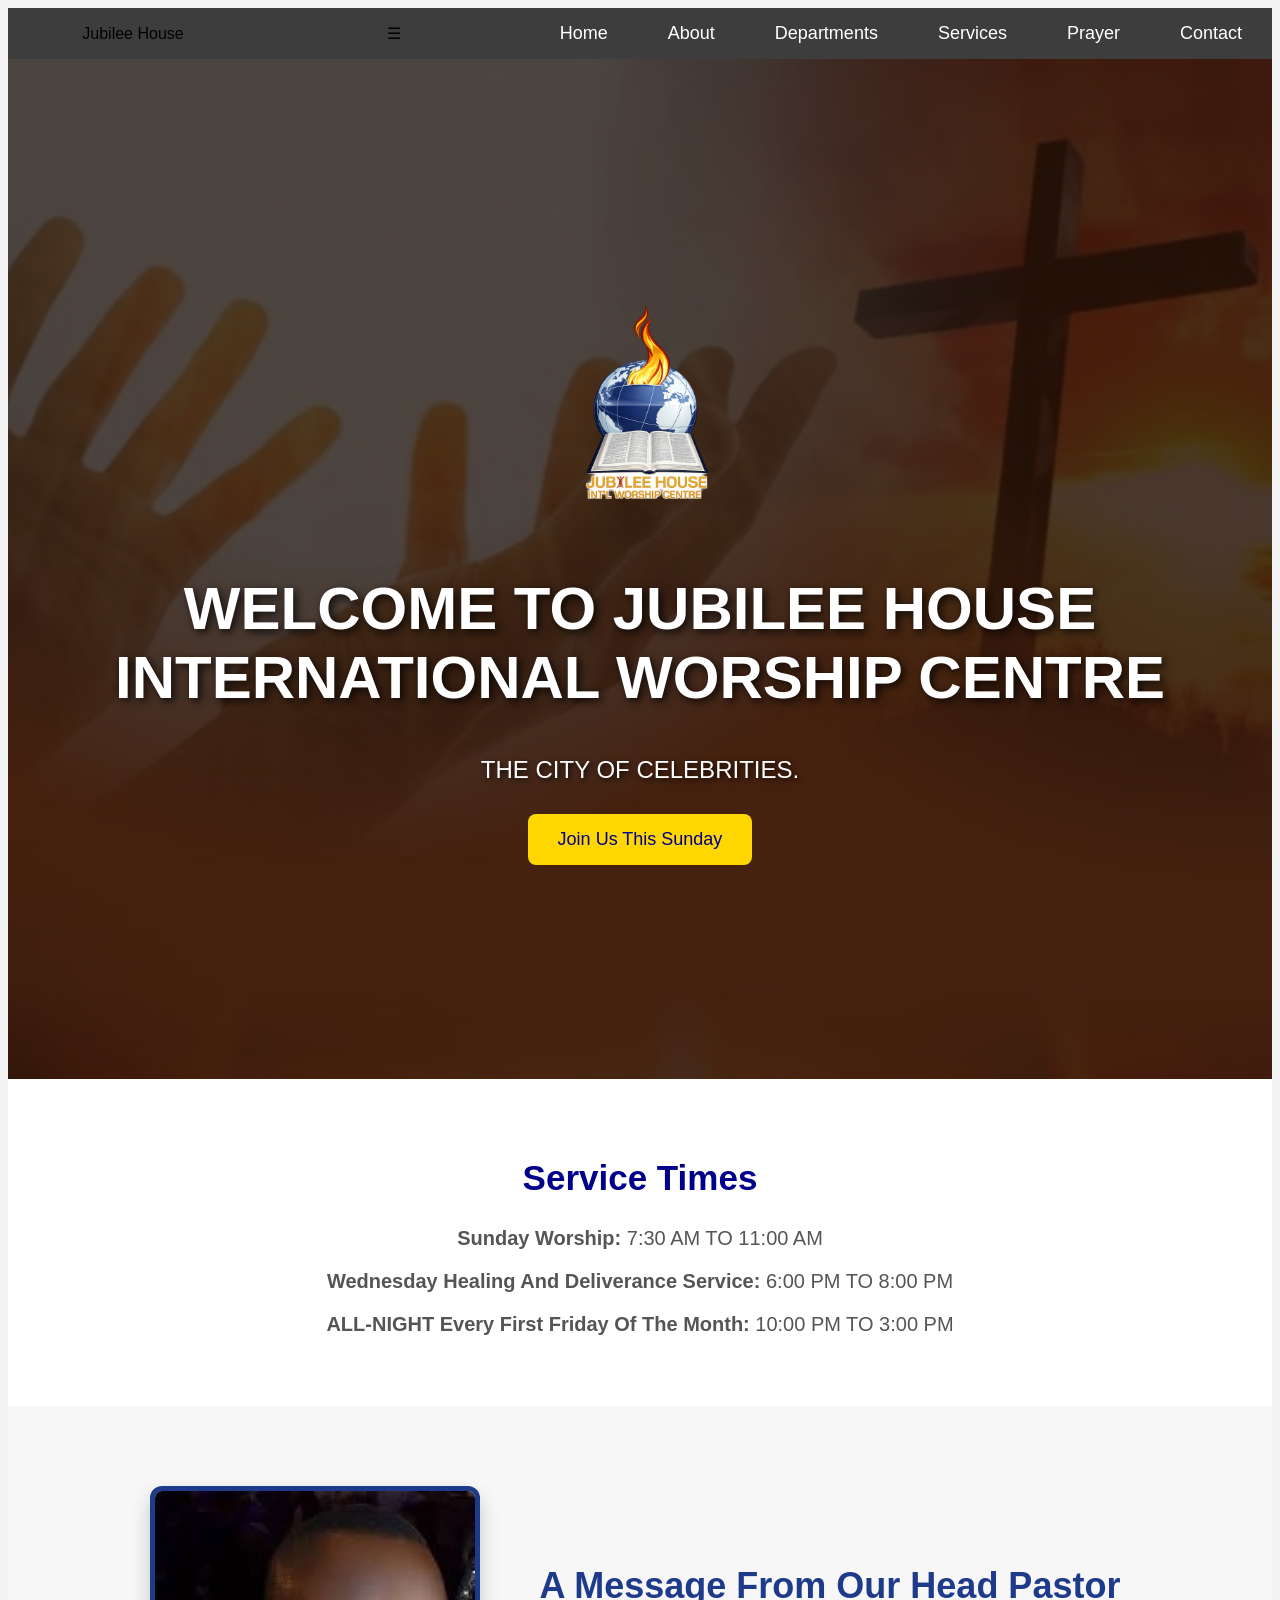
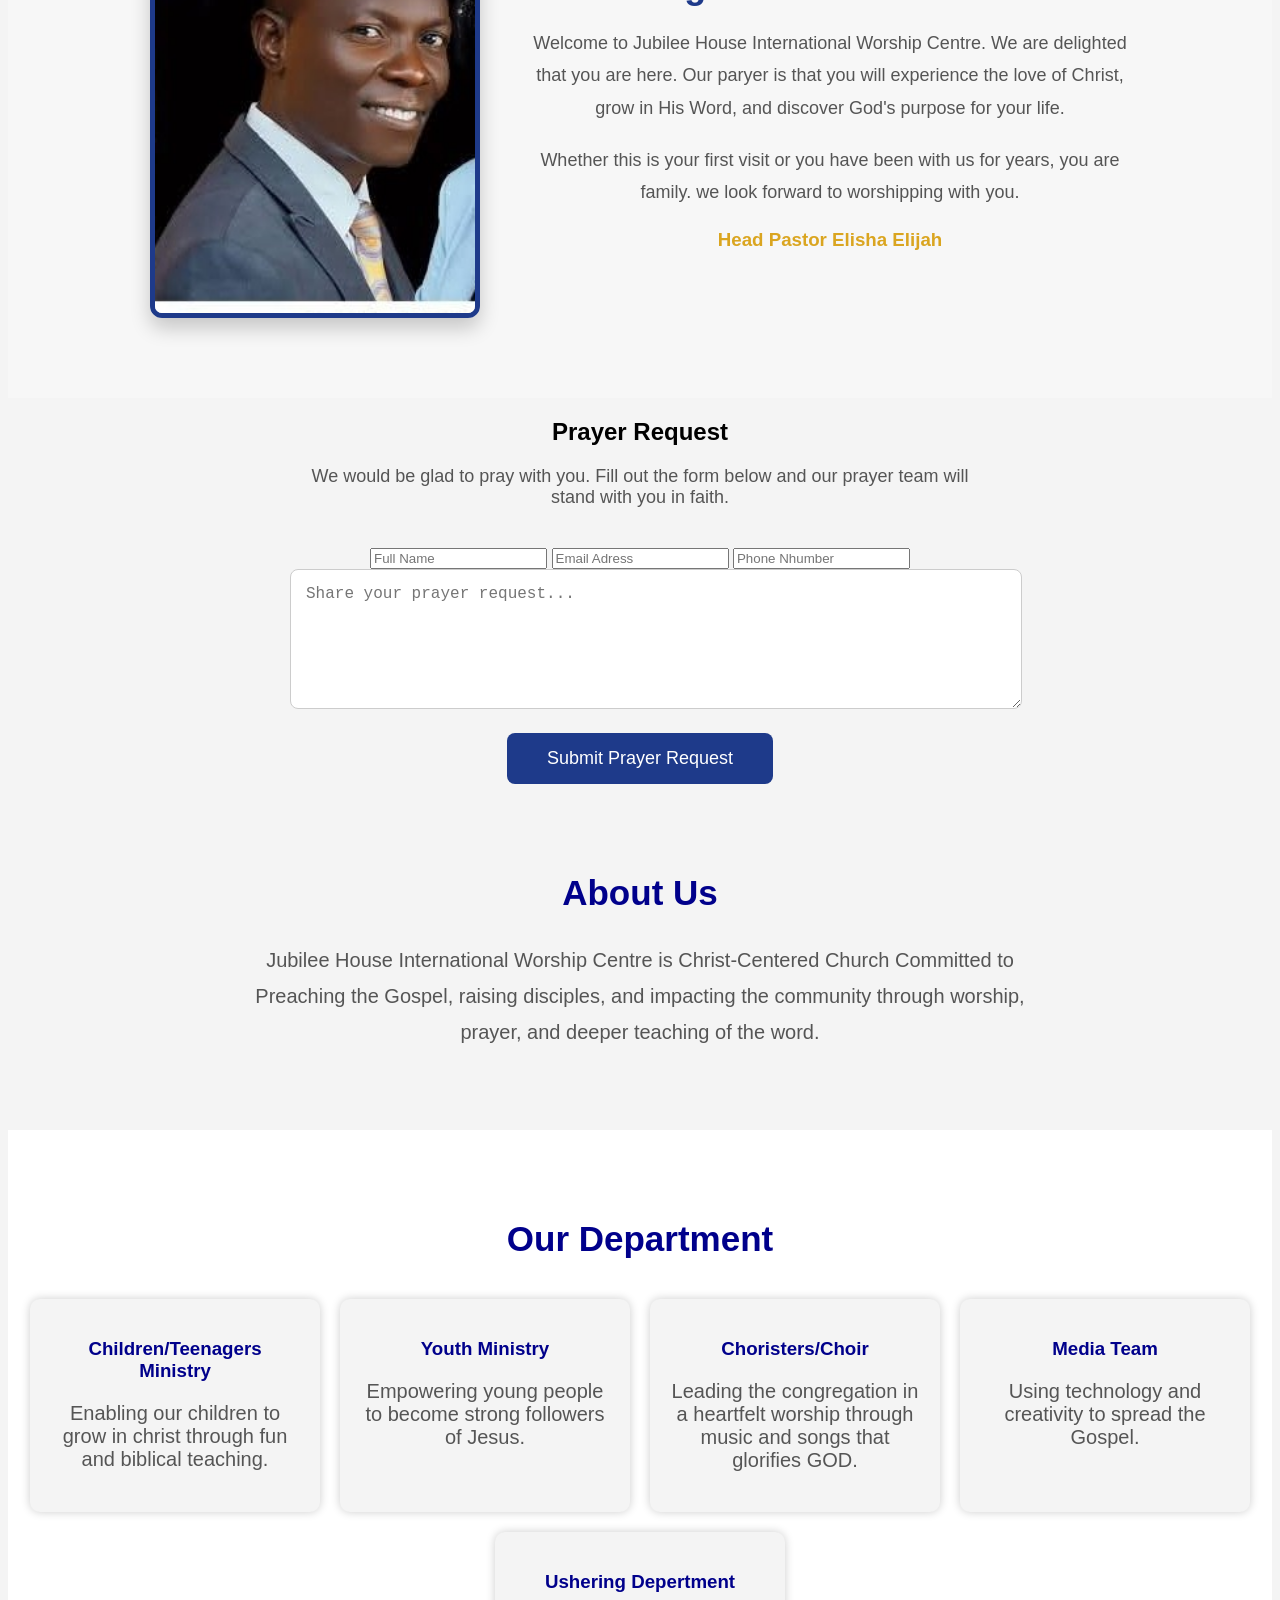
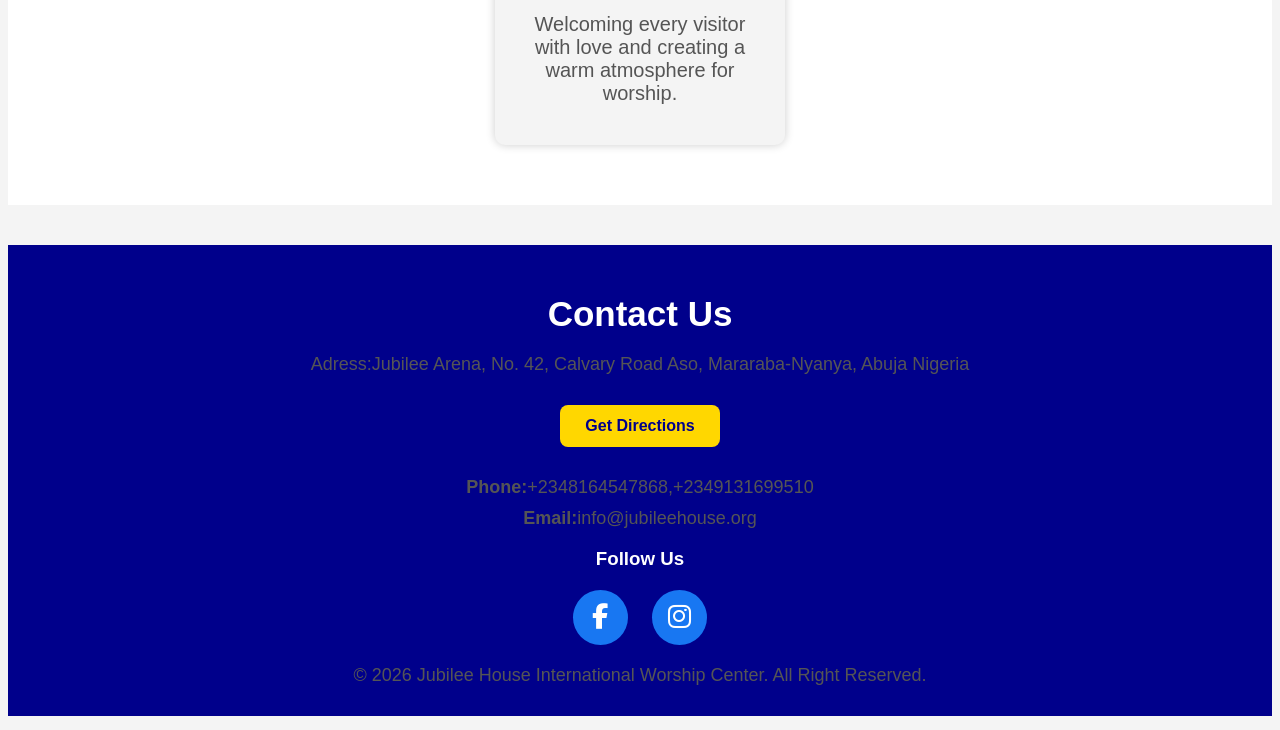
==== index.html @ 19b16226 "rename main file to index.html" ====
<!DOCTYPE html>
<html>
<head>
    <title>JUILEE HOUSE INTERNATIONAL</title>
    <link rel="stylesheet" href="style.css">
    <link rel="stylesheet" href="https://cdnjs.cloudflare.com/ajax/libs/font-awesome/6.7.2/css/all.min.css">
    <meta charset="UTF-8">
    <meta name="viewport" content="width=device-width, initial-scale=1.0">
    
    
</head>
<body> 

    <nav>
        <div class="logo">Jubilee House</div>
        <div class="menu-toggle" id="menu-toggle">
            &#9776;  
        </div>
        <ul id="nav-links">        
            <li><a href="#home">Home</a></li>
            <li><a href="#about">About</a></li>
            <li><a href="#ministries">Departments</a></li>
            <li><a href="#services">Services</a></li>
            <li><a href="#prayer">Prayer</a></li>
            <li><a href="#contact">Contact</a></li>
         </ul>

    </nav>

    <section  id="home" class="hero">
        <img src="logoj.PNG" alt="Jubilee House Logo" class="logo">
        <h1>WELCOME TO JUBILEE HOUSE INTERNATIONAL WORSHIP CENTRE</h1>
        <P>THE CITY OF CELEBRITIES.</P>
        <button>Join Us This Sunday</button>
    </section>

    <section id="services" class="services">
        <h2> Service Times</h2>

        <p><strong> Sunday Worship: </strong>7:30 AM TO 11:00 AM</p>
        <P><strong>Wednesday Healing And Deliverance Service: </strong> 6:00 PM TO 8:00 PM</P>
        <P><strong> ALL-NIGHT Every First Friday Of The Month: </strong>10:00 PM TO 3:00 PM</P>
    </section>

    <section id="pastor" class="pastor">
        <img src="pastor.JPG" alt="Head Pastor"> 

        <div class="pastor-text">
            <h2> A Message From Our Head Pastor</h2>

            <p>Welcome to Jubilee House International Worship Centre.
                We are delighted that you are here. Our paryer is that
                you will experience the love of Christ, grow in His Word,
                and discover God's purpose for your life.
            </p>

            <p>Whether this is your first visit or you have been with us
                for years, you are family. we look forward to worshipping
                with you.
            </p>

            <h3> Head Pastor Elisha Elijah</h3>
        </div>
    </section>

    <section id="prayer"  class="payer">

        <h2>Prayer Request</h2>
        <p class="prayer-intro">
            We would be glad to pray with you. Fill out the form below and our prayer team will stand with you in faith.
        </p>

        <form class="prayer-form">
            <input type="text" placeholder="Full Name" required>
            <input type="email" placeholder="Email Adress" required>
            <input type="tel" placeholder="Phone Nhumber">
            <textarea placeholder="Share your prayer request..." rows="6" required></textarea>
            <button type="submit">Submit Prayer Request</button> 
        </form>
    </section>    
    <section id="about" class="about">
        <h2>About Us</h2>

        <p>
            Jubilee House International Worship Centre is Christ-Centered Church Committed to
            Preaching the Gospel, raising disciples, and impacting the community through 
            worship, prayer, and deeper teaching of the word. 
        </p>
    </section>

    <section id="ministries" class="ministries">
        <h2> Our Department</h2>

        <div class="cards">

            <div class="card">
                <h3>Children/Teenagers Ministry</h3>
                <p>Enabling our children to grow in christ through fun and biblical teaching.</p>
            </div>
            <div class="card">
                <h3>Youth Ministry</h3>
                <p>Empowering young people to become strong followers of Jesus.</p>
            </div>
            <div class="card">
                <h3>Choristers/Choir</h3>
                <P>Leading the congregation in a heartfelt worship through music and songs that glorifies GOD.</P>
            </div>
            <div class="card">
                <h3>Media Team</h3>
                <p>Using technology and creativity to spread the Gospel.</p>
            </div>
            <div class="card">
                <h3>Ushering Depertment</h3>
                <p>Welcoming every visitor with love and creating a warm atmosphere for worship.</p>
            </div>
            
        </div>
    </section>
 <footer id="contact">
    <h2>Contact Us</h2>
    <p><srtong> Adress:</srtong>Jubilee Arena, No. 42, Calvary Road Aso, Mararaba-Nyanya, Abuja Nigeria</p>
    <a href="https://www.google.com/maps/search/?api=1&query=behind+galaxy+school,+calvary+road,+aso,+mararaba,+karu,+nasarawa+state" target="_black" class="map-button">
        Get Directions
    </a>
    <p><strong>Phone:</strong>+2348164547868,+2349131699510</p>
    <p><strong>Email:</strong>info@jubileehouse.org</p>
    <h3>Follow Us</h3>
    <div class="social-icons">
        <a href="https://facebook.com/Jubilee House International Worship Center" target="_blank">
            <i class="fa-brands fa-facebook-f"></i>
        </a>
        <a href="https://instagram.com/your_page" target="_blank">
            <i class="fa-brands fa-instagram"></i>
        </a>
    </div>
    <p>&copy; 2026 Jubilee House International Worship Center. All Right Reserved.</p>
 </footer>
 
 <script>
document.addEventListener("DOMContentLoaded",
function (){
    const menuToggle=
document.getElementById("menu-toggle");
    const navLinks =
document.getElementById("nav-links");

  if (menuToggle && navLinks){
    menuToggle.addEventListener("click",function()
{
    navLinks.classList.toggle("active");
    console.log("Menu toggled.Active class is now:", navLinks.classList.contains("active"));
    });
}else{
 console.error("Menu elements not found!"); 
 }
});

 </script>
</body>
---- style.css ----
html {
    scroll-behavior: smooth;
    
}

body {
    background-color: #f4f4f4;
    font-family: Arial, sans-serif;
    text-align: center;
}

h1 {
    color: darkblue;
    margin-top: 50px;
}

p {
    font-size: 20px;
    color: #555;

} 

nav {
    display:flex;
    justify-content: space-between;
    align-items: center;
    background-color: rgba(0, 0, 0, 0.75);
    backdrop-filter: blur(6px);
    padding: 15px;
    position: sticky;
    top: 0;
    z-index: 1000;
}

nav a {
    color: white;
    text-decoration: none;
    margin: 15px;
    font-size: 18px;
}

nav a:hover {
    color: gold;
}

nav ul {
    display: flex;
    list-style: none;
    gap: 30px;
    margin: 0;
    padding: 0;
}

.hero {
    position: relative;
    overflow: hidden;
    background: linear-gradient(rgba(0, 0, 0, 0.45), rgba(0, 0, 0, 0.45)),
                url("hero1.jpg");
    background-size: cover;
    background-position: center;
    background-repeat: no-repeat;
    min-height: 100vh;

    color:white;
    padding: 60px 20px;
    text-align: center;
    display: flex;
    flex-direction: column;
    align-items: center;
    justify-content: center;
}

.hero::before{
    content: "";
    position: absolute;
    top: 0;
    left: 0;
    width: 100%;
    height: 100%;
    background: rgba(0, 0, 0, 0.45)

}

.hero img,
.hero h1,
.hero p,
.hero button{
    position: relative;
    z-index: 1;
}

.hero h1 {
    font-size: 60px;
    font-weight: bold;
    text-transform: uppercase;
    color: white;
    margin-top: 10px;  /* reduce this value */
    margin-bottom: 20px;
    text-shadow: 3px 3px 8px rgba(0,0,0,0.8);
}

.hero p {
    font-size: 24px;
    color:white;
    margin-bottom: 30px;
    text-shadow: 2px 2px 5px rgba(0,0,0,0.8);
}

.hero img {
    animation: float 3s ease-in-out infinite;
    width: 180px;
    margin-bottom: 20px;
}

@keyframes float {
    0% {transform: translateY(0);}
    50% {transform: translateY(-10px);}
    100% {transform: translateY(0);}
}

.hero button:hover {
    background:gold;
    color:#0b1f66;
    border: none;
    padding: 15px 35px;
    font-size: 20px;
    border-radius: 30px;
    cursor: pointer;
    transition: 0.3s;
    box-shadow: 0 0 20px gold;
}

.hero button:hover {
    background:white;
    color:#0b1f66;
    transform: scale(1.05);
}

.services {
    padding: 50px;
    text-align: center;
    background-color:white;
}

.services h2 {
    color:darkblue;
    font-size: 35px;
}

.services p {
    font-size: 20px;
}

.about {
    padding: 60px 20px;
    background-color:#f4f4f4;
    text-align: center;
}


.about h2 {
    font-size: 35px;
    color: darkblue;
}


.about p {
    max-width: 800px;
    margin: 20px auto;
    font-size: 20px;
    line-height: 1.8;
}

.ministries {
    background-color: #ffffff;
    padding: 60px 20px;
    text-align: center;
}

.ministries h2 {
    color:darkblue;
    font-size: 35px;
}

.cards {
    display: flex;
    justify-content: center;
    gap: 20px;
    flex-wrap: wrap;
    margin-top: 40px;
}

.card {
    background-color:#f4f4f4;
    width: 250px;
    padding: 20px;
    border-radius: 10px;
    box-shadow: 0 0 10px rgba(0,0,0,0.2);
}

.card h3 {
    color: darkblue;
}

footer {
    background-color:darkblue;
    color:white;
    text-align: center;
    padding: 20px;
    margin-top: 40px
}

footer h2 {
    font-size: 35px;
    margin-bottom: 20px;
}

footer p {
    font-size: 18px;
    margin: 10px
}
button {
    background-color:gold;
    color:darkblue;
    border: none;
    padding: 15px 30px;
    font-size: 18px;
    border-radius: 8px;
    cursor: pointer;
    transition: 0.3s;
}

button:hover {
    background-color: orange;
}

.social-icons {
    margin: 20px 0;

}

.social-icons a {
    display: inline-block;
    width: 55px;
    height: 55px;
    line-height: 55px;
    margin: 0 10px;
    border-radius: 50%;
    background-color:#1877f2; /* facebook blue */
    color:white;
    font-size: 26px;
    text-align: center;
    text-decoration: none;
    transition: 0.3s;
}

.social-icons a:hover {
    background-color:#145dbf;
    color:black;
    transform: scale(1.1);
}

.map-button {
    display: inline-block;
    margin: 20px 0;
    padding: 12px 25px;
    background-color: gold;
    color:darkblue;
    text-decoration: none;
    font-weight: bold;
    border-radius: 8px;
    transition: 0.3s;
}

.map-button:hover {
    background-color:orange;
    transform: scale(1.05);
}

.logo {
    max-width: 220px;
    width: 100%;            /* make the logo bigger */
    height: auto;
    display: block;
    margin-bottom: 0 auto 25px;  
}
.pastor {
    display: flex;
    align-items: center;
    justify-content: center;
    gap: 50px;
    padding: 80px 10%;
    background: #f7f7f7;
}

.pastor img {
    width: 320px;
    border-radius: 12px;
    border: 5px solid #1e3a8a;
    box-shadow: 0 10px 20px rgba(0,0,0,0.2);
}

.pastor-text{
    max-width: 600px;
}

.pastor-text h2{
    font-size: 36px;
    color: #1e3a8a;
    margin-bottom: 20px;
}
 
.pastor-text p{
    font-size: 18px;
    line-height: 1.8;
    margin-bottom: 20px;
}

.pastor-text h3{
    color:goldenrod;
}

.prayer {
    padding:80px 10%;
    background:#f5f7fb;
    text-align: center;

}

.prayer h2 {
    color:#1e3a8a;
    font-size: 40px;
    margin-bottom: 15px;

}

.prayer-intro {
    max-width: 700px;
    margin: 0 auto 40px;
    font-size: 18px;
    color:#555;
}

.prayer-form {
    max-width:700px;
    margin: auto;
}

.payer-form input,
.prayer-form textarea{
    width: 100%;
    padding: 15px;
    margin-bottom: 20px;
    border: 1px solid #ccc;
    border-radius: 8px;
    font-size: 16px;
}

.prayer-form input:focus,
.prayer-form textarea:focus{
    border-color:gold;
    outline:none;
}

.prayer-form button{
    background: #1e3a8a;
    color:white;
    border:none;
    padding: 15px 40px;
    font-size: 18px;
    border-radius: 8px;
    cursor:pointer;
    transition:0.3s;
}

.prayer-form button:hover{
    background:gold;
    color:#1e3a8a;
}

/* Mobile Responsive Design */
@media (max-width: 768px) {
    nav {
        flex-direction:column;
        padding: 15px;
    }

    nav ul {
        flex-direction:column;
        gap: 15px;
        text-align: center;
        margin-top: 15px;
    }

    .hero {
        padding: 80px 20px;
    }

    .hero img {
        width: 130px;
    }

    .hero h1 {
        font-size: 34px;
    }

    .hero p {
        font-size: 18px;
    }

    .pastor {
        flex-direction: column;
        text-align: center;
    }

    .pastor img {
        width: 220px;
    }

    .footer-container {
        flex-direction: column;
        text-align: center;
    }

    .prayer-form {
        width: 100%;
    }


    img {
    max-width: 100%;
    height: auto;
    }    
    .menu-toggle {
        display:none;
        display:block;
        font-size: 30px;
        cursor:pointer;
        color:white;
    }

    nav {
        flex-wrap: wrap;
    }

    #nav-links {
        display:none;
        width: 100%;
        flex-direction: column;
        text-align: center;
        margin-top: 15px;
    }

    #nav-links.active {
        display:flex;
    }    
}
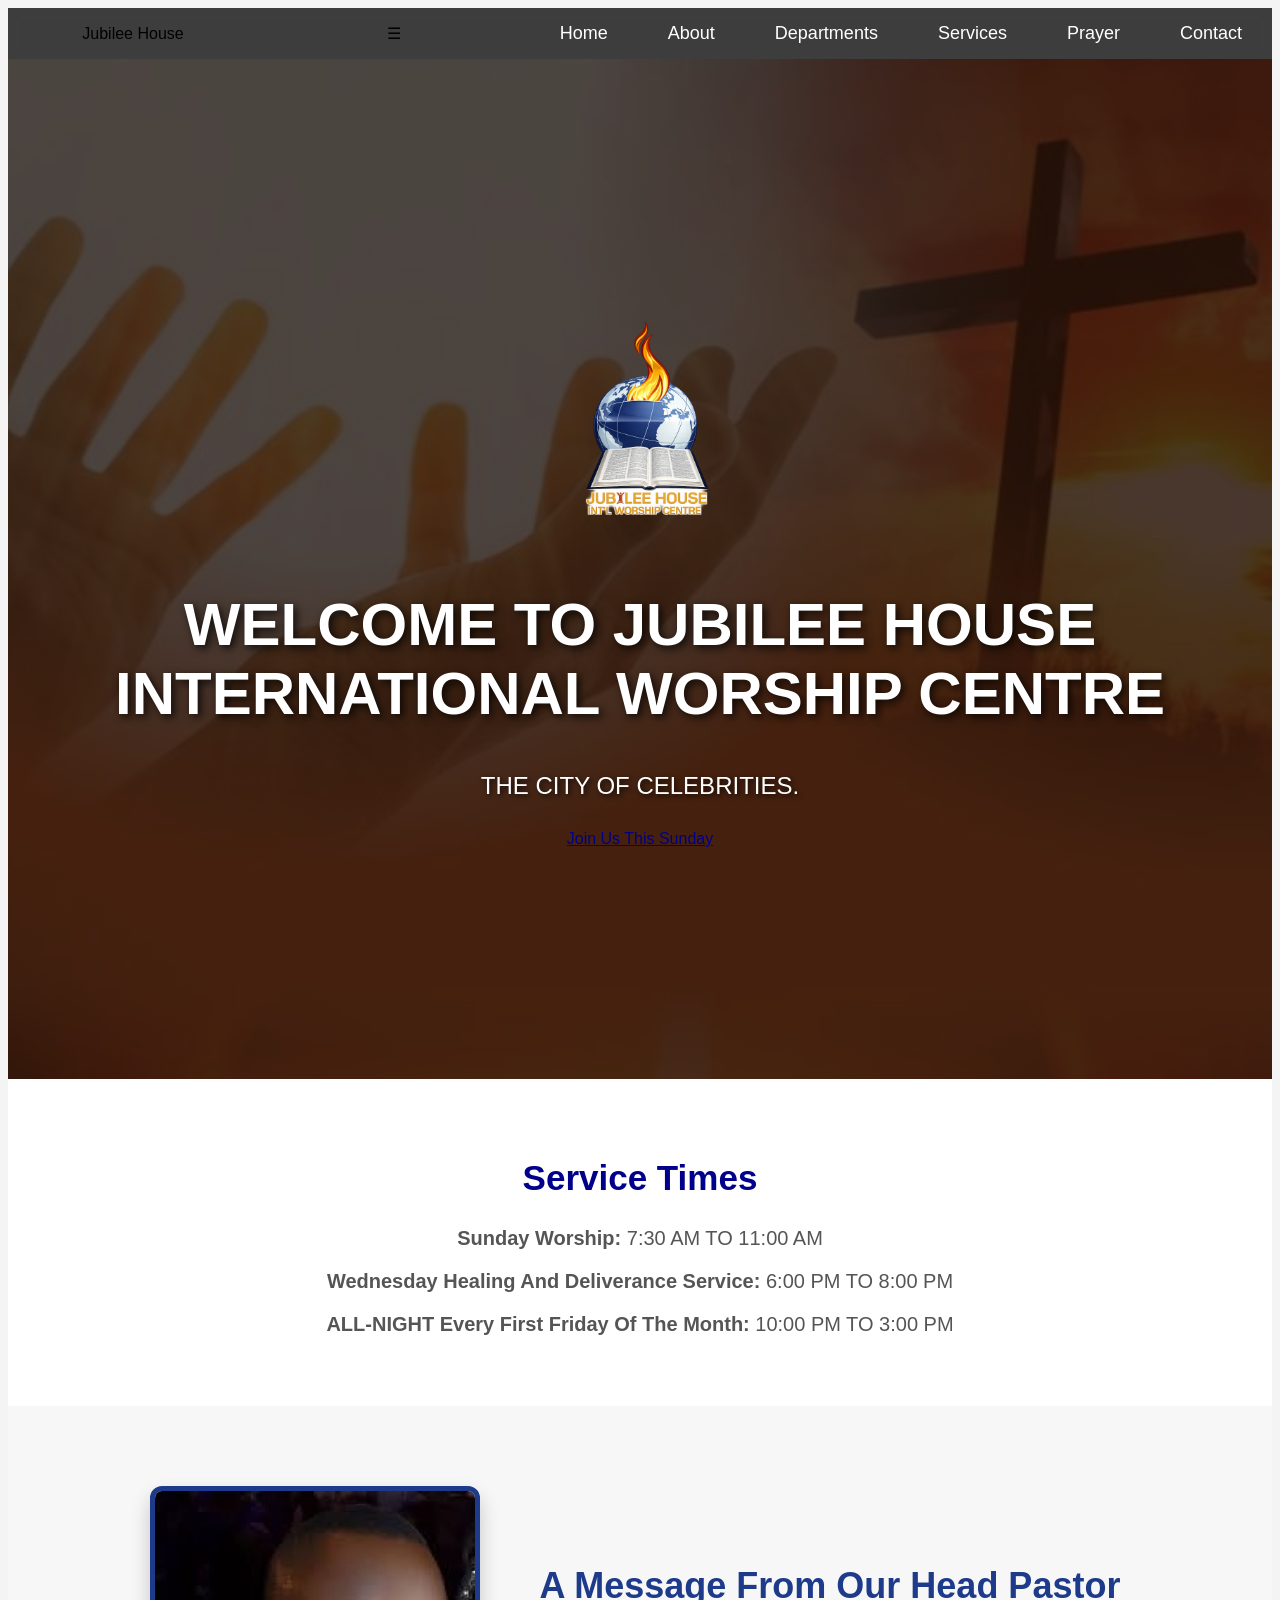
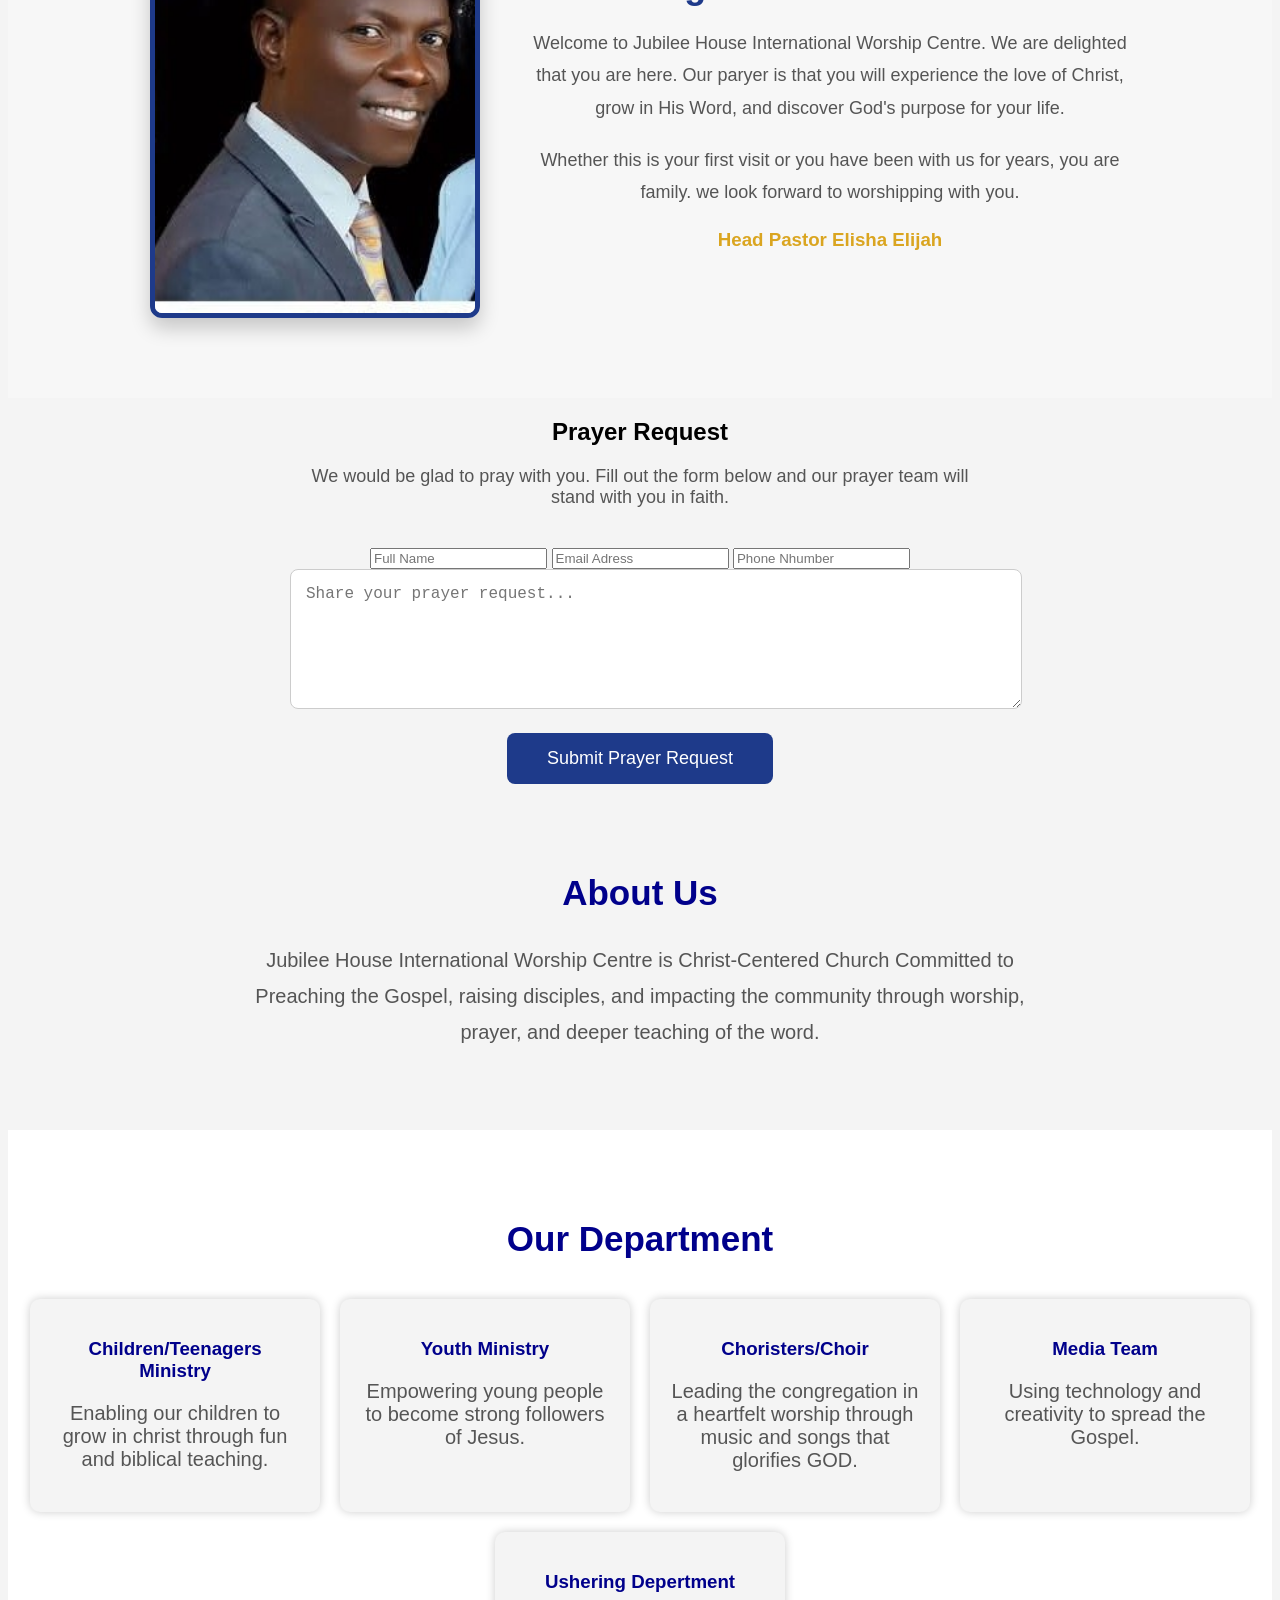
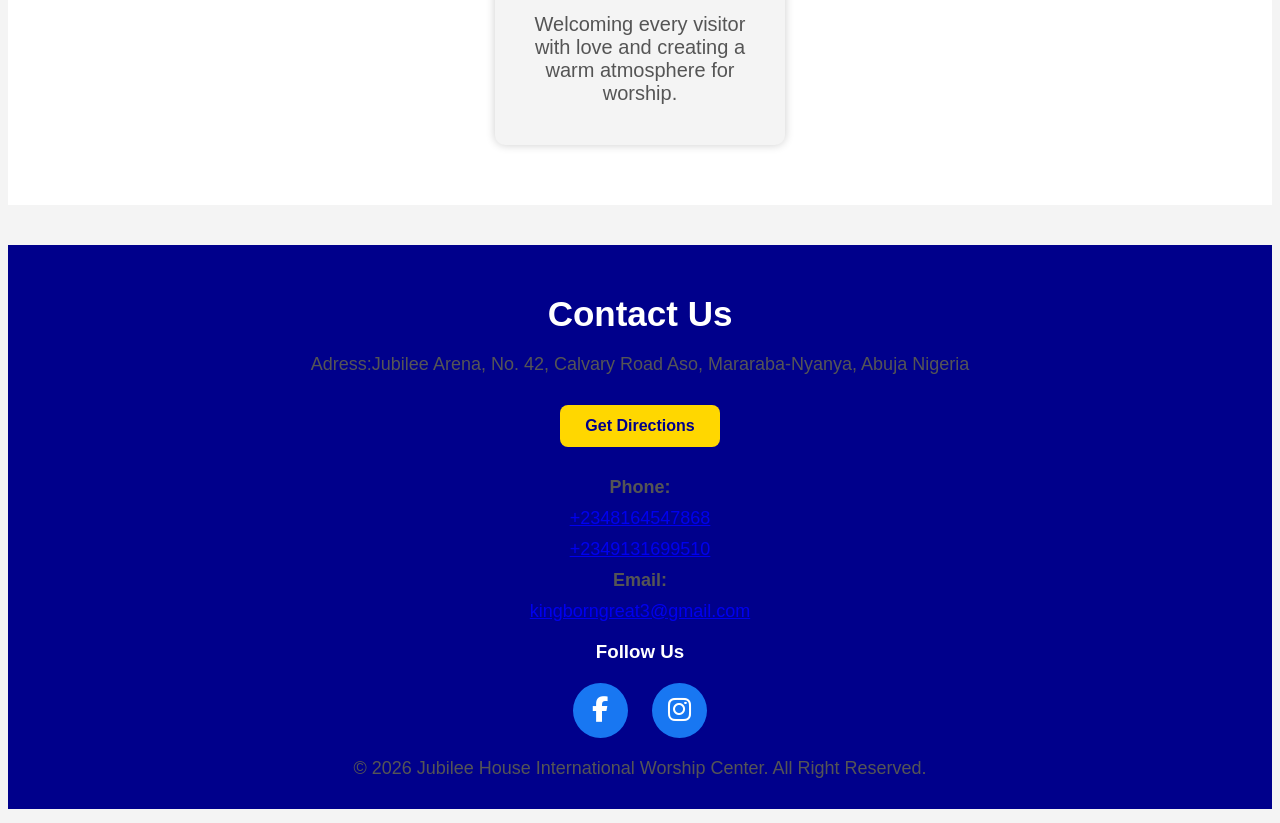
==== commit 2b9a8406: "Update index.html" ====
--- a/index.html
+++ b/index.html
@@ -31,7 +31,12 @@
         <img src="logoj.PNG" alt="Jubilee House Logo" class="logo">
         <h1>WELCOME TO JUBILEE HOUSE INTERNATIONAL WORSHIP CENTRE</h1>
         <P>THE CITY OF CELEBRITIES.</P>
-        <button>Join Us This Sunday</button>
+        <a href="https://www.google.com/maps/search/?api=1&query=behind+galaxy+school,+calvary+road,+aso,+mararaba,+karu,+nasarawa+state"
+           target="_blank" 
+           class="hero-btn"
+           rel="noopener norereferrer">
+           Join Us This Sunday
+        </a>
     </section>
 
     <section id="services" class="services">
@@ -75,7 +80,9 @@
             <input type="email" placeholder="Email Adress" required>
             <input type="tel" placeholder="Phone Nhumber">
             <textarea placeholder="Share your prayer request..." rows="6" required></textarea>
-            <button type="submit">Submit Prayer Request</button> 
+            <button onclick="window.location.href='mailto:kingborngreat3@gmail.com?subject=Prayer%20Request'">
+                Submit Prayer Request
+            </button> 
         </form>
     </section>    
     <section id="about" class="about">
@@ -122,11 +129,20 @@
     <a href="https://www.google.com/maps/search/?api=1&query=behind+galaxy+school,+calvary+road,+aso,+mararaba,+karu,+nasarawa+state" target="_black" class="map-button">
         Get Directions
     </a>
-    <p><strong>Phone:</strong>+2348164547868,+2349131699510</p>
-    <p><strong>Email:</strong>info@jubileehouse.org</p>
+    <p><strong>Phone:</strong></p>
+    <p>
+        <a href="tel:+2348164547868">+2348164547868</a>
+    </p>
+    <p>
+        <a href="tel:+2349131699510">+2349131699510</a>
+    </p>
+    <p><strong>Email:</strong></p>
+    <p>
+        <a href="mailto:kingborngreat3@gmail.com">kingborngreat3@gmail.com</a>
+    </p>
     <h3>Follow Us</h3>
     <div class="social-icons">
-        <a href="https://facebook.com/Jubilee House International Worship Center" target="_blank">
+        <a href="https://facebook.com/elisha.elijah.262653" target="_blank">
             <i class="fa-brands fa-facebook-f"></i>
         </a>
         <a href="https://instagram.com/your_page" target="_blank">
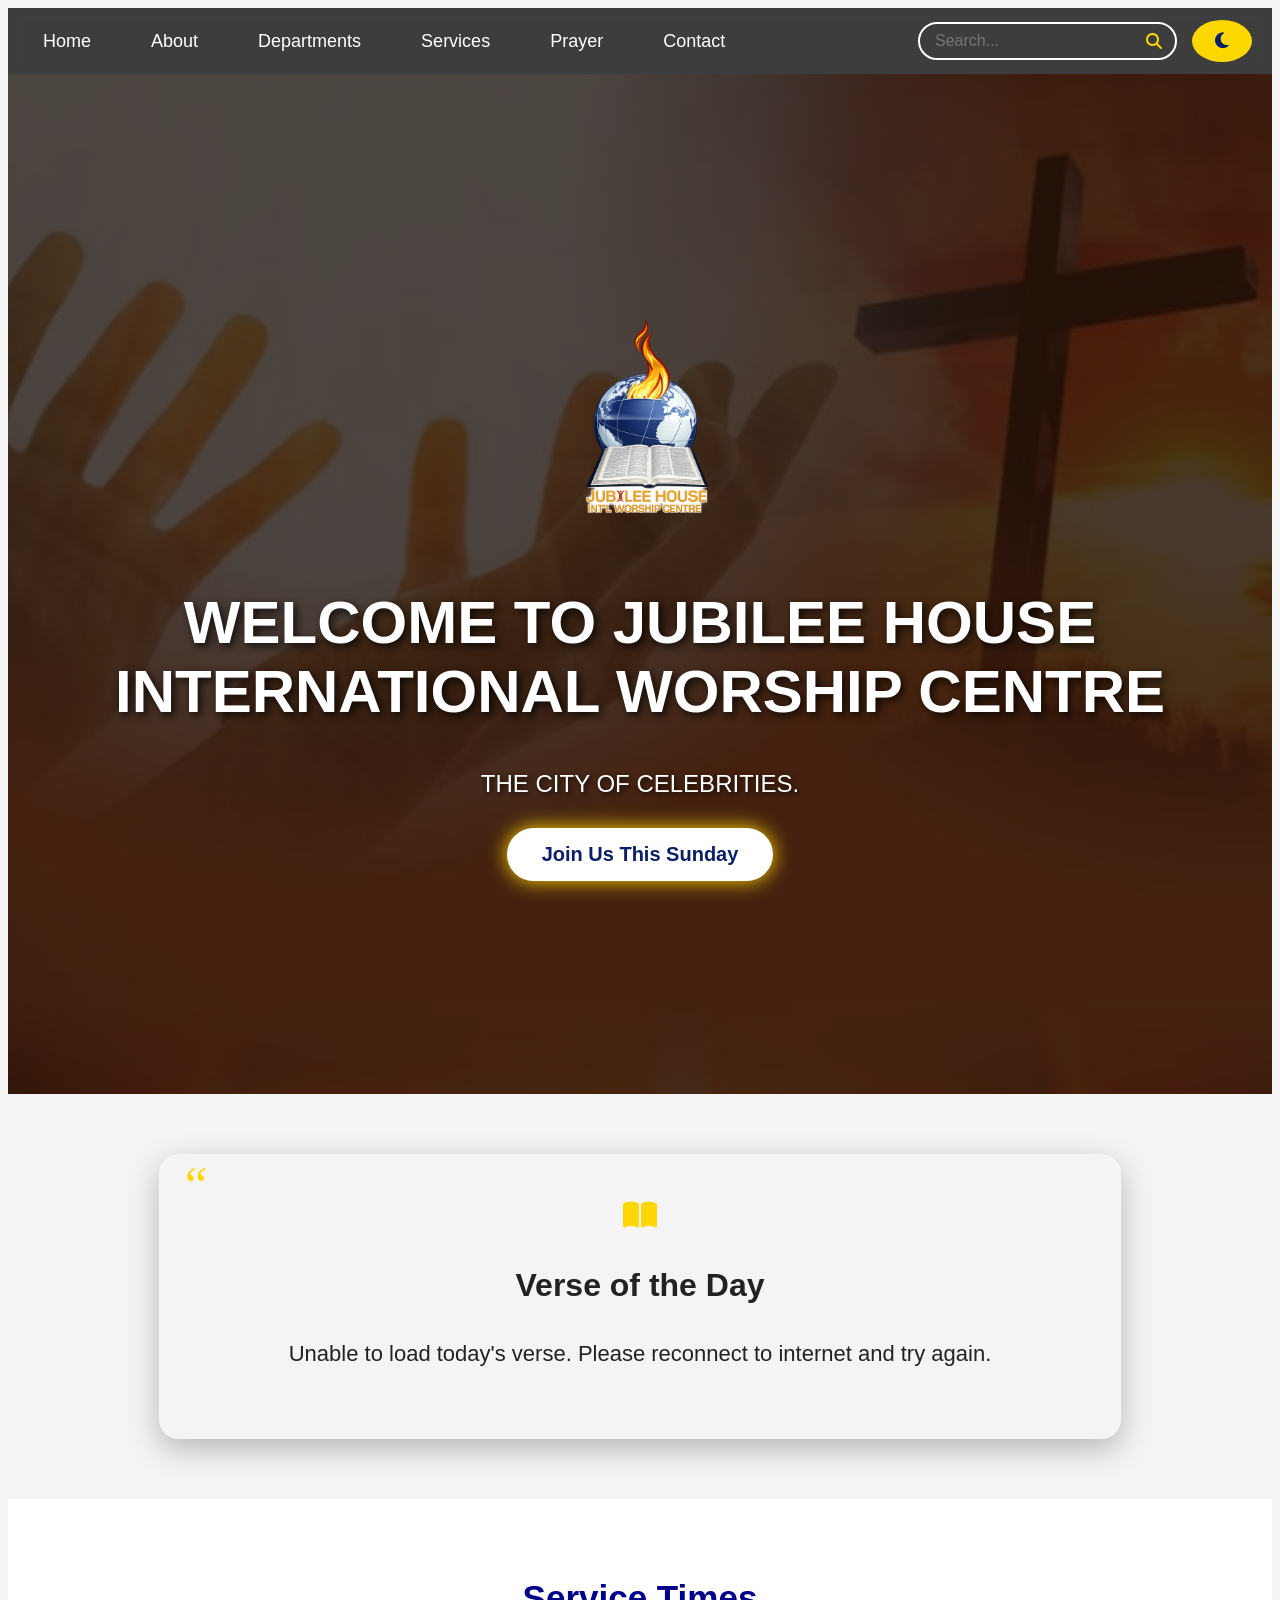
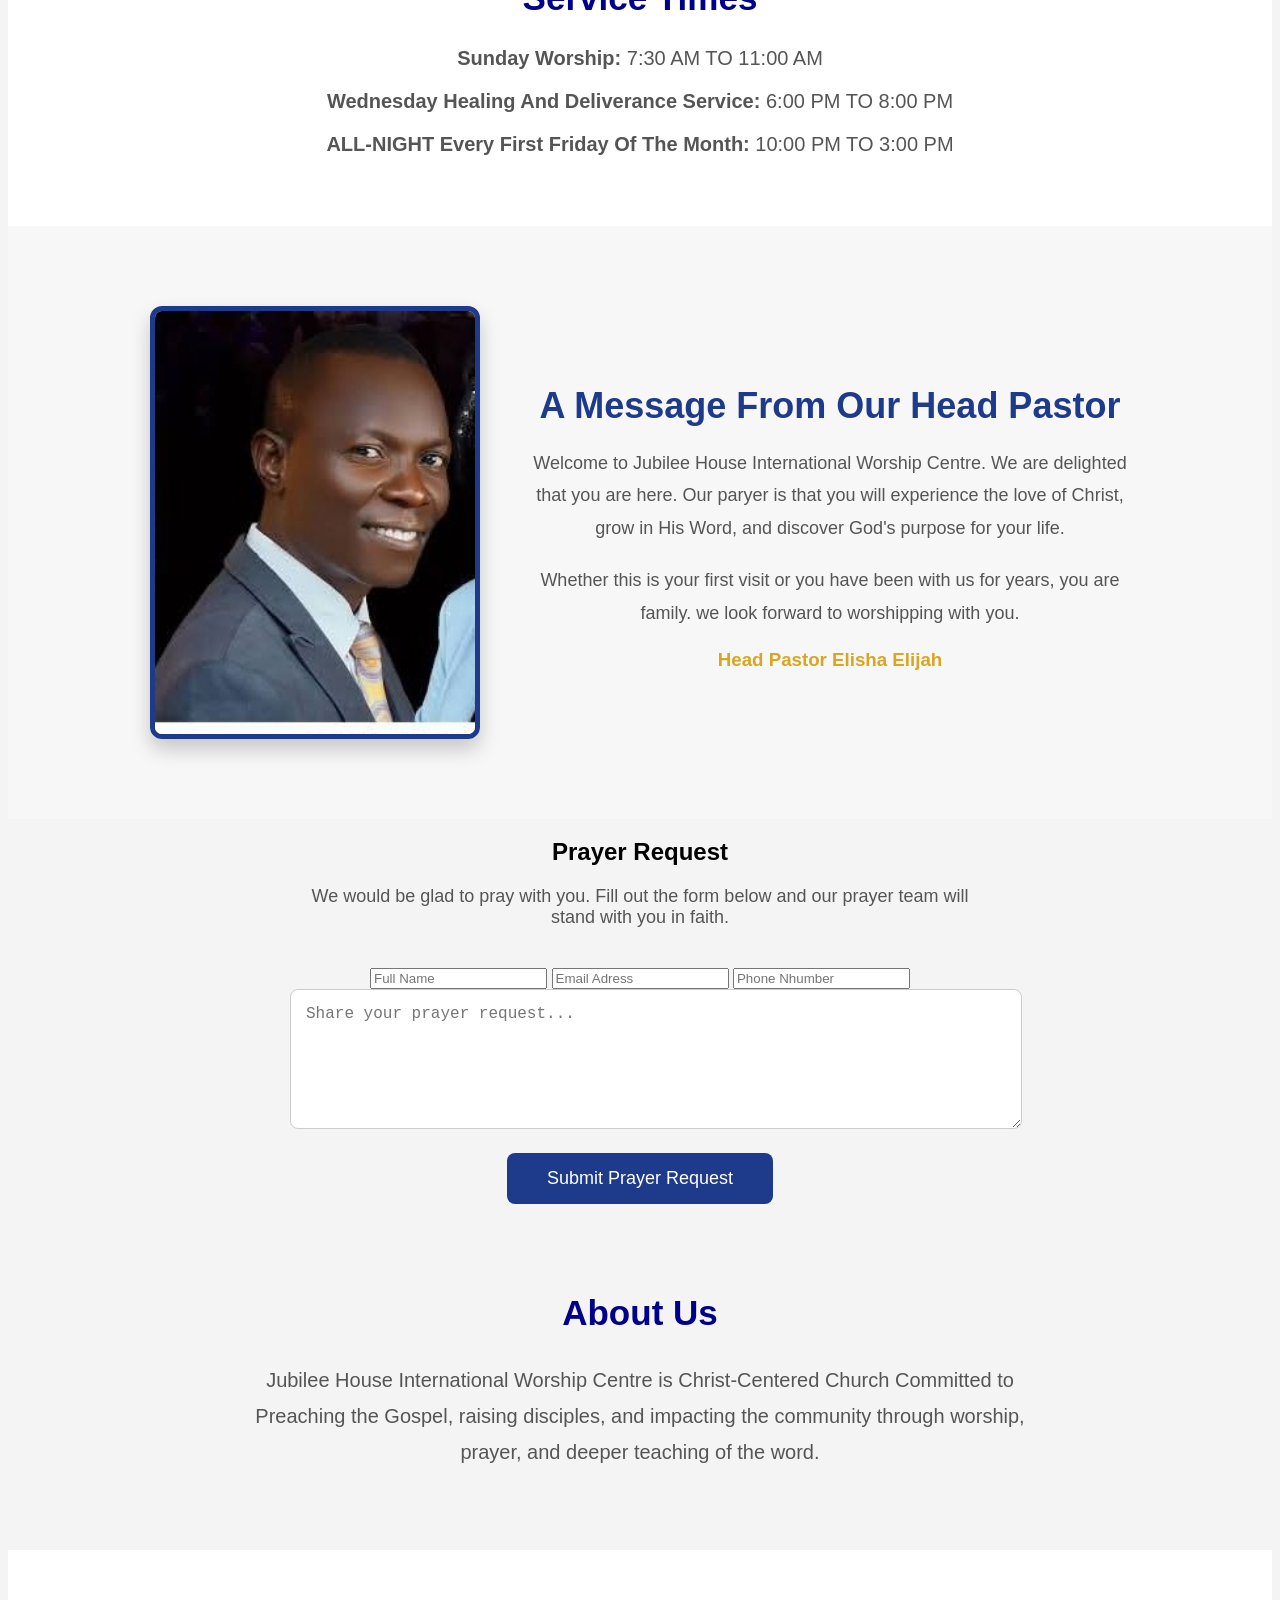
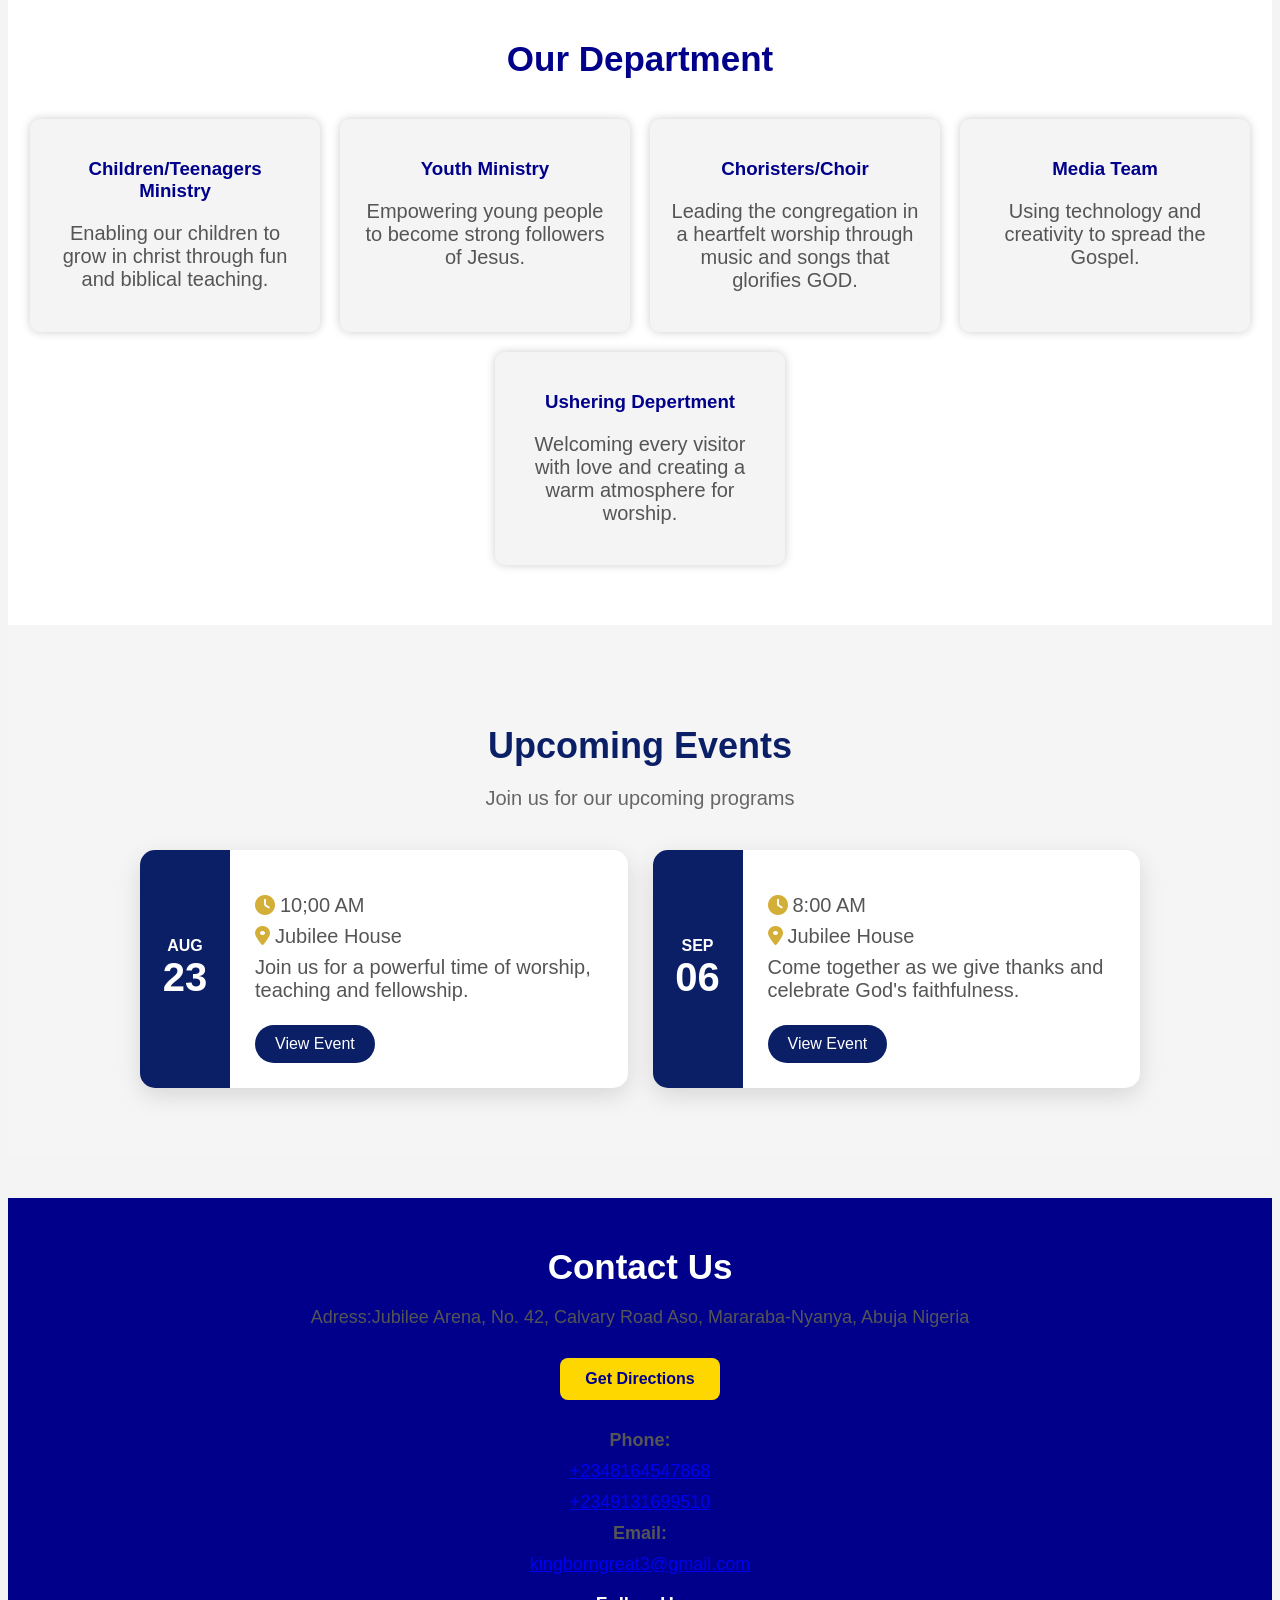
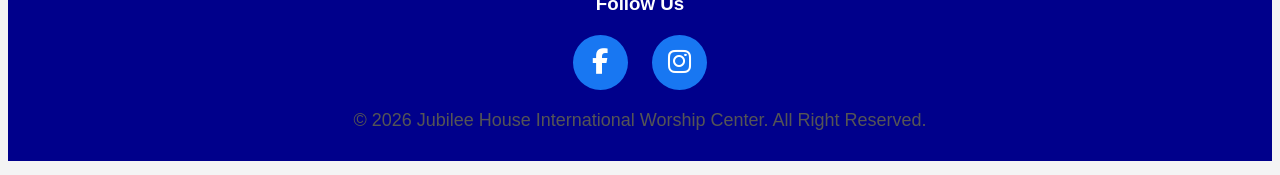
==== commit ff8c95d2: "Update index.html" ====
--- a/index.html
+++ b/index.html
@@ -12,10 +12,9 @@
 <body> 
 
     <nav>
-        <div class="logo">Jubilee House</div>
-        <div class="menu-toggle" id="menu-toggle">
-            &#9776;  
-        </div>
+
+        <div class="menu-toggle" id="menu-toggle">&#9776;</div>
+
         <ul id="nav-links">        
             <li><a href="#home">Home</a></li>
             <li><a href="#about">About</a></li>
@@ -23,8 +22,17 @@
             <li><a href="#services">Services</a></li>
             <li><a href="#prayer">Prayer</a></li>
             <li><a href="#contact">Contact</a></li>
-         </ul>
-
+        </ul>
+
+        <div class="header-right">
+            <div class="search-box">
+                <input type="text" id="searchInput" placeholder="Search...">
+                <i class="fas fa-search"></i>
+            </div>
+            <button id="darkModeToggle">
+                <i class="fas fa-moon"></i>
+            </button>
+        </div>
     </nav>
 
     <section  id="home" class="hero">
@@ -37,6 +45,16 @@
            rel="noopener norereferrer">
            Join Us This Sunday
         </a>
+    </section>
+
+    <section class="daily-verse">
+        <div class="verse-container">
+            <i class="fas fa-book-open"></i>
+            <h2>Verse of the Day</h2>
+
+            <p id="dailyVerse">Loading todays verse...</p>
+            <h3 id="verseReference"></h3>
+        </div>
     </section>
 
     <section id="services" class="services">
@@ -119,6 +137,48 @@
             <div class="card">
                 <h3>Ushering Depertment</h3>
                 <p>Welcoming every visitor with love and creating a warm atmosphere for worship.</p>
+            </div>
+            
+        </div>
+    </section>
+
+    <section id="events" class="event-section">
+        <h2>Upcoming Events</h2>
+        <p class="section-subtitle">Join us for our upcoming programs</p>
+
+        <div class="event-container">
+
+            <div class="event-card">
+                <div class="event-date">
+                    <span class="month">AUG</span>
+                    <span class="day">23</span>
+                </div>
+
+                <div class="event-info">
+                    <h3 Church Convention></h3>
+                    <p><i class="fas fa-clock"></i>10;00 AM</p>
+                    <P><i class="fas fa-location-dot"></i>Jubilee House</P>
+                    <p>Join us for a powerful time of worship, teaching and fellowship.</p>
+
+                    <a href="#" class="event-button">View Event</a>
+                </div>
+            </div>
+        
+
+            <div class="event-card">
+                <div clasS="event-date">
+                    <span class="month">SEP</span>
+                    <span class="day">06</span>
+                </div>
+
+                <div class="event-info">
+                    <h3 Thanksgiving Service></h3>
+                    <p><i class="fas fa-clock"></i>8:00 AM</p>
+                    <p><i class="fas fa-location-dot"></i>Jubilee House</p>
+                    <p>Come together as we give thanks and celebrate God's faithfulness.</p>
+
+                    <a href="#" class="event-button">View Event</a>
+                </div>
             </div>
             
         </div>
@@ -153,23 +213,87 @@
  </footer>
  
  <script>
-document.addEventListener("DOMContentLoaded",
-function (){
-    const menuToggle=
-document.getElementById("menu-toggle");
-    const navLinks =
-document.getElementById("nav-links");
-
-  if (menuToggle && navLinks){
-    menuToggle.addEventListener("click",function()
-{
+
+const menuToggle = document.getElementById("menu-toggle");
+const navLinks = document.getElementById("nav-links");
+
+if (menuToggle && navLinks) {
+  menuToggle.addEventListener("click", () => {
     navLinks.classList.toggle("active");
-    console.log("Menu toggled.Active class is now:", navLinks.classList.contains("active"));
+  });
+}    
+
+const darkModeToggle = document.getElementById("darkModeToggle");
+const icon = darkModeToggle.querySelector("i");
+
+// Load saved theme
+if (localStorage.getItem("theme") === "dark") {
+    document.body.classList.add("dark-mode");
+    icon.classList.replace("fa-moon", "fa-sun");
+}
+
+// Toggle theme
+darkModeToggle.addEventListener("click", () => {
+    icon.style.transform = "rotate(360deg)";
+    setTimeout(() => {
+        icon.style.transform = "rotate(0deg)";
+    }, 400);
+
+    document.body.classList.toggle("dark-mode");
+
+    if (document.body.classList.contains("dark-mode")) {
+        localStorage.setItem("theme", "dark");
+        icon.classList.replace("fa-moon", "fa-sun");
+    } else{
+        localStorage.setItem("theme", "light");
+        icon.classList.replace("fa-sun", "fa-moon");
+        }
+});
+
+const searchInput = document.getElementById("searchInput");
+
+searchInput.addEventListener("keyup", function () {
+    const search = this.value.toLowerCase();
+
+    document.querySelectorAll("section").forEach(section => {
+        const text = section.innerText.toLowerCase();
+
+        if (text.includes(search)) {
+            section.style.display = "";
+        } else {
+            section.style.display = "none";
+        }
     });
-}else{
- console.error("Menu elements not found!"); 
- }
 });
+
+async function loadDailyVerse() {
+    try {
+        const response = await fetch(
+            "https://labs.bible.org/api/?passage=votd&type=json&formatting=plain"
+        );
+    
+        if (!response.ok) {
+            throw new Error("failed to load Bible verse");
+        }
+        const data = await response.json();
+        
+        document.getElementById("dailyVerse").textContent =
+            `"${data[0].text}"`;
+
+        document.getElementById("verseReference").textContent =
+            data[0].bookname + " " + data[0].chapter + ":" + data[0].verse;
+
+    } catch (error) {
+        console.error("Verse error:);", error);
+
+        document.getElementById("dailyVerse").textContent =
+            "Unable to load today's verse. Please reconnect to internet and try again.";
+
+        document.getElementById("verseReference").textContent = "";
+    }
+}
+
+loadDailyVerse();
 
  </script>
 </body> 
--- a/style.css
+++ b/style.css
@@ -7,6 +7,14 @@
     background-color: #f4f4f4;
     font-family: Arial, sans-serif;
     text-align: center;
+}
+
+* {
+    transition: 
+        background-color 0.4s ease,
+        color 0.4s ease,
+        border-color 0.4s ease,
+        box-shadow 0.4s ease;
 }
 
 h1 {
@@ -68,6 +76,8 @@
     flex-direction: column;
     align-items: center;
     justify-content: center;
+    transition: background-image 0.6s ease,
+                background-color 0.6s ease;
 }
 
 .hero::before{
@@ -84,7 +94,7 @@
 .hero img,
 .hero h1,
 .hero p,
-.hero button{
+.hero .hero-btn {
     position: relative;
     z-index: 1;
 }
@@ -118,21 +128,25 @@
     100% {transform: translateY(0);}
 }
 
-.hero button:hover {
-    background:gold;
+.hero-btn {
+    display: inline-block;
+    background:white;
     color:#0b1f66;
-    border: none;
     padding: 15px 35px;
     font-size: 20px;
+    font-weight: bold;
     border-radius: 30px;
     cursor: pointer;
     transition: 0.3s;
+    text-decoration: none;
     box-shadow: 0 0 20px gold;
-}
-
-.hero button:hover {
-    background:white;
+    
+}
+
+.hero-btn:hover {
+    background:gold;
     color:#0b1f66;
+    box-shadow: 0 0 20px gold;
     transform: scale(1.05);
 }
 
@@ -378,11 +392,260 @@
     color:#1e3a8a;
 }
 
-/* Mobile Responsive Design */
-@media (max-width: 768px) {
+body.dark-mode {
+    background:#121221;
+    color:#ffffff;
+    transition: 0.3s;
+}
+
+body.dark-mode section {
+    background:#1e1e1e;
+    color:white;
+}
+
+body.dark-mode nav {
+    background:#0b0b0b;
+}
+
+body.dark-mode footer {
+    background: #000;
+}
+
+body.dark-mode .card,
+body.dark-mode .ministry-card {
+    background:#2b2b2b;
+    color:white;
+}
+
+body.dark-mode .hero {
+    background:
+        linear-gradient(rgba(0,0,0,.75), rgba(0,0,0,.75)),
+        url("download\ \(12\).jpg");
+    
+    background-size:cover;
+    background-position: center;
+}
+
+#darkModeToggle {
+    width: 45px;
+    height: 45px;
+    background:gold;
+    color:#0b1f66;
+    border:none;
+    display: flex;
+    justify-content: center;
+    align-items: center;
+    transition: all .3s ease;   
+    font-size: 20px;
+    border-radius: 50%;
+    cursor: pointer;
+}
+
+#darkModeToggle:hover {
+    transform: rotate(180deg) scale(1.1);
+    box-shadow: 0 0 15px gold;
+}
+
+#darkModeToggle i {
+    transition: transform o.4s ease;
+}
+
+/* Prayer Request Form - Dark Mode */
+body.dark-mode input,
+body.dark-mode textarea {
+    background:#2b2b2b;
+    color:#ffffff;
+    border:1px solid #555;
+}
+body.dark-mode input::placeholder,
+bode.dark-mode textarea {
+    color:#bbbbbb;
+
+}
+
+body.dark-mode .search-box input {
+    background: #2b2b2b;
+    color: white;
+    border-color: gold;
+}
+
+body.dark-mode .search-box i {
+    color:gold
+}
+
+body.dark-mode .event-section {
+    background:#121212;
+}
+
+body.dark-mode .event-card {
+    background:#2b2b2b;
+    color:white;
+}
+
+body.dark-mode .event-info h3 {
+    color:gold;
+}
+
+body.dark-mode .section-subtitle {
+    color: #ccc;
+}
+
+.search-box {
+    position: relative;
+    display:flex;
+    align-items: center;
+}
+
+.search-box input{
+    padding: 10px 40px 10px 15px;
+    border: 2px solid gold;
+    border-radius: 30px;
+    outline: none;
+    font-size: 16px;
+}
+
+.serach-box i {
+    position: absolute;
+    right: 15px;
+    color:#0b1f66;
+}
+
+nav {
+    display:flex;
+    align-items:center;
+    justify-content: space-between;
+    padding: 12px 20px;
+    position:relative;
+    z-index:1000;
+}
+
+.menu-toggle {
+    display: none;
+    font-size: 28px;
+    cursor:pointer;
+    color:white;
+}
+
+
+#nav-links {
+    display:flex;
+    gap:30px;
+    list-style: none;
+    margin:0;
+    padding: 0;
+}
+
+#nav-links a {
+    color:white;
+    text-decoration:none;
+    font-weight: 500;
+    transition: 0.3s;
+}
+
+#nav-links a:hover {
+    color:gold
+}
+
+.header-right {
+    display:flex;
+    align-items: center;
+    gap: 15px;
+}
+
+.search-box {
+    position: relative;
+}
+
+#searchInput {
+    width:200px;
+    padding:8px 40px 8px 15px;
+    border-radius: 30px;
+    border:2px solid;
+    background: transparent;
+    color: white;
+    outline:none;
+}
+
+.search-box i {
+    position:absolute;
+    right:15px;
+    top:50%;
+    transform: translateY(-50%);
+    color:gold;
+}
+
+#darkModeToggle {
+    background:gold;
+    border:none;
+    width:42px;
+    height:42px;
+    border-radius: 50%;
+    cursor:pointer;
+    font-size: 18px;
+    display: flex;
+    align-items: center;
+    justify-content: center;
+}
+@media (max-width:900px) {
+
     nav {
-        flex-direction:column;
-        padding: 15px;
+        display:flex;
+        flex-wrap: nowrap;
+        align-items: center;
+        justify-content: space-between;
+        padding:10px 15px;
+        gap:12px
+        
+    }
+
+    .menu-toggle {
+        display:block !important;
+        font-size: 26px;
+        color:white;
+        cursor:pointer;
+        z-index:1002;
+        order: 1;
+        margin-right: auto;
+        flex-shrink: 0;
+    }
+
+    .header-right {
+        display: flex;
+        align-items: center;
+        gap:10px;
+        order: 2;
+        margin-left:auto;
+        flex-shrink: 0;
+    }
+
+    #searchInput {
+        width: 130px;
+    }
+
+    #nav-links {
+        position: fixed;
+        top:0;
+        left:-100%;
+        width:70%;
+        height:100hv;
+        background: #111;
+        flex-direction: column;
+        align-items: center;
+        justify-content: center;
+        gap: 28px;
+        transition: 0.4s ease;
+        z-index:1000;
+        margin:0;
+        padding:0;
+        list-style: none;
+    }
+
+    #nav-links.active {
+        left:0;
+    }
+
+    #nav-links a {
+        font-size: 1.3rem;
     }
 
     nav ul {
@@ -453,5 +716,243 @@
 
     #nav-links.active {
         display:flex;
-    }    
+    }
+    
+}
+
+.daily-verse {
+    padding: 60px 20px;
+    text-align: center;
+    background: linear-gradient(135deg, #0b1f66, #162f8f,);
+    color:white;
+}
+
+.verse-container {
+    max-width: 900px;
+    margin: auto;
+    padding: 45px 30px;
+    background: rgba(255, 255, 255, 0.08);
+    border:1px solid rgba(255, 255, 255, 0.2);
+    border-radius: 20px;
+    box-shadow: 0 10px 30px rgba(0, 0, 0, 0.25);
+    position: relative;
+}
+
+.verse-container::before {
+    content: "\201C";
+    position: absolute;
+    top: 5px;
+    left: 25px;
+    font-size: 50px;
+    color:gold;
+    font-family: Georgia, serif;
+    line-height: 1;
+}
+
+.verse-container i {
+    font-size: 30px;
+    color:gold;
+    margin-bottom: 10px;
+}
+
+.verse-container h2 {
+    font-size: 32px;
+    margin-bottom: 30px;
+}
+
+#dailyVerse {
+    font-size: 22px;
+    line-height: 1.8;
+    font-size: italic;
+    margin:20px auto;
+    max-width: 800px;
+}
+
+#verseReference {
+    font-size:20px;
+    color:gold;
+    margin-top: 20px;
+    font-weight: bold;
+}
+
+.event-section {
+    padding: 70px 20px;
+    text-align: center;
+    background:#f5f5f5;
+}
+
+.event-section h2 {
+    font-size: 36px;
+    color: #0b1f66;
+    margin-bottom: 10px;
+}
+
+.section-subtitle {
+    margin-bottom: 40px;
+    color:#666;
+}
+
+.event-container {
+    max-width: 1000px;
+    margin:auto;
+    display:grid;
+    grid-template-columns: repeat(auto-fit, minmax(300px, 1fr));
+    gap:25px;
+}
+
+.event-card {
+    display:flex;
+    width: 100%;
+    box-sizing: border-box;
+    text-align: left;
+    background: white;
+    border-radius: 15px;
+    overflow: hidden;
+    box-shadow: 0 8px 25px rgba(0,0,0,0.12);
+    transition:transform 0.3s ease;
+}
+
+.event:hover {
+    transform: translateY(-5px);
+}
+ 
+.event-date {
+    min-width: 90px;
+    background: #0b1f66;
+    color: white;
+    display: flex;
+    flex-direction: column;
+    justify-content: center;
+    align-items: center;
+}
+
+.event-date .month{
+    font-size: 16px;
+    font-weight: bold;
+}
+
+.event-date .day{
+    font-size: 40px;
+    font-weight: bold;
+}
+
+.event-info {
+    padding: 25px;
+}
+
+.event-info h3 {
+    color:#0b1f66;
+    margin-bottom: 15px;
+}
+
+.event-info p {
+    margin: 8px 0;
+}
+
+.event-info i {
+    color:#d4af37;
+    margin-right: 5px;
+}
+
+.event-button {
+    display:inline-block;
+    margin-top: 15px;
+    padding: 10px 20px;
+    background:#0b1f66;
+    color:white;
+    text-decoration: none;
+    border-radius: 25px;
+}
+
+.event-button:hover {
+    background:gold;
+    color:#0b1f66;
+}
+
+.daily-verse h2 {
+    color: #222;
+}
+
+
+.daily-verse #dailyVerse {
+    color:#222;
+}
+
+.daily-verse #verseReference {
+    color:#1a1a1a;
+}
+
+body.dark-mode .daily-verse h2 {
+    color:white;
+}
+body.dark-mode .daily-verse,
+body.dark-mode .daily-verse h2,
+body.dark-mode .daily-verse #dailyVerse,
+body.dark-mode .daily-verse #verseReference 
+body.dark-mode .daily-verse #dialyVerse {
+    color:#ffffff !important;
+}
+
+body.dark-mode .daily-verse #dialyVerse p {
+    color:#ffffffss !important;
+}
+
+body.dark-mode .daily-verse #verseReference {
+    color:#ffd700;
+}
+
+@media (max-width: 600px) {
+
+    /* General */
+    body {
+        overflow-x: hidden;
+    }
+
+    .event-section {
+        padding: 50px 15px;
+    }
+
+    .event-container {
+        width:100%;
+        max-width: 100%;
+        display: grid;
+        grid-template-columns: 1fr;
+        gap:25px;
+    }
+
+    .event-card {
+        width:100%;
+        box-sizing: border-box;
+        display:flex;
+    }
+
+    .event-date {
+        min-width: 75px;
+        flex-shrink: 0;
+    }
+
+    .event-info {
+        padding:20px;
+        min-width: 0;
+    }
+
+    .event-info h3 {
+        font-size: 20px;
+    }
+    
+    .event-info p {
+        font-size: 14px;
+    }
+
+    .event-button {
+        display:inline-block;
+        margin-top: 15px;
+        padding: 10px 18px;
+    }
+
+    /* Contact secion */
+    footer {
+        width: 100%;
+        box-sizing: border-box;
+    }
 }
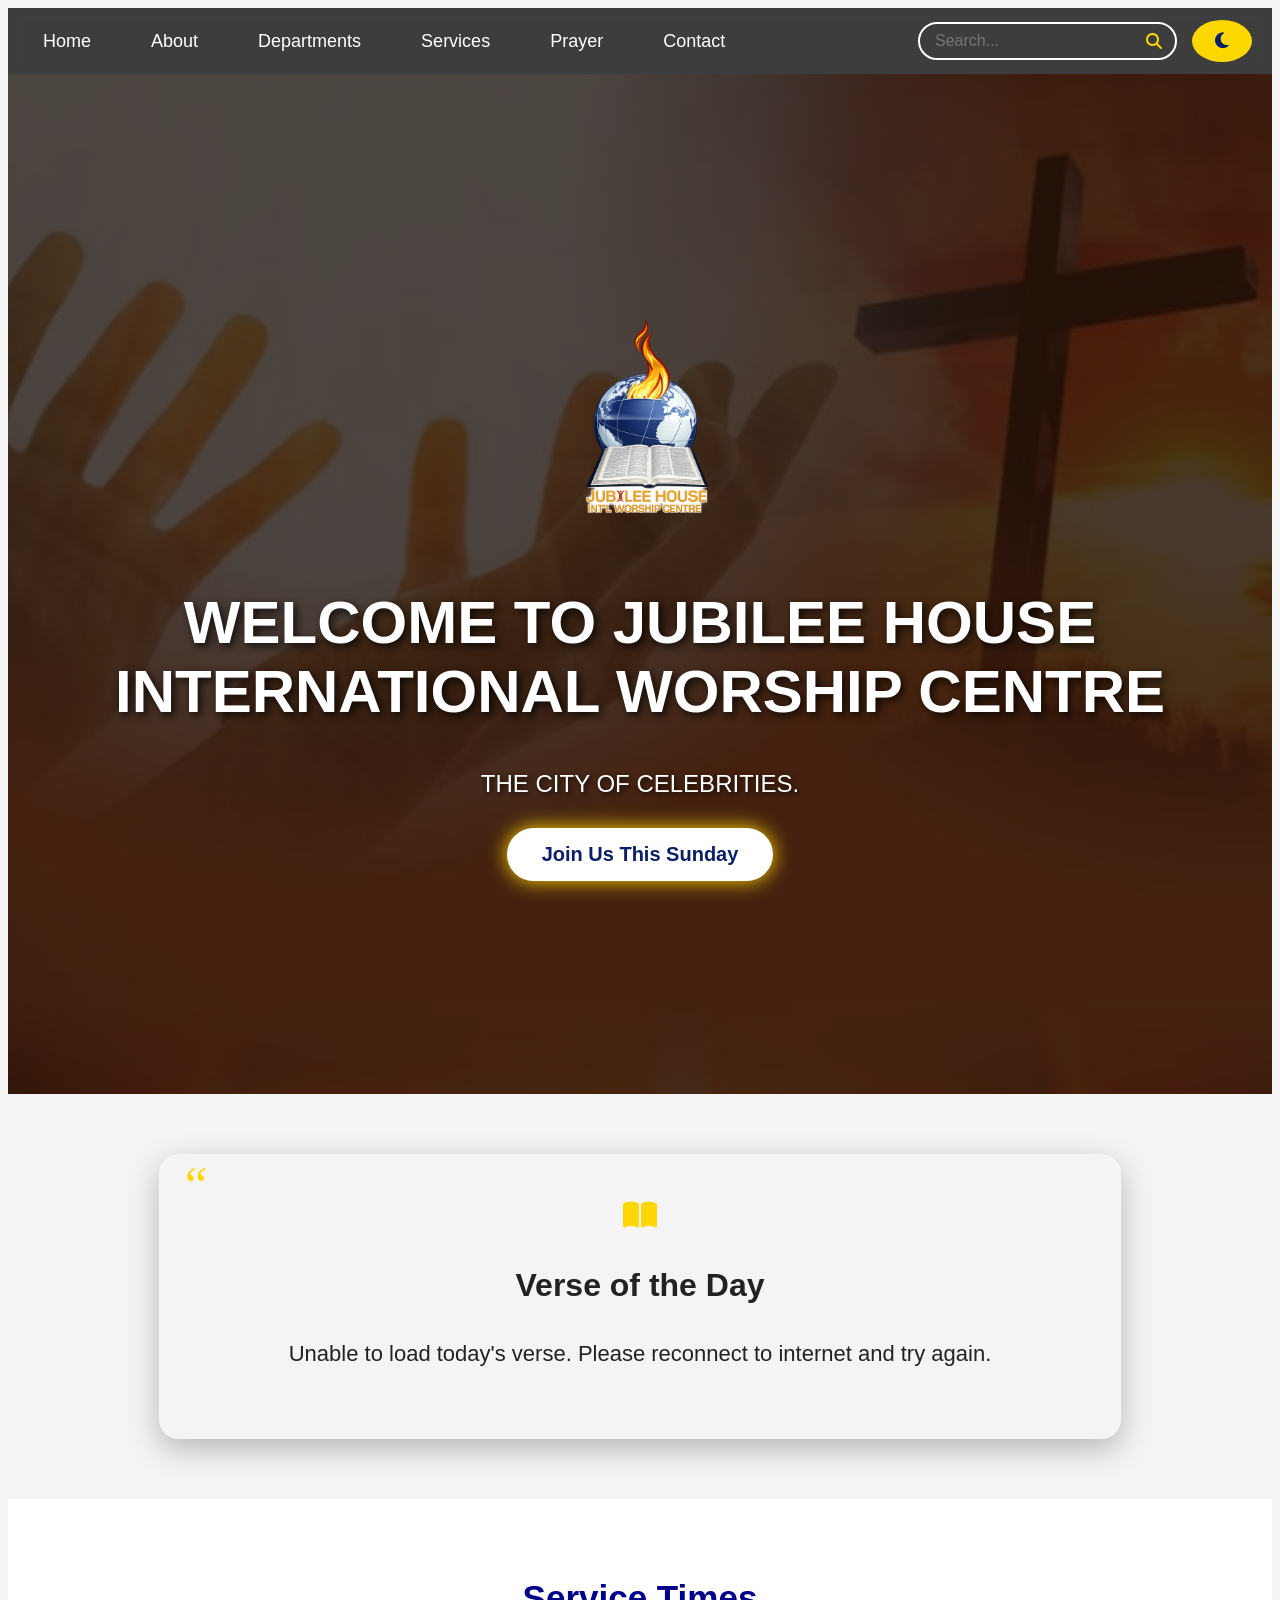
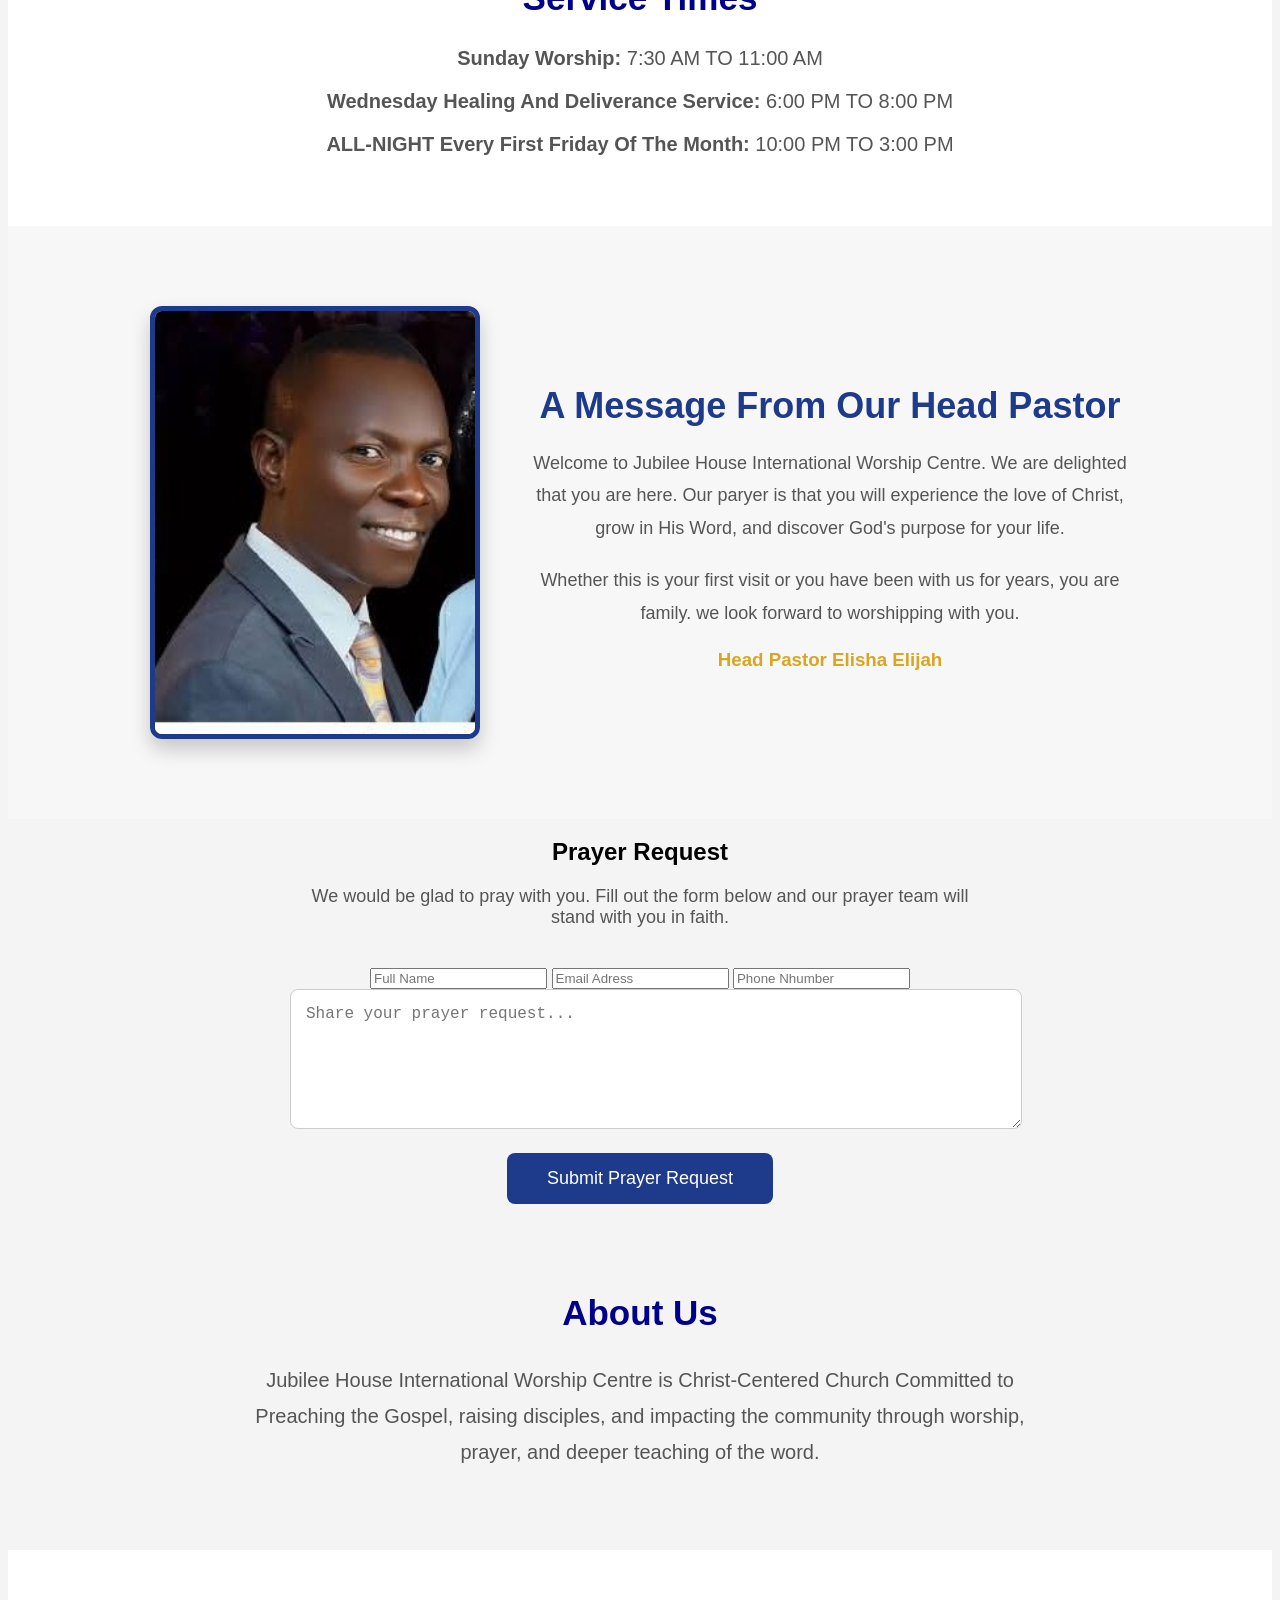
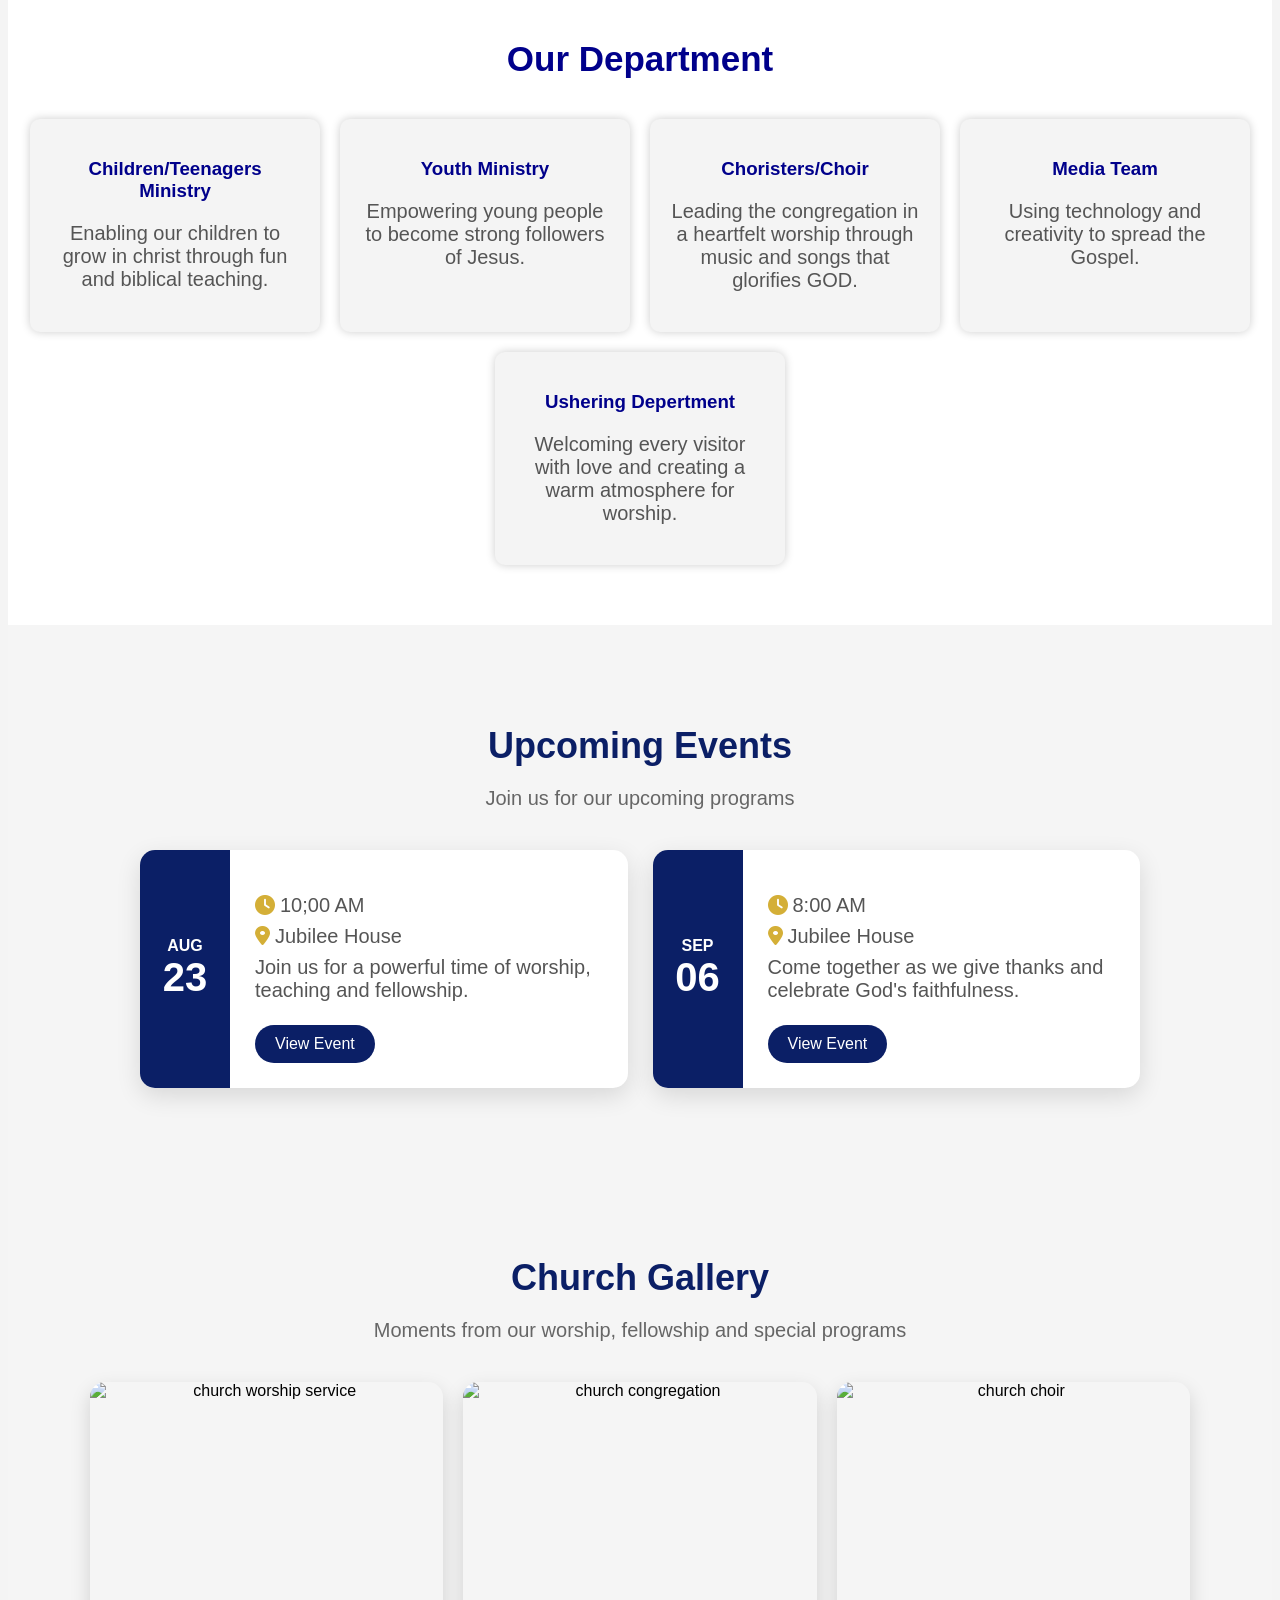
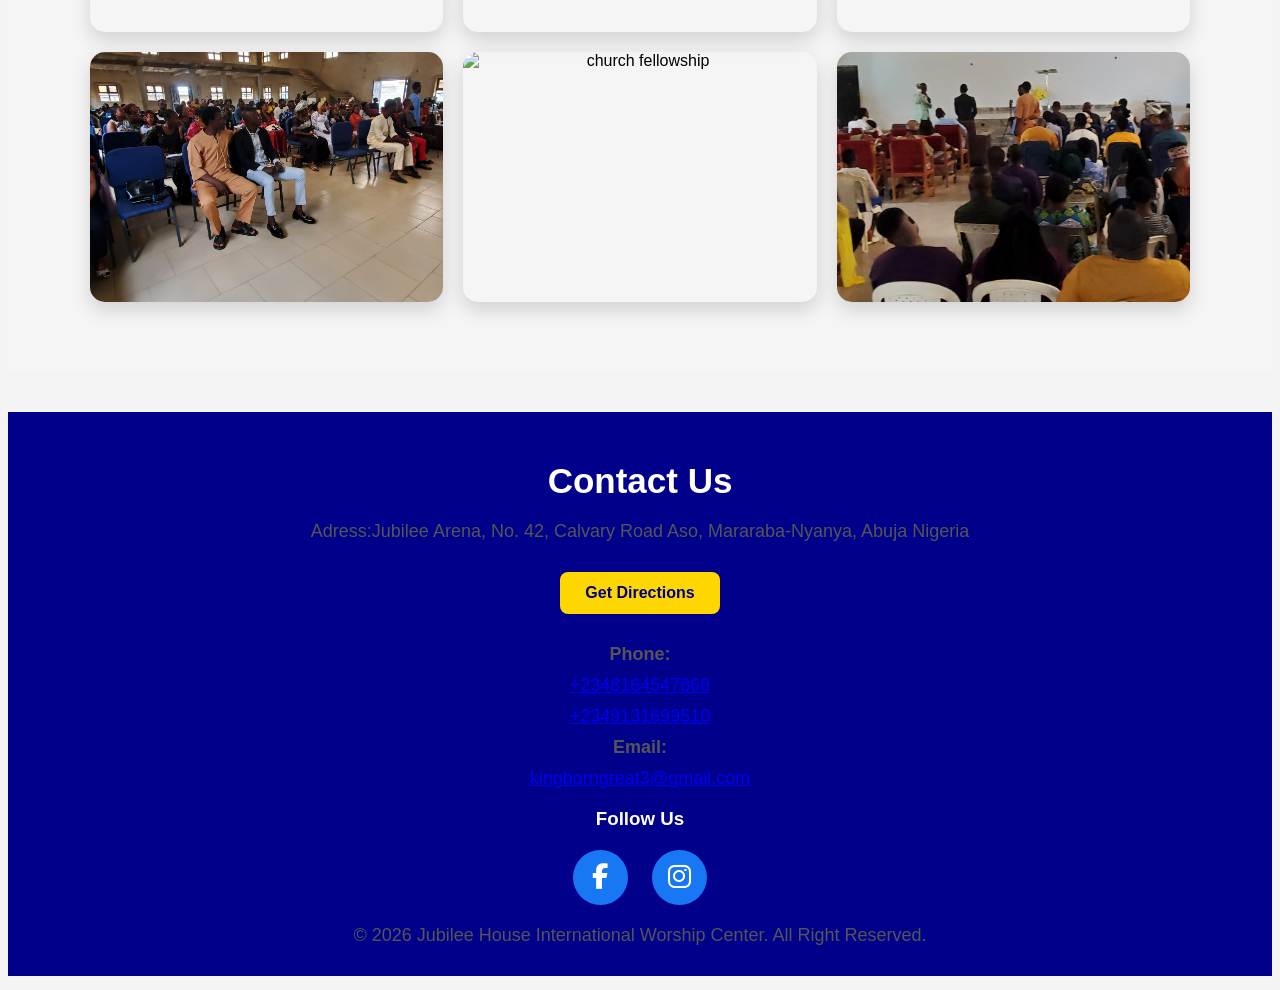
==== commit 404e7a0f: "new photo" ====
--- a/index.html
+++ b/index.html
@@ -181,6 +181,37 @@
                 </div>
             </div>
             
+        </div>
+    </section>
+
+    <section id="gallery" class="gallery-section">
+        
+        <h2>Church Gallery</h2>
+        <p class="section-subtitle">
+            Moments from our worship, fellowship and special programs 
+        </p>
+
+        <div class="gallery-container">
+
+            <div class="gallery-item">
+                <img src="gallery1.JPG" alt="church worship service">
+            </div>
+            <div class="gallery-item">
+                <img src="gallery2.JPG" alt="church congregation">
+            </div>
+            <div class="gallery-item">
+                <img src="gallery3.JPG" alt="church choir">
+            </div>
+            <div class="gallery-item">
+                <img src="gallery4.JPG" alt="church program">
+            </div>
+            <div class="gallery-item">
+                <img src="gallery5.JPG" alt="church fellowship">
+            </div>
+            <div class="gallery-item">
+                <img src="gallery6.JPG" alt="church worship">
+            </div>
+
         </div>
     </section>
  <footer id="contact">
@@ -211,6 +242,12 @@
     </div>
     <p>&copy; 2026 Jubilee House International Worship Center. All Right Reserved.</p>
  </footer>
+
+ 
+<div id="galleryLightbox" class="gallery-lightbox">
+    <span class="gallery-close">&times;</span>
+    <img id="lightboxImage" src="" alt="Gallery image">
+</div>
  
  <script>
 
@@ -295,5 +332,27 @@
 
 loadDailyVerse();
 
+const galleryImages = document.querySelectorAll('.gallery-item img');
+const galleryLightbox = document.getElementById('galleryLightbox');
+const lightboxImage = document.getElementById('lightboxImage');
+const galleryClose = document.querySelector('.gallery-close');
+
+galleryImages.forEach(image => {
+    image.addEventListener('click', function () {
+        galleryLightbox.style.display = 'flex';
+        lightboxImage.src = image.src;
+        lightboxImage.alt = image.alt;
+    });
+});
+
+galleryClose.addEventListener('click', function ()  {
+    galleryLightbox.style.display = 'none';
+});
+
+galleryLightbox.addEventListener('click', function(event)  {
+    if (event.target === galleryLightbox){
+        galleryLightbox.style.display = 'none';
+    }
+});
  </script>
 </body> 
--- a/style.css
+++ b/style.css
@@ -894,7 +894,7 @@
 }
 
 body.dark-mode .daily-verse #dialyVerse p {
-    color:#ffffffss !important;
+    color:#ffffff !important;
 }
 
 body.dark-mode .daily-verse #verseReference {
@@ -955,4 +955,105 @@
         width: 100%;
         box-sizing: border-box;
     }
+
+    .gallery-container {
+        grid-template-columns: 1fr;
+        gap:20px;
+    }
+
+    .gallery-item {
+        height: 250px;
+    }
+}
+
+.gallery-section {
+    padding:70px 20px;
+    text-align: center;
+    background: #f5f5f5;
+}
+
+.gallery-section h2 {
+    font-size: 36px;
+    color:#0b1f66;
+    margin-bottom: 10px;
+}
+
+.gallery-section .section-subtitle {
+    color: #666;
+    margin-bottom: 40px;
+}
+
+.gallery-container {
+    max-width:1100px;
+    margin:auto;
+    display:grid;
+    grid-template-columns: repeat(3, 1fr);
+    gap:20px;
+}
+
+.gallery-item {
+    height: 250px;
+    overflow:hidden;
+    border-radius: 15px;
+    box-shadow: 0 8px 20px rgba(0,0,0,0.15);
+}
+
+.gallery-item img {
+    width: 100%;
+    height:100%;
+    object-fit: cover;
+    display:block;
+    transition: transform 0.4s ease;
+}
+
+.gallery-item:hover img {
+    transform: scale(1.08);
+}
+
+body.dark-mode .gallery-section{
+    background: #121212;
+}
+
+body.dark-mode .gallery-section h2 {
+    color:white;
+}
+body.dark-mode .gallery-section .section-subtitle {
+    color: #ccc;
+}
+
+.gallery-lightbox {
+    display:none;
+    position:fixed;
+    z-index:9999;
+    inset:0;
+    background: rgba(0,0,0,0.9);
+    align-items:center;
+    justify-content: center;
+    padding: 20px;
+}
+
+.gallery-lightbox img {
+    max-width: 90%;
+    max-height: 85vh;
+    object-fit: contain;
+    border-radius: 10px;
+}
+
+.gallery-close {
+    position: absolute;
+    top:20px;
+    right:30px;
+    color:white;
+    font-size: 45px;
+    font-weight: bold;
+    cursor:pointer;
+    z-index:10000px
+}
+
+.gallery-close:hover {
+    color:gold;
+}
+
+.gallery-item img {
+    cursor:pointer;
 }
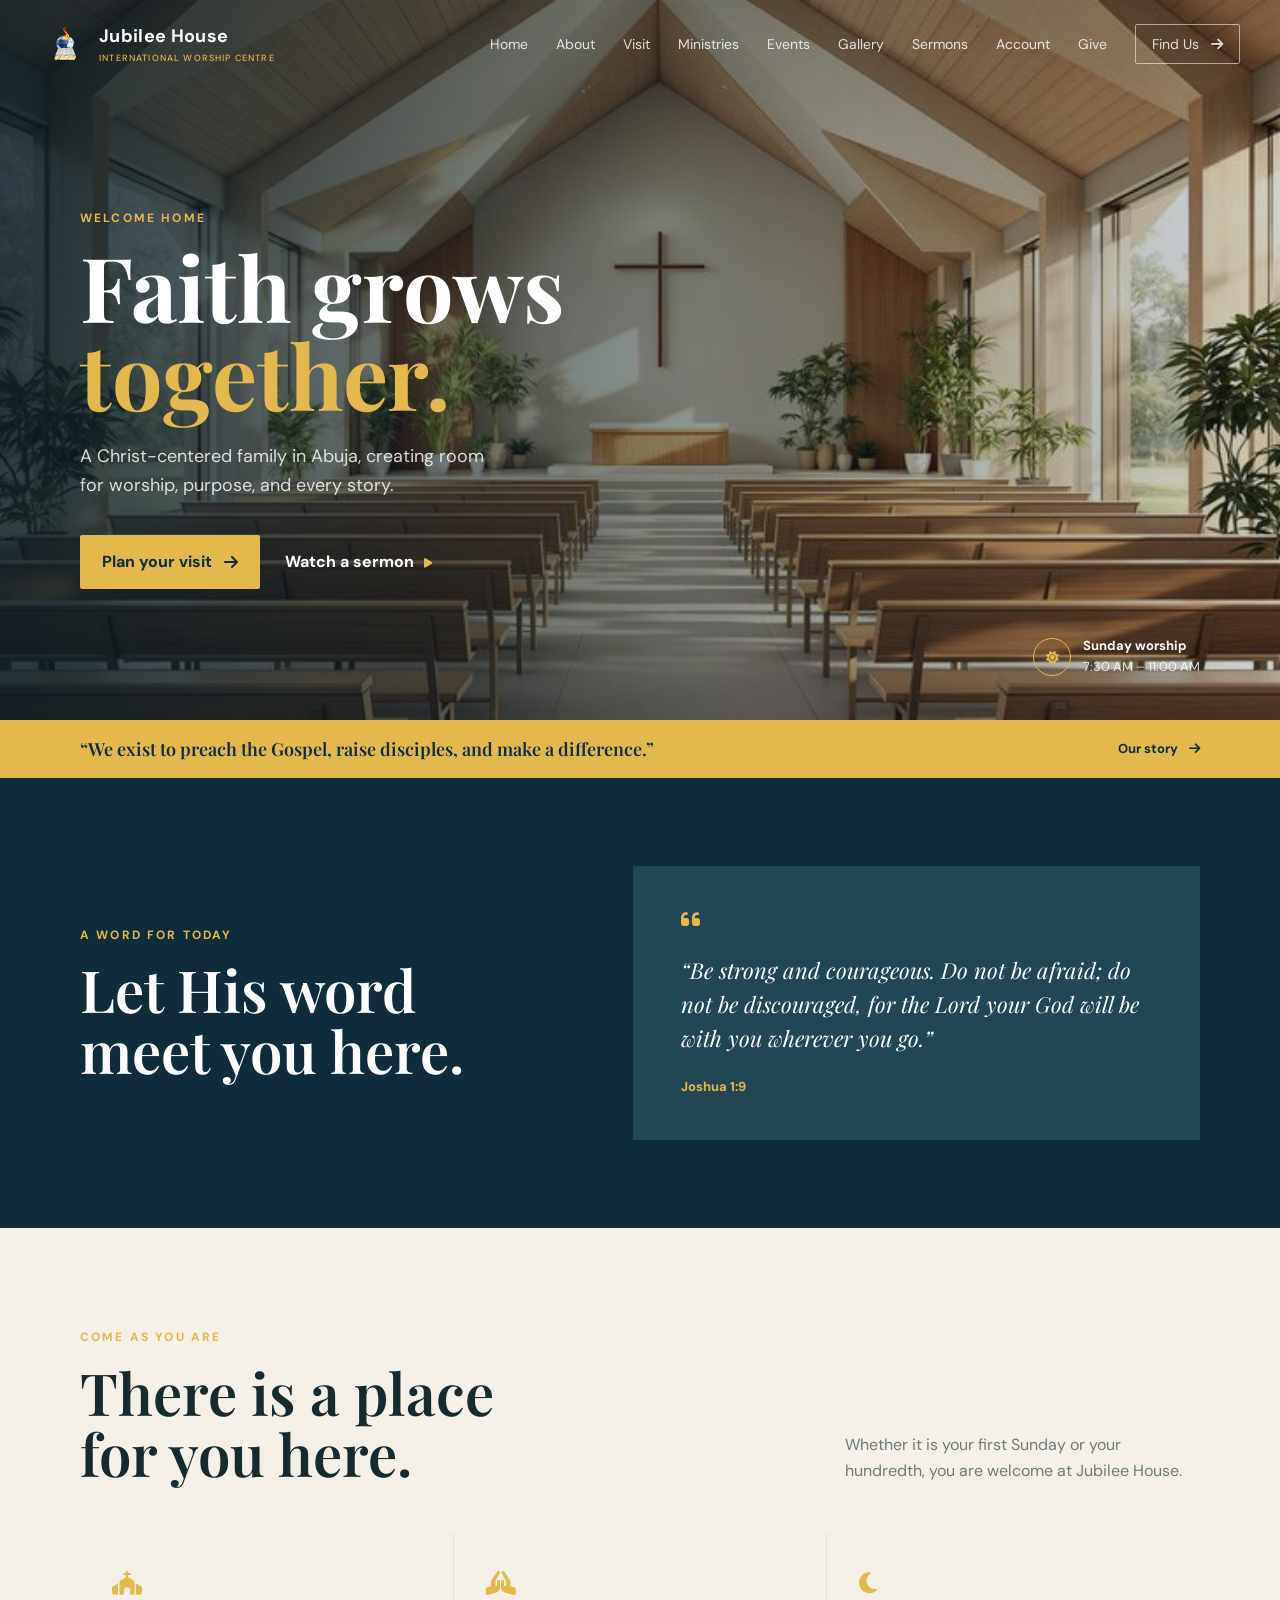
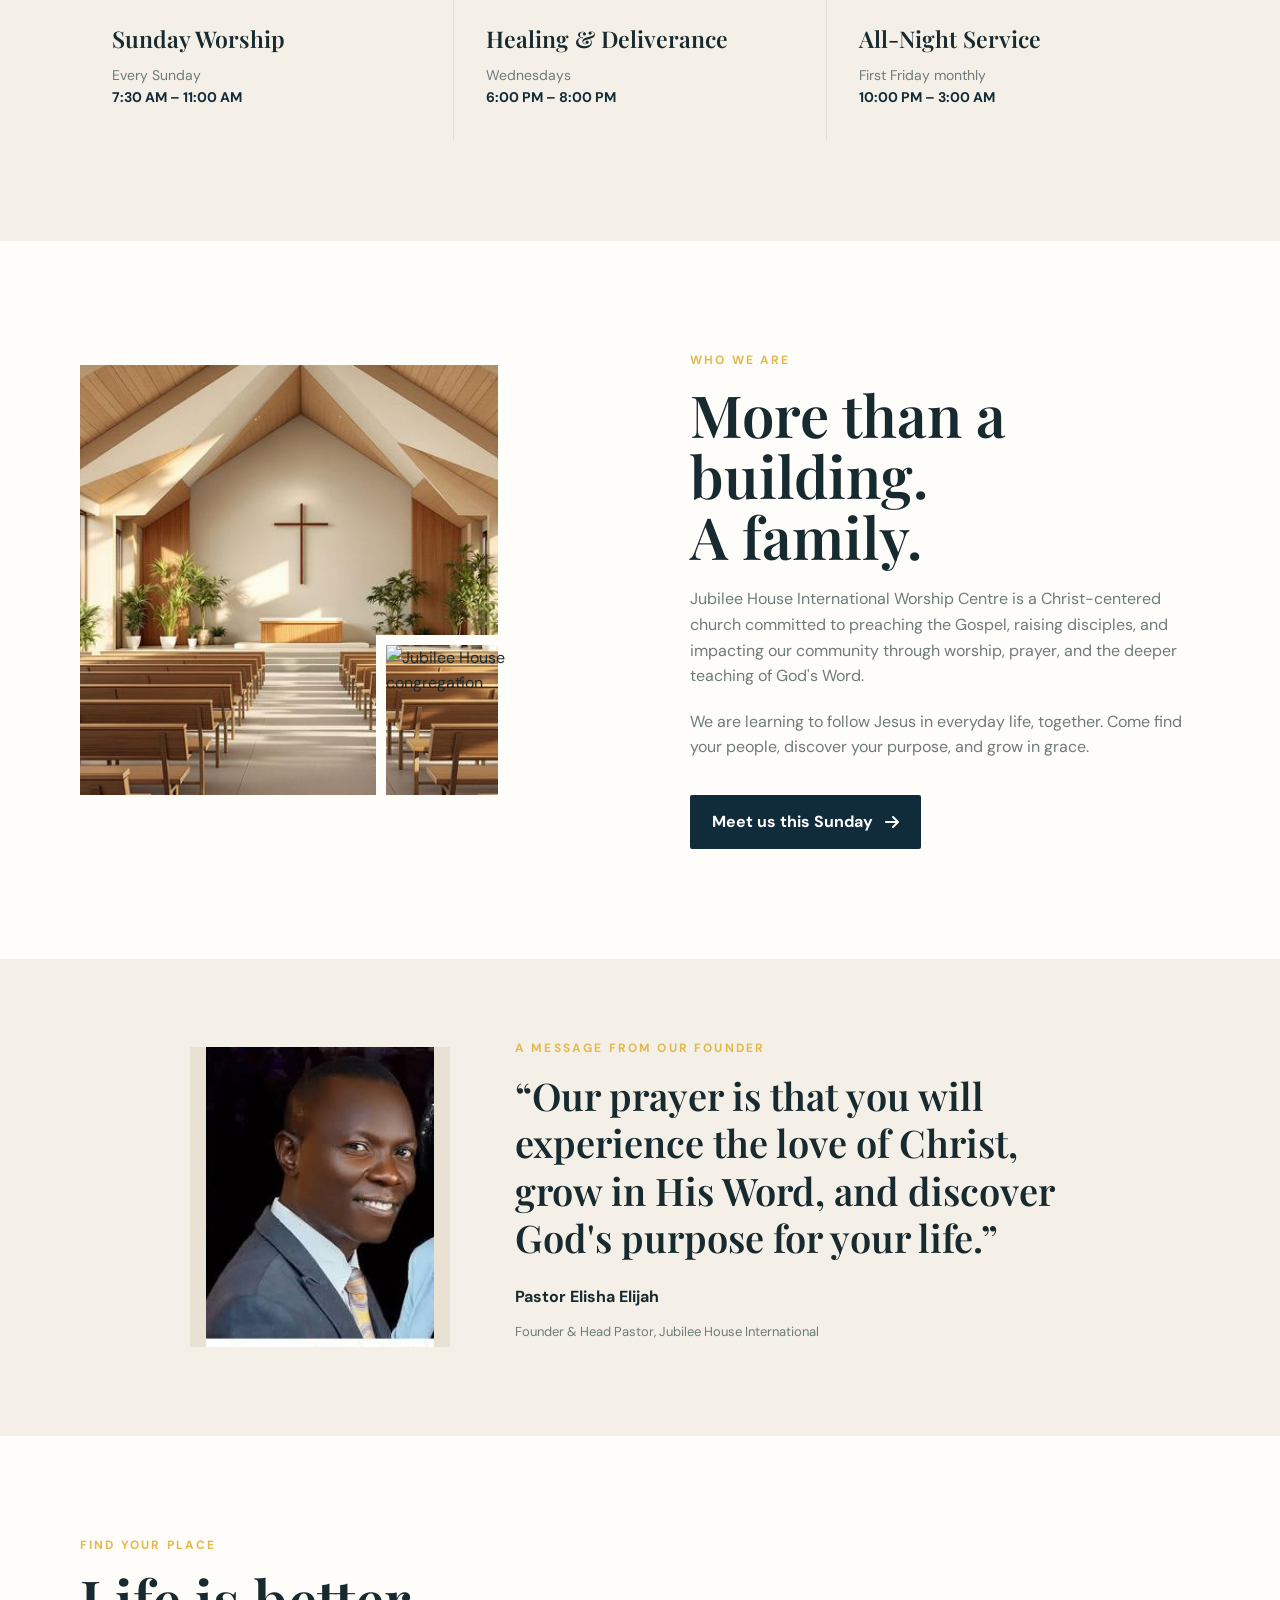
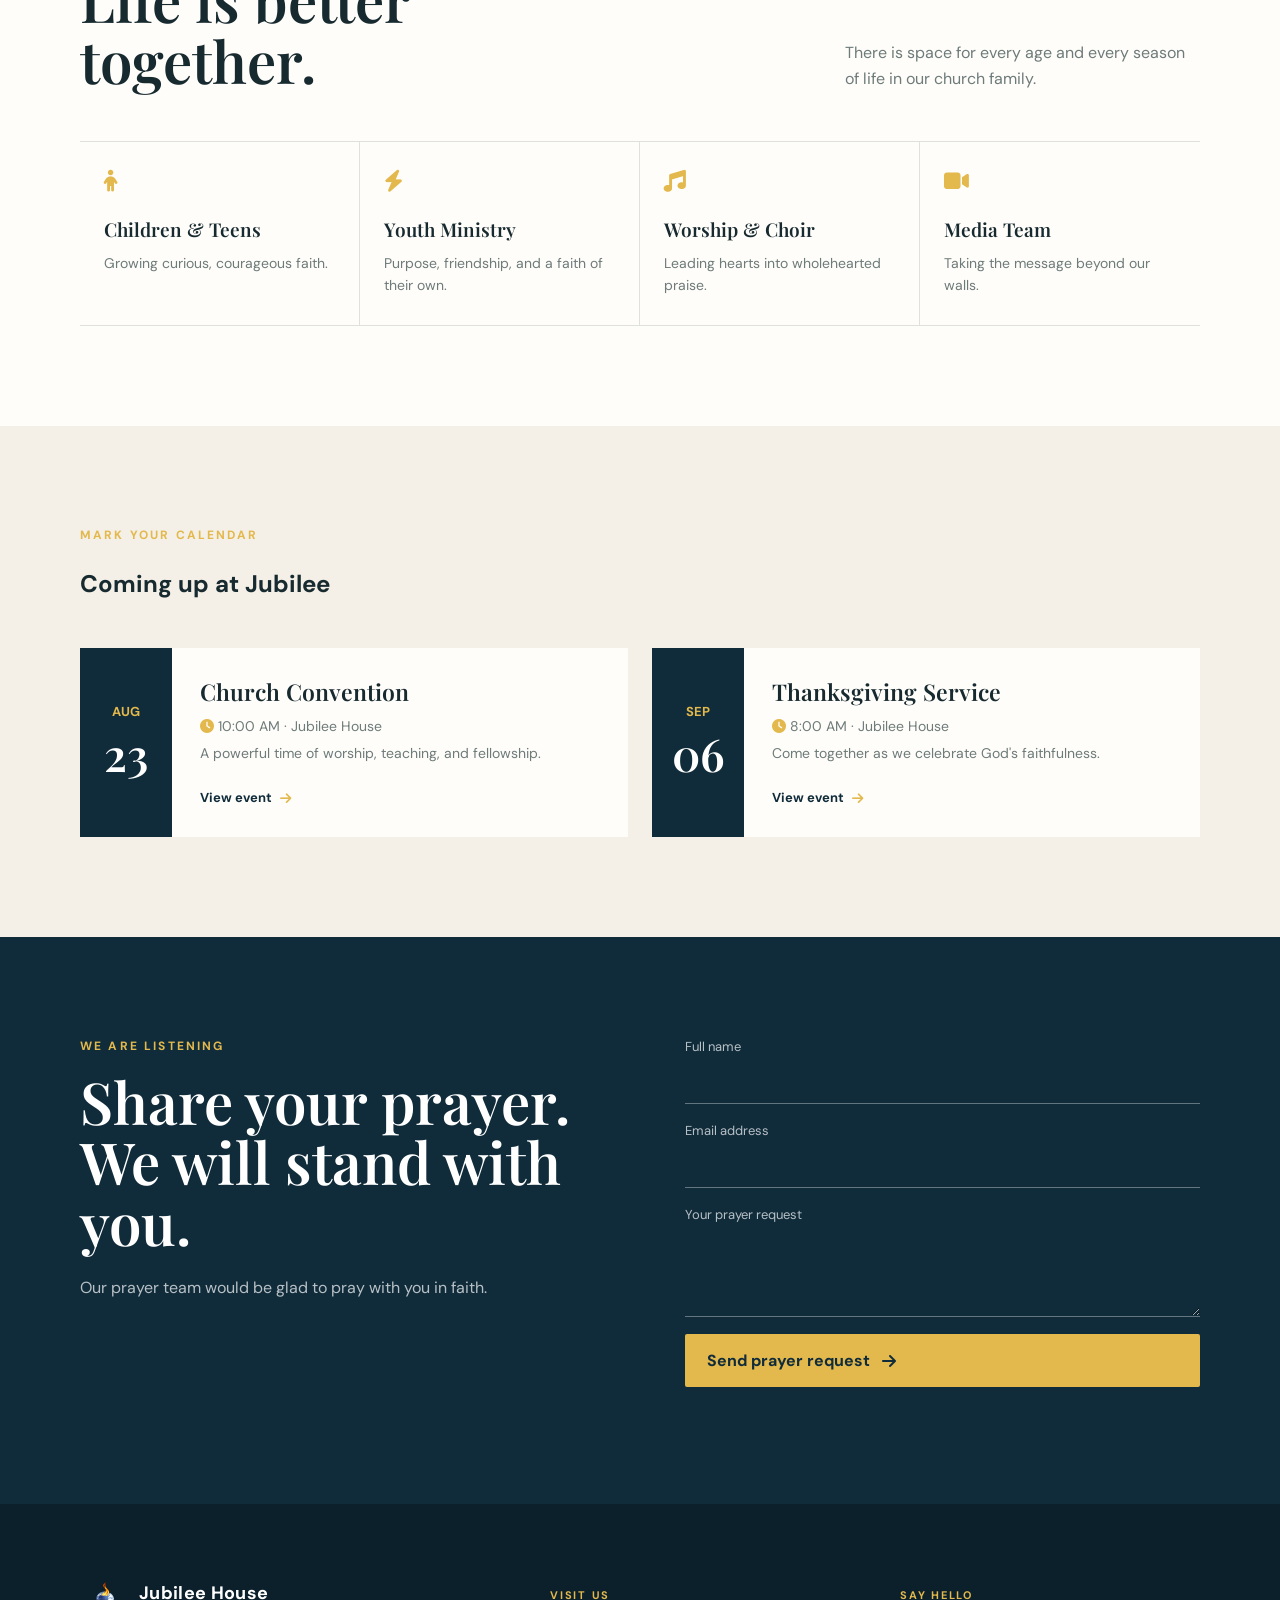
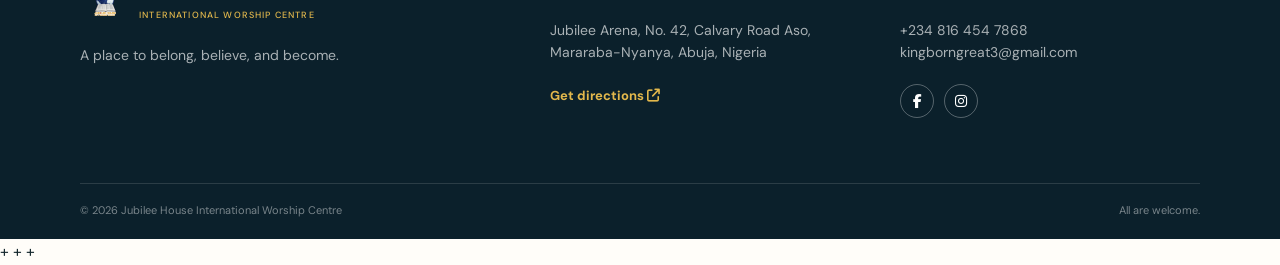
==== commit 87e48e06: "making changings to site" ====
--- a/index.html
+++ b/index.html
@@ -1,358 +1,41 @@
 <!DOCTYPE html>
-<html>
+<html lang="en">
 <head>
-    <title>JUILEE HOUSE INTERNATIONAL</title>
-    <link rel="stylesheet" href="style.css">
-    <link rel="stylesheet" href="https://cdnjs.cloudflare.com/ajax/libs/font-awesome/6.7.2/css/all.min.css">
     <meta charset="UTF-8">
     <meta name="viewport" content="width=device-width, initial-scale=1.0">
-    
-    
+    <meta name="description" content="Jubilee House International Worship Centre in Abuja, Nigeria.">
+    <title>Jubilee House International | A Place to Belong</title>
+    <link rel="preconnect" href="https://fonts.googleapis.com">
+    <link rel="preconnect" href="https://fonts.gstatic.com" crossorigin>
+    <link href="https://fonts.googleapis.com/css2?family=DM+Sans:wght@400;500;700&family=Playfair+Display:wght@600;700&display=swap" rel="stylesheet">
+    <link rel="stylesheet" href="https://cdnjs.cloudflare.com/ajax/libs/font-awesome/6.7.2/css/all.min.css">
+    <link rel="stylesheet" href="style.css">
 </head>
-<body> 
-
-    <nav>
-
-        <div class="menu-toggle" id="menu-toggle">&#9776;</div>
-
-        <ul id="nav-links">        
-            <li><a href="#home">Home</a></li>
-            <li><a href="#about">About</a></li>
-            <li><a href="#ministries">Departments</a></li>
-            <li><a href="#services">Services</a></li>
-            <li><a href="#prayer">Prayer</a></li>
-            <li><a href="#contact">Contact</a></li>
-        </ul>
-
-        <div class="header-right">
-            <div class="search-box">
-                <input type="text" id="searchInput" placeholder="Search...">
-                <i class="fas fa-search"></i>
+<body>
+    <header class="site-header">
+        <nav class="navbar" aria-label="Main navigation">
+            <a class="brand" href="#home"><img src="logoj.PNG" alt="Jubilee House logo"><span>Jubilee House<small>International Worship Centre</small></span></a>
+            <button class="menu-toggle" id="menu-toggle" type="button" aria-label="Open menu" aria-expanded="false"><i class="fas fa-bars"></i></button>
+            <div class="nav-panel" id="mobileMenu">
+                <button class="close-menu" id="closeMenu" type="button" aria-label="Close menu"><i class="fas fa-xmark"></i></button>
+                <ul id="nav-links">
+                    <li><a href="#home">Home</a></li><li><a href="#about">About</a></li><li><a href="#services">Visit</a></li><li><a href="#ministries">Ministries</a></li><li><a href="#events">Events</a></li><li><a href="gallery.html">Gallery</a></li><li><a href="sermons.html">Sermons</a></li><li><a href="account.html">Account</a></li><li><a href="give.html">Give</a></li><li><a class="nav-cta" href="#contact">Find Us <i class="fas fa-arrow-right"></i></a></li>
+                </ul>
             </div>
-            <button id="darkModeToggle">
-                <i class="fas fa-moon"></i>
-            </button>
-        </div>
-    </nav>
-
-    <section  id="home" class="hero">
-        <img src="logoj.PNG" alt="Jubilee House Logo" class="logo">
-        <h1>WELCOME TO JUBILEE HOUSE INTERNATIONAL WORSHIP CENTRE</h1>
-        <P>THE CITY OF CELEBRITIES.</P>
-        <a href="https://www.google.com/maps/search/?api=1&query=behind+galaxy+school,+calvary+road,+aso,+mararaba,+karu,+nasarawa+state"
-           target="_blank" 
-           class="hero-btn"
-           rel="noopener norereferrer">
-           Join Us This Sunday
-        </a>
-    </section>
-
-    <section class="daily-verse">
-        <div class="verse-container">
-            <i class="fas fa-book-open"></i>
-            <h2>Verse of the Day</h2>
-
-            <p id="dailyVerse">Loading todays verse...</p>
-            <h3 id="verseReference"></h3>
-        </div>
-    </section>
-
-    <section id="services" class="services">
-        <h2> Service Times</h2>
-
-        <p><strong> Sunday Worship: </strong>7:30 AM TO 11:00 AM</p>
-        <P><strong>Wednesday Healing And Deliverance Service: </strong> 6:00 PM TO 8:00 PM</P>
-        <P><strong> ALL-NIGHT Every First Friday Of The Month: </strong>10:00 PM TO 3:00 PM</P>
-    </section>
-
-    <section id="pastor" class="pastor">
-        <img src="pastor.JPG" alt="Head Pastor"> 
-
-        <div class="pastor-text">
-            <h2> A Message From Our Head Pastor</h2>
-
-            <p>Welcome to Jubilee House International Worship Centre.
-                We are delighted that you are here. Our paryer is that
-                you will experience the love of Christ, grow in His Word,
-                and discover God's purpose for your life.
-            </p>
-
-            <p>Whether this is your first visit or you have been with us
-                for years, you are family. we look forward to worshipping
-                with you.
-            </p>
-
-            <h3> Head Pastor Elisha Elijah</h3>
-        </div>
-    </section>
-
-    <section id="prayer"  class="payer">
-
-        <h2>Prayer Request</h2>
-        <p class="prayer-intro">
-            We would be glad to pray with you. Fill out the form below and our prayer team will stand with you in faith.
-        </p>
-
-        <form class="prayer-form">
-            <input type="text" placeholder="Full Name" required>
-            <input type="email" placeholder="Email Adress" required>
-            <input type="tel" placeholder="Phone Nhumber">
-            <textarea placeholder="Share your prayer request..." rows="6" required></textarea>
-            <button onclick="window.location.href='mailto:kingborngreat3@gmail.com?subject=Prayer%20Request'">
-                Submit Prayer Request
-            </button> 
-        </form>
-    </section>    
-    <section id="about" class="about">
-        <h2>About Us</h2>
-
-        <p>
-            Jubilee House International Worship Centre is Christ-Centered Church Committed to
-            Preaching the Gospel, raising disciples, and impacting the community through 
-            worship, prayer, and deeper teaching of the word. 
-        </p>
-    </section>
-
-    <section id="ministries" class="ministries">
-        <h2> Our Department</h2>
-
-        <div class="cards">
-
-            <div class="card">
-                <h3>Children/Teenagers Ministry</h3>
-                <p>Enabling our children to grow in christ through fun and biblical teaching.</p>
-            </div>
-            <div class="card">
-                <h3>Youth Ministry</h3>
-                <p>Empowering young people to become strong followers of Jesus.</p>
-            </div>
-            <div class="card">
-                <h3>Choristers/Choir</h3>
-                <P>Leading the congregation in a heartfelt worship through music and songs that glorifies GOD.</P>
-            </div>
-            <div class="card">
-                <h3>Media Team</h3>
-                <p>Using technology and creativity to spread the Gospel.</p>
-            </div>
-            <div class="card">
-                <h3>Ushering Depertment</h3>
-                <p>Welcoming every visitor with love and creating a warm atmosphere for worship.</p>
-            </div>
-            
-        </div>
-    </section>
-
-    <section id="events" class="event-section">
-        <h2>Upcoming Events</h2>
-        <p class="section-subtitle">Join us for our upcoming programs</p>
-
-        <div class="event-container">
-
-            <div class="event-card">
-                <div class="event-date">
-                    <span class="month">AUG</span>
-                    <span class="day">23</span>
-                </div>
-
-                <div class="event-info">
-                    <h3 Church Convention></h3>
-                    <p><i class="fas fa-clock"></i>10;00 AM</p>
-                    <P><i class="fas fa-location-dot"></i>Jubilee House</P>
-                    <p>Join us for a powerful time of worship, teaching and fellowship.</p>
-
-                    <a href="#" class="event-button">View Event</a>
-                </div>
-            </div>
-        
-
-            <div class="event-card">
-                <div clasS="event-date">
-                    <span class="month">SEP</span>
-                    <span class="day">06</span>
-                </div>
-
-                <div class="event-info">
-                    <h3 Thanksgiving Service></h3>
-                    <p><i class="fas fa-clock"></i>8:00 AM</p>
-                    <p><i class="fas fa-location-dot"></i>Jubilee House</p>
-                    <p>Come together as we give thanks and celebrate God's faithfulness.</p>
-
-                    <a href="#" class="event-button">View Event</a>
-                </div>
-            </div>
-            
-        </div>
-    </section>
-
-    <section id="gallery" class="gallery-section">
-        
-        <h2>Church Gallery</h2>
-        <p class="section-subtitle">
-            Moments from our worship, fellowship and special programs 
-        </p>
-
-        <div class="gallery-container">
-
-            <div class="gallery-item">
-                <img src="gallery1.JPG" alt="church worship service">
-            </div>
-            <div class="gallery-item">
-                <img src="gallery2.JPG" alt="church congregation">
-            </div>
-            <div class="gallery-item">
-                <img src="gallery3.JPG" alt="church choir">
-            </div>
-            <div class="gallery-item">
-                <img src="gallery4.JPG" alt="church program">
-            </div>
-            <div class="gallery-item">
-                <img src="gallery5.JPG" alt="church fellowship">
-            </div>
-            <div class="gallery-item">
-                <img src="gallery6.JPG" alt="church worship">
-            </div>
-
-        </div>
-    </section>
- <footer id="contact">
-    <h2>Contact Us</h2>
-    <p><srtong> Adress:</srtong>Jubilee Arena, No. 42, Calvary Road Aso, Mararaba-Nyanya, Abuja Nigeria</p>
-    <a href="https://www.google.com/maps/search/?api=1&query=behind+galaxy+school,+calvary+road,+aso,+mararaba,+karu,+nasarawa+state" target="_black" class="map-button">
-        Get Directions
-    </a>
-    <p><strong>Phone:</strong></p>
-    <p>
-        <a href="tel:+2348164547868">+2348164547868</a>
-    </p>
-    <p>
-        <a href="tel:+2349131699510">+2349131699510</a>
-    </p>
-    <p><strong>Email:</strong></p>
-    <p>
-        <a href="mailto:kingborngreat3@gmail.com">kingborngreat3@gmail.com</a>
-    </p>
-    <h3>Follow Us</h3>
-    <div class="social-icons">
-        <a href="https://facebook.com/elisha.elijah.262653" target="_blank">
-            <i class="fa-brands fa-facebook-f"></i>
-        </a>
-        <a href="https://instagram.com/your_page" target="_blank">
-            <i class="fa-brands fa-instagram"></i>
-        </a>
-    </div>
-    <p>&copy; 2026 Jubilee House International Worship Center. All Right Reserved.</p>
- </footer>
-
- 
-<div id="galleryLightbox" class="gallery-lightbox">
-    <span class="gallery-close">&times;</span>
-    <img id="lightboxImage" src="" alt="Gallery image">
-</div>
- 
- <script>
-
-const menuToggle = document.getElementById("menu-toggle");
-const navLinks = document.getElementById("nav-links");
-
-if (menuToggle && navLinks) {
-  menuToggle.addEventListener("click", () => {
-    navLinks.classList.toggle("active");
-  });
-}    
-
-const darkModeToggle = document.getElementById("darkModeToggle");
-const icon = darkModeToggle.querySelector("i");
-
-// Load saved theme
-if (localStorage.getItem("theme") === "dark") {
-    document.body.classList.add("dark-mode");
-    icon.classList.replace("fa-moon", "fa-sun");
-}
-
-// Toggle theme
-darkModeToggle.addEventListener("click", () => {
-    icon.style.transform = "rotate(360deg)";
-    setTimeout(() => {
-        icon.style.transform = "rotate(0deg)";
-    }, 400);
-
-    document.body.classList.toggle("dark-mode");
-
-    if (document.body.classList.contains("dark-mode")) {
-        localStorage.setItem("theme", "dark");
-        icon.classList.replace("fa-moon", "fa-sun");
-    } else{
-        localStorage.setItem("theme", "light");
-        icon.classList.replace("fa-sun", "fa-moon");
-        }
-});
-
-const searchInput = document.getElementById("searchInput");
-
-searchInput.addEventListener("keyup", function () {
-    const search = this.value.toLowerCase();
-
-    document.querySelectorAll("section").forEach(section => {
-        const text = section.innerText.toLowerCase();
-
-        if (text.includes(search)) {
-            section.style.display = "";
-        } else {
-            section.style.display = "none";
-        }
-    });
-});
-
-async function loadDailyVerse() {
-    try {
-        const response = await fetch(
-            "https://labs.bible.org/api/?passage=votd&type=json&formatting=plain"
-        );
-    
-        if (!response.ok) {
-            throw new Error("failed to load Bible verse");
-        }
-        const data = await response.json();
-        
-        document.getElementById("dailyVerse").textContent =
-            `"${data[0].text}"`;
-
-        document.getElementById("verseReference").textContent =
-            data[0].bookname + " " + data[0].chapter + ":" + data[0].verse;
-
-    } catch (error) {
-        console.error("Verse error:);", error);
-
-        document.getElementById("dailyVerse").textContent =
-            "Unable to load today's verse. Please reconnect to internet and try again.";
-
-        document.getElementById("verseReference").textContent = "";
-    }
-}
-
-loadDailyVerse();
-
-const galleryImages = document.querySelectorAll('.gallery-item img');
-const galleryLightbox = document.getElementById('galleryLightbox');
-const lightboxImage = document.getElementById('lightboxImage');
-const galleryClose = document.querySelector('.gallery-close');
-
-galleryImages.forEach(image => {
-    image.addEventListener('click', function () {
-        galleryLightbox.style.display = 'flex';
-        lightboxImage.src = image.src;
-        lightboxImage.alt = image.alt;
-    });
-});
-
-galleryClose.addEventListener('click', function ()  {
-    galleryLightbox.style.display = 'none';
-});
-
-galleryLightbox.addEventListener('click', function(event)  {
-    if (event.target === galleryLightbox){
-        galleryLightbox.style.display = 'none';
-    }
-});
- </script>
-</body> +        </nav>
+    </header>
+    <main>
+        <section class="hero" id="home"><div class="hero-content"><p class="eyebrow">WELCOME HOME</p><h1>Faith grows<br><em>together.</em></h1><p class="hero-copy">A Christ-centered family in Abuja, creating room for worship, purpose, and every story.</p><div class="hero-actions"><a class="button button-gold" href="#services">Plan your visit <i class="fas fa-arrow-right"></i></a><a class="text-link" href="sermons.html">Watch a sermon <i class="fas fa-play"></i></a></div></div><div class="hero-note"><span class="hero-note-icon"><i class="fas fa-sun"></i></span><span><strong>Sunday worship</strong><br>7:30 AM – 11:00 AM</span></div></section>
+        <section class="welcome-strip"><p>“We exist to preach the Gospel, raise disciples, and make a difference.”</p><a href="#about">Our story <i class="fas fa-arrow-right"></i></a></section>
+        <section class="verse-section"><div class="section-wrap verse-grid"><div><p class="eyebrow">A WORD FOR TODAY</p><h2>Let His word<br>meet you here.</h2></div><div class="verse-card"><i class="fas fa-quote-left"></i><p id="dailyVerse">Loading today's verse...</p><strong id="verseReference"></strong></div></div></section>
+        <section class="visit-section" id="services"><div class="section-wrap"><div class="section-heading"><div><p class="eyebrow">COME AS YOU ARE</p><h2>There is a place<br>for you here.</h2></div><p>Whether it is your first Sunday or your hundredth, you are welcome at Jubilee House.</p></div><div class="service-grid"><article><span class="service-icon"><i class="fas fa-church"></i></span><h3>Sunday Worship</h3><p>Every Sunday<br><strong>7:30 AM – 11:00 AM</strong></p></article><article><span class="service-icon"><i class="fas fa-hands-praying"></i></span><h3>Healing &amp; Deliverance</h3><p>Wednesdays<br><strong>6:00 PM – 8:00 PM</strong></p></article><article><span class="service-icon"><i class="fas fa-moon"></i></span><h3>All-Night Service</h3><p>First Friday monthly<br><strong>10:00 PM – 3:00 AM</strong></p></article></div></div></section>
+        <section class="about-section" id="about"><div class="section-wrap about-grid"><div class="image-stack"><img class="about-main-image" src="Church interior.jpg" alt="Inside Jubilee House during worship"><img class="about-small-image" src="gallery2.JPG" alt="Jubilee House congregation"></div><div class="about-copy"><p class="eyebrow">WHO WE ARE</p><h2>More than a building.<br>A family.</h2><p>Jubilee House International Worship Centre is a Christ-centered church committed to preaching the Gospel, raising disciples, and impacting our community through worship, prayer, and the deeper teaching of God's Word.</p><p>We are learning to follow Jesus in everyday life, together. Come find your people, discover your purpose, and grow in grace.</p><a class="button button-navy" href="#contact">Meet us this Sunday <i class="fas fa-arrow-right"></i></a></div></div></section>
+        <section class="pastor-section"><div class="section-wrap pastor-grid"><img src="pastor.JPG" alt="Founder Pastor Elisha Elijah"><div><p class="eyebrow">A MESSAGE FROM OUR FOUNDER</p><blockquote>“Our prayer is that you will experience the love of Christ, grow in His Word, and discover God's purpose for your life.”</blockquote><p class="signature">Pastor Elisha Elijah</p><p>Founder &amp; Head Pastor, Jubilee House International</p></div></div></section>
+        <section class="ministries-section" id="ministries"><div class="section-wrap"><div class="section-heading"><div><p class="eyebrow">FIND YOUR PLACE</p><h2>Life is better<br>together.</h2></div><p>There is space for every age and every season of life in our church family.</p></div><div class="ministry-grid"><article><i class="fas fa-child"></i><h3>Children &amp; Teens</h3><p>Growing curious, courageous faith.</p></article><article><i class="fas fa-bolt"></i><h3>Youth Ministry</h3><p>Purpose, friendship, and a faith of their own.</p></article><article><i class="fas fa-music"></i><h3>Worship &amp; Choir</h3><p>Leading hearts into wholehearted praise.</p></article><article><i class="fas fa-video"></i><h3>Media Team</h3><p>Taking the message beyond our walls.</p></article></div></div></section>
+        <section class="events-section" id="events"><div class="section-wrap"><p class="eyebrow">MARK YOUR CALENDAR</p><h2>Coming up at Jubilee</h2><div class="event-grid"><article><div class="event-date"><b>AUG</b><strong>23</strong></div><div><h3>Church Convention</h3><p><i class="fas fa-clock"></i> 10:00 AM · Jubilee House</p><p>A powerful time of worship, teaching, and fellowship.</p><a class="event-button" href="event-details.html?event=convention">View event <i class="fas fa-arrow-right"></i></a></div></article><article><div class="event-date"><b>SEP</b><strong>06</strong></div><div><h3>Thanksgiving Service</h3><p><i class="fas fa-clock"></i> 8:00 AM · Jubilee House</p><p>Come together as we celebrate God's faithfulness.</p><a class="event-button" href="event-details.html?event=thanksgiving">View event <i class="fas fa-arrow-right"></i></a></div></article></div></div></section>
+        <section class="prayer-section" id="prayer"><div class="section-wrap prayer-grid"><div><p class="eyebrow">WE ARE LISTENING</p><h2>Share your prayer.<br>We will stand with you.</h2><p>Our prayer team would be glad to pray with you in faith.</p></div><form class="prayer-form" id="prayerForm"><label>Full name<input type="text" name="name" required></label><label>Email address<input type="email" name="email" required></label><label>Your prayer request<textarea name="request" rows="4" required></textarea></label><button class="button button-gold" type="submit">Send prayer request <i class="fas fa-arrow-right"></i></button><p class="form-status" id="formStatus" role="status"></p></form></div></section>
+    </main>
+    <footer id="contact"><div class="section-wrap footer-grid"><div><a class="brand footer-brand" href="#home"><img src="logoj.PNG" alt="Jubilee House logo"><span>Jubilee House<small>International Worship Centre</small></span></a><p>A place to belong, believe, and become.</p></div><div><p class="footer-label">VISIT US</p><p>Jubilee Arena, No. 42, Calvary Road Aso,<br>Mararaba-Nyanya, Abuja, Nigeria</p><a class="footer-link" href="https://www.google.com/maps/search/?api=1&query=behind+galaxy+school,+calvary+road,+aso,+mararaba,+karu,+nasarawa+state" target="_blank" rel="noopener noreferrer">Get directions <i class="fas fa-arrow-up-right-from-square"></i></a></div><div><p class="footer-label">SAY HELLO</p><p><a href="tel:+2348164547868">+234 816 454 7868</a><br><a href="mailto:kingborngreat3@gmail.com">kingborngreat3@gmail.com</a></p><div class="social-icons"><a href="https://facebook.com/elisha.elijah.262653" aria-label="Facebook" target="_blank" rel="noopener noreferrer"><i class="fab fa-facebook-f"></i></a><a href="https://instagram.com/your_page" aria-label="Instagram" target="_blank" rel="noopener noreferrer"><i class="fab fa-instagram"></i></a></div></div></div><div class="footer-bottom section-wrap"><span>&copy; 2026 Jubilee House International Worship Centre</span><span>All are welcome.</span></div></footer>
++    <script src="script.js"></script>
++</body>
++</html>
--- a/style.css
+++ b/style.css
@@ -1,1059 +1,22 @@
-html {
-    scroll-behavior: smooth;
-    
-}
-
-body {
-    background-color: #f4f4f4;
-    font-family: Arial, sans-serif;
-    text-align: center;
-}
-
-* {
-    transition: 
-        background-color 0.4s ease,
-        color 0.4s ease,
-        border-color 0.4s ease,
-        box-shadow 0.4s ease;
-}
-
-h1 {
-    color: darkblue;
-    margin-top: 50px;
-}
-
-p {
-    font-size: 20px;
-    color: #555;
-
-} 
-
-nav {
-    display:flex;
-    justify-content: space-between;
-    align-items: center;
-    background-color: rgba(0, 0, 0, 0.75);
-    backdrop-filter: blur(6px);
-    padding: 15px;
-    position: sticky;
-    top: 0;
-    z-index: 1000;
-}
-
-nav a {
-    color: white;
-    text-decoration: none;
-    margin: 15px;
-    font-size: 18px;
-}
-
-nav a:hover {
-    color: gold;
-}
-
-nav ul {
-    display: flex;
-    list-style: none;
-    gap: 30px;
-    margin: 0;
-    padding: 0;
-}
-
-.hero {
-    position: relative;
-    overflow: hidden;
-    background: linear-gradient(rgba(0, 0, 0, 0.45), rgba(0, 0, 0, 0.45)),
-                url("hero1.jpg");
-    background-size: cover;
-    background-position: center;
-    background-repeat: no-repeat;
-    min-height: 100vh;
-
-    color:white;
-    padding: 60px 20px;
-    text-align: center;
-    display: flex;
-    flex-direction: column;
-    align-items: center;
-    justify-content: center;
-    transition: background-image 0.6s ease,
-                background-color 0.6s ease;
-}
-
-.hero::before{
-    content: "";
-    position: absolute;
-    top: 0;
-    left: 0;
-    width: 100%;
-    height: 100%;
-    background: rgba(0, 0, 0, 0.45)
-
-}
-
-.hero img,
-.hero h1,
-.hero p,
-.hero .hero-btn {
-    position: relative;
-    z-index: 1;
-}
-
-.hero h1 {
-    font-size: 60px;
-    font-weight: bold;
-    text-transform: uppercase;
-    color: white;
-    margin-top: 10px;  /* reduce this value */
-    margin-bottom: 20px;
-    text-shadow: 3px 3px 8px rgba(0,0,0,0.8);
-}
-
-.hero p {
-    font-size: 24px;
-    color:white;
-    margin-bottom: 30px;
-    text-shadow: 2px 2px 5px rgba(0,0,0,0.8);
-}
-
-.hero img {
-    animation: float 3s ease-in-out infinite;
-    width: 180px;
-    margin-bottom: 20px;
-}
-
-@keyframes float {
-    0% {transform: translateY(0);}
-    50% {transform: translateY(-10px);}
-    100% {transform: translateY(0);}
-}
-
-.hero-btn {
-    display: inline-block;
-    background:white;
-    color:#0b1f66;
-    padding: 15px 35px;
-    font-size: 20px;
-    font-weight: bold;
-    border-radius: 30px;
-    cursor: pointer;
-    transition: 0.3s;
-    text-decoration: none;
-    box-shadow: 0 0 20px gold;
-    
-}
-
-.hero-btn:hover {
-    background:gold;
-    color:#0b1f66;
-    box-shadow: 0 0 20px gold;
-    transform: scale(1.05);
-}
-
-.services {
-    padding: 50px;
-    text-align: center;
-    background-color:white;
-}
-
-.services h2 {
-    color:darkblue;
-    font-size: 35px;
-}
-
-.services p {
-    font-size: 20px;
-}
-
-.about {
-    padding: 60px 20px;
-    background-color:#f4f4f4;
-    text-align: center;
-}
-
-
-.about h2 {
-    font-size: 35px;
-    color: darkblue;
-}
-
-
-.about p {
-    max-width: 800px;
-    margin: 20px auto;
-    font-size: 20px;
-    line-height: 1.8;
-}
-
-.ministries {
-    background-color: #ffffff;
-    padding: 60px 20px;
-    text-align: center;
-}
-
-.ministries h2 {
-    color:darkblue;
-    font-size: 35px;
-}
-
-.cards {
-    display: flex;
-    justify-content: center;
-    gap: 20px;
-    flex-wrap: wrap;
-    margin-top: 40px;
-}
-
-.card {
-    background-color:#f4f4f4;
-    width: 250px;
-    padding: 20px;
-    border-radius: 10px;
-    box-shadow: 0 0 10px rgba(0,0,0,0.2);
-}
-
-.card h3 {
-    color: darkblue;
-}
-
-footer {
-    background-color:darkblue;
-    color:white;
-    text-align: center;
-    padding: 20px;
-    margin-top: 40px
-}
-
-footer h2 {
-    font-size: 35px;
-    margin-bottom: 20px;
-}
-
-footer p {
-    font-size: 18px;
-    margin: 10px
-}
-button {
-    background-color:gold;
-    color:darkblue;
-    border: none;
-    padding: 15px 30px;
-    font-size: 18px;
-    border-radius: 8px;
-    cursor: pointer;
-    transition: 0.3s;
-}
-
-button:hover {
-    background-color: orange;
-}
-
-.social-icons {
-    margin: 20px 0;
-
-}
-
-.social-icons a {
-    display: inline-block;
-    width: 55px;
-    height: 55px;
-    line-height: 55px;
-    margin: 0 10px;
-    border-radius: 50%;
-    background-color:#1877f2; /* facebook blue */
-    color:white;
-    font-size: 26px;
-    text-align: center;
-    text-decoration: none;
-    transition: 0.3s;
-}
-
-.social-icons a:hover {
-    background-color:#145dbf;
-    color:black;
-    transform: scale(1.1);
-}
-
-.map-button {
-    display: inline-block;
-    margin: 20px 0;
-    padding: 12px 25px;
-    background-color: gold;
-    color:darkblue;
-    text-decoration: none;
-    font-weight: bold;
-    border-radius: 8px;
-    transition: 0.3s;
-}
-
-.map-button:hover {
-    background-color:orange;
-    transform: scale(1.05);
-}
-
-.logo {
-    max-width: 220px;
-    width: 100%;            /* make the logo bigger */
-    height: auto;
-    display: block;
-    margin-bottom: 0 auto 25px;  
-}
-.pastor {
-    display: flex;
-    align-items: center;
-    justify-content: center;
-    gap: 50px;
-    padding: 80px 10%;
-    background: #f7f7f7;
-}
-
-.pastor img {
-    width: 320px;
-    border-radius: 12px;
-    border: 5px solid #1e3a8a;
-    box-shadow: 0 10px 20px rgba(0,0,0,0.2);
-}
-
-.pastor-text{
-    max-width: 600px;
-}
-
-.pastor-text h2{
-    font-size: 36px;
-    color: #1e3a8a;
-    margin-bottom: 20px;
-}
- 
-.pastor-text p{
-    font-size: 18px;
-    line-height: 1.8;
-    margin-bottom: 20px;
-}
-
-.pastor-text h3{
-    color:goldenrod;
-}
-
-.prayer {
-    padding:80px 10%;
-    background:#f5f7fb;
-    text-align: center;
-
-}
-
-.prayer h2 {
-    color:#1e3a8a;
-    font-size: 40px;
-    margin-bottom: 15px;
-
-}
-
-.prayer-intro {
-    max-width: 700px;
-    margin: 0 auto 40px;
-    font-size: 18px;
-    color:#555;
-}
-
-.prayer-form {
-    max-width:700px;
-    margin: auto;
-}
-
-.payer-form input,
-.prayer-form textarea{
-    width: 100%;
-    padding: 15px;
-    margin-bottom: 20px;
-    border: 1px solid #ccc;
-    border-radius: 8px;
-    font-size: 16px;
-}
-
-.prayer-form input:focus,
-.prayer-form textarea:focus{
-    border-color:gold;
-    outline:none;
-}
-
-.prayer-form button{
-    background: #1e3a8a;
-    color:white;
-    border:none;
-    padding: 15px 40px;
-    font-size: 18px;
-    border-radius: 8px;
-    cursor:pointer;
-    transition:0.3s;
-}
-
-.prayer-form button:hover{
-    background:gold;
-    color:#1e3a8a;
-}
-
-body.dark-mode {
-    background:#121221;
-    color:#ffffff;
-    transition: 0.3s;
-}
-
-body.dark-mode section {
-    background:#1e1e1e;
-    color:white;
-}
-
-body.dark-mode nav {
-    background:#0b0b0b;
-}
-
-body.dark-mode footer {
-    background: #000;
-}
-
-body.dark-mode .card,
-body.dark-mode .ministry-card {
-    background:#2b2b2b;
-    color:white;
-}
-
-body.dark-mode .hero {
-    background:
-        linear-gradient(rgba(0,0,0,.75), rgba(0,0,0,.75)),
-        url("download\ \(12\).jpg");
-    
-    background-size:cover;
-    background-position: center;
-}
-
-#darkModeToggle {
-    width: 45px;
-    height: 45px;
-    background:gold;
-    color:#0b1f66;
-    border:none;
-    display: flex;
-    justify-content: center;
-    align-items: center;
-    transition: all .3s ease;   
-    font-size: 20px;
-    border-radius: 50%;
-    cursor: pointer;
-}
-
-#darkModeToggle:hover {
-    transform: rotate(180deg) scale(1.1);
-    box-shadow: 0 0 15px gold;
-}
-
-#darkModeToggle i {
-    transition: transform o.4s ease;
-}
-
-/* Prayer Request Form - Dark Mode */
-body.dark-mode input,
-body.dark-mode textarea {
-    background:#2b2b2b;
-    color:#ffffff;
-    border:1px solid #555;
-}
-body.dark-mode input::placeholder,
-bode.dark-mode textarea {
-    color:#bbbbbb;
-
-}
-
-body.dark-mode .search-box input {
-    background: #2b2b2b;
-    color: white;
-    border-color: gold;
-}
-
-body.dark-mode .search-box i {
-    color:gold
-}
-
-body.dark-mode .event-section {
-    background:#121212;
-}
-
-body.dark-mode .event-card {
-    background:#2b2b2b;
-    color:white;
-}
-
-body.dark-mode .event-info h3 {
-    color:gold;
-}
-
-body.dark-mode .section-subtitle {
-    color: #ccc;
-}
-
-.search-box {
-    position: relative;
-    display:flex;
-    align-items: center;
-}
-
-.search-box input{
-    padding: 10px 40px 10px 15px;
-    border: 2px solid gold;
-    border-radius: 30px;
-    outline: none;
-    font-size: 16px;
-}
-
-.serach-box i {
-    position: absolute;
-    right: 15px;
-    color:#0b1f66;
-}
-
-nav {
-    display:flex;
-    align-items:center;
-    justify-content: space-between;
-    padding: 12px 20px;
-    position:relative;
-    z-index:1000;
-}
-
-.menu-toggle {
-    display: none;
-    font-size: 28px;
-    cursor:pointer;
-    color:white;
-}
-
-
-#nav-links {
-    display:flex;
-    gap:30px;
-    list-style: none;
-    margin:0;
-    padding: 0;
-}
-
-#nav-links a {
-    color:white;
-    text-decoration:none;
-    font-weight: 500;
-    transition: 0.3s;
-}
-
-#nav-links a:hover {
-    color:gold
-}
-
-.header-right {
-    display:flex;
-    align-items: center;
-    gap: 15px;
-}
-
-.search-box {
-    position: relative;
-}
-
-#searchInput {
-    width:200px;
-    padding:8px 40px 8px 15px;
-    border-radius: 30px;
-    border:2px solid;
-    background: transparent;
-    color: white;
-    outline:none;
-}
-
-.search-box i {
-    position:absolute;
-    right:15px;
-    top:50%;
-    transform: translateY(-50%);
-    color:gold;
-}
-
-#darkModeToggle {
-    background:gold;
-    border:none;
-    width:42px;
-    height:42px;
-    border-radius: 50%;
-    cursor:pointer;
-    font-size: 18px;
-    display: flex;
-    align-items: center;
-    justify-content: center;
-}
-@media (max-width:900px) {
-
-    nav {
-        display:flex;
-        flex-wrap: nowrap;
-        align-items: center;
-        justify-content: space-between;
-        padding:10px 15px;
-        gap:12px
-        
-    }
-
-    .menu-toggle {
-        display:block !important;
-        font-size: 26px;
-        color:white;
-        cursor:pointer;
-        z-index:1002;
-        order: 1;
-        margin-right: auto;
-        flex-shrink: 0;
-    }
-
-    .header-right {
-        display: flex;
-        align-items: center;
-        gap:10px;
-        order: 2;
-        margin-left:auto;
-        flex-shrink: 0;
-    }
-
-    #searchInput {
-        width: 130px;
-    }
-
-    #nav-links {
-        position: fixed;
-        top:0;
-        left:-100%;
-        width:70%;
-        height:100hv;
-        background: #111;
-        flex-direction: column;
-        align-items: center;
-        justify-content: center;
-        gap: 28px;
-        transition: 0.4s ease;
-        z-index:1000;
-        margin:0;
-        padding:0;
-        list-style: none;
-    }
-
-    #nav-links.active {
-        left:0;
-    }
-
-    #nav-links a {
-        font-size: 1.3rem;
-    }
-
-    nav ul {
-        flex-direction:column;
-        gap: 15px;
-        text-align: center;
-        margin-top: 15px;
-    }
-
-    .hero {
-        padding: 80px 20px;
-    }
-
-    .hero img {
-        width: 130px;
-    }
-
-    .hero h1 {
-        font-size: 34px;
-    }
-
-    .hero p {
-        font-size: 18px;
-    }
-
-    .pastor {
-        flex-direction: column;
-        text-align: center;
-    }
-
-    .pastor img {
-        width: 220px;
-    }
-
-    .footer-container {
-        flex-direction: column;
-        text-align: center;
-    }
-
-    .prayer-form {
-        width: 100%;
-    }
-
-
-    img {
-    max-width: 100%;
-    height: auto;
-    }    
-    .menu-toggle {
-        display:none;
-        display:block;
-        font-size: 30px;
-        cursor:pointer;
-        color:white;
-    }
-
-    nav {
-        flex-wrap: wrap;
-    }
-
-    #nav-links {
-        display:none;
-        width: 100%;
-        flex-direction: column;
-        text-align: center;
-        margin-top: 15px;
-    }
-
-    #nav-links.active {
-        display:flex;
-    }
-    
-}
-
-.daily-verse {
-    padding: 60px 20px;
-    text-align: center;
-    background: linear-gradient(135deg, #0b1f66, #162f8f,);
-    color:white;
-}
-
-.verse-container {
-    max-width: 900px;
-    margin: auto;
-    padding: 45px 30px;
-    background: rgba(255, 255, 255, 0.08);
-    border:1px solid rgba(255, 255, 255, 0.2);
-    border-radius: 20px;
-    box-shadow: 0 10px 30px rgba(0, 0, 0, 0.25);
-    position: relative;
-}
-
-.verse-container::before {
-    content: "\201C";
-    position: absolute;
-    top: 5px;
-    left: 25px;
-    font-size: 50px;
-    color:gold;
-    font-family: Georgia, serif;
-    line-height: 1;
-}
-
-.verse-container i {
-    font-size: 30px;
-    color:gold;
-    margin-bottom: 10px;
-}
-
-.verse-container h2 {
-    font-size: 32px;
-    margin-bottom: 30px;
-}
-
-#dailyVerse {
-    font-size: 22px;
-    line-height: 1.8;
-    font-size: italic;
-    margin:20px auto;
-    max-width: 800px;
-}
-
-#verseReference {
-    font-size:20px;
-    color:gold;
-    margin-top: 20px;
-    font-weight: bold;
-}
-
-.event-section {
-    padding: 70px 20px;
-    text-align: center;
-    background:#f5f5f5;
-}
-
-.event-section h2 {
-    font-size: 36px;
-    color: #0b1f66;
-    margin-bottom: 10px;
-}
-
-.section-subtitle {
-    margin-bottom: 40px;
-    color:#666;
-}
-
-.event-container {
-    max-width: 1000px;
-    margin:auto;
-    display:grid;
-    grid-template-columns: repeat(auto-fit, minmax(300px, 1fr));
-    gap:25px;
-}
-
-.event-card {
-    display:flex;
-    width: 100%;
-    box-sizing: border-box;
-    text-align: left;
-    background: white;
-    border-radius: 15px;
-    overflow: hidden;
-    box-shadow: 0 8px 25px rgba(0,0,0,0.12);
-    transition:transform 0.3s ease;
-}
-
-.event:hover {
-    transform: translateY(-5px);
-}
- 
-.event-date {
-    min-width: 90px;
-    background: #0b1f66;
-    color: white;
-    display: flex;
-    flex-direction: column;
-    justify-content: center;
-    align-items: center;
-}
-
-.event-date .month{
-    font-size: 16px;
-    font-weight: bold;
-}
-
-.event-date .day{
-    font-size: 40px;
-    font-weight: bold;
-}
-
-.event-info {
-    padding: 25px;
-}
-
-.event-info h3 {
-    color:#0b1f66;
-    margin-bottom: 15px;
-}
-
-.event-info p {
-    margin: 8px 0;
-}
-
-.event-info i {
-    color:#d4af37;
-    margin-right: 5px;
-}
-
-.event-button {
-    display:inline-block;
-    margin-top: 15px;
-    padding: 10px 20px;
-    background:#0b1f66;
-    color:white;
-    text-decoration: none;
-    border-radius: 25px;
-}
-
-.event-button:hover {
-    background:gold;
-    color:#0b1f66;
-}
-
-.daily-verse h2 {
-    color: #222;
-}
-
-
-.daily-verse #dailyVerse {
-    color:#222;
-}
-
-.daily-verse #verseReference {
-    color:#1a1a1a;
-}
-
-body.dark-mode .daily-verse h2 {
-    color:white;
-}
-body.dark-mode .daily-verse,
-body.dark-mode .daily-verse h2,
-body.dark-mode .daily-verse #dailyVerse,
-body.dark-mode .daily-verse #verseReference 
-body.dark-mode .daily-verse #dialyVerse {
-    color:#ffffff !important;
-}
-
-body.dark-mode .daily-verse #dialyVerse p {
-    color:#ffffff !important;
-}
-
-body.dark-mode .daily-verse #verseReference {
-    color:#ffd700;
-}
-
-@media (max-width: 600px) {
-
-    /* General */
-    body {
-        overflow-x: hidden;
-    }
-
-    .event-section {
-        padding: 50px 15px;
-    }
-
-    .event-container {
-        width:100%;
-        max-width: 100%;
-        display: grid;
-        grid-template-columns: 1fr;
-        gap:25px;
-    }
-
-    .event-card {
-        width:100%;
-        box-sizing: border-box;
-        display:flex;
-    }
-
-    .event-date {
-        min-width: 75px;
-        flex-shrink: 0;
-    }
-
-    .event-info {
-        padding:20px;
-        min-width: 0;
-    }
-
-    .event-info h3 {
-        font-size: 20px;
-    }
-    
-    .event-info p {
-        font-size: 14px;
-    }
-
-    .event-button {
-        display:inline-block;
-        margin-top: 15px;
-        padding: 10px 18px;
-    }
-
-    /* Contact secion */
-    footer {
-        width: 100%;
-        box-sizing: border-box;
-    }
-
-    .gallery-container {
-        grid-template-columns: 1fr;
-        gap:20px;
-    }
-
-    .gallery-item {
-        height: 250px;
-    }
-}
-
-.gallery-section {
-    padding:70px 20px;
-    text-align: center;
-    background: #f5f5f5;
-}
-
-.gallery-section h2 {
-    font-size: 36px;
-    color:#0b1f66;
-    margin-bottom: 10px;
-}
-
-.gallery-section .section-subtitle {
-    color: #666;
-    margin-bottom: 40px;
-}
-
-.gallery-container {
-    max-width:1100px;
-    margin:auto;
-    display:grid;
-    grid-template-columns: repeat(3, 1fr);
-    gap:20px;
-}
-
-.gallery-item {
-    height: 250px;
-    overflow:hidden;
-    border-radius: 15px;
-    box-shadow: 0 8px 20px rgba(0,0,0,0.15);
-}
-
-.gallery-item img {
-    width: 100%;
-    height:100%;
-    object-fit: cover;
-    display:block;
-    transition: transform 0.4s ease;
-}
-
-.gallery-item:hover img {
-    transform: scale(1.08);
-}
-
-body.dark-mode .gallery-section{
-    background: #121212;
-}
-
-body.dark-mode .gallery-section h2 {
-    color:white;
-}
-body.dark-mode .gallery-section .section-subtitle {
-    color: #ccc;
-}
-
-.gallery-lightbox {
-    display:none;
-    position:fixed;
-    z-index:9999;
-    inset:0;
-    background: rgba(0,0,0,0.9);
-    align-items:center;
-    justify-content: center;
-    padding: 20px;
-}
-
-.gallery-lightbox img {
-    max-width: 90%;
-    max-height: 85vh;
-    object-fit: contain;
-    border-radius: 10px;
-}
-
-.gallery-close {
-    position: absolute;
-    top:20px;
-    right:30px;
-    color:white;
-    font-size: 45px;
-    font-weight: bold;
-    cursor:pointer;
-    z-index:10000px
-}
-
-.gallery-close:hover {
-    color:gold;
-}
-
-.gallery-item img {
-    cursor:pointer;
-}+ .event-button{display:inline-flex;align-items:center;gap:8px;margin-top:18px;color:var(--navy);font-size:13px;font-weight:700}.event-button i{color:var(--gold)}.event-button:hover{color:#8b6d23}
+ .event-detail-hero{min-height:520px;background:linear-gradient(90deg,rgba(10,28,37,.9),rgba(10,28,37,.42)),url('gallery1.JPG') center/cover;color:#fff;display:flex;align-items:center}.event-detail-hero-content{padding-top:70px}.event-detail-hero h1{font:700 clamp(50px,7vw,82px)/1 var(--serif);margin:0 0 20px;color:#fff}.event-detail-hero-content>p:last-child{max-width:520px;color:rgba(255,255,255,.8);font-size:18px}.event-detail-section{padding:100px 0;background:var(--paper)}.event-detail-grid{display:grid;grid-template-columns:1fr 1fr;gap:90px;align-items:center}.event-detail-grid h2,.event-people h2{font:600 clamp(38px,5vw,58px)/1.05 var(--serif);margin:0 0 20px}.event-detail-grid>div:first-child>p:not(.eyebrow){max-width:520px;color:var(--muted);margin:0 0 30px}.event-detail-card{display:grid;gap:1px;background:var(--line)}.event-detail-card>div{display:flex;align-items:center;gap:18px;padding:23px;background:var(--cream)}.event-detail-card i{width:26px;color:var(--gold);font-size:20px;text-align:center}.event-detail-card span{display:grid;gap:2px;color:var(--muted);font-size:12px}.event-detail-card strong{color:var(--navy);font-size:16px}.event-people{padding:100px 0;background:var(--cream)}.event-people-grid{display:grid;grid-template-columns:repeat(3,1fr);gap:1px;background:var(--line);margin-top:45px}.event-people-grid article{background:var(--cream);padding:30px}.event-people-grid i{color:var(--gold);font-size:23px}.event-people-grid span{display:block;margin-top:20px;color:var(--muted);font-size:11px;letter-spacing:.12em;text-transform:uppercase}.event-people-grid strong{display:block;margin-top:7px;color:var(--navy);font:600 21px var(--serif)}.event-people-grid p{color:var(--muted);font-size:13px;margin:8px 0 0}
+ @media (max-width:760px){.event-detail-hero{min-height:560px}.event-detail-hero-content{padding-top:80px}.event-detail-hero h1{font-size:clamp(48px,13vw,68px)}.event-detail-section,.event-people{padding:70px 0}.event-detail-grid,.event-people-grid{grid-template-columns:1fr;gap:35px}.event-people-grid{gap:1px;margin-top:30px}.event-people-grid article{padding:25px 20px}.event-detail-card{margin-top:5px}}
+ .give-modal{position:fixed;z-index:40;inset:0;display:grid;place-items:center;padding:24px;background:rgba(7,22,29,.78)}.give-modal[hidden]{display:none}.give-modal-card{position:relative;width:min(100%,430px);padding:38px;background:var(--paper);box-shadow:0 20px 70px rgba(0,0,0,.28)}.give-modal-card h2{font:600 32px var(--serif);margin:0 0 8px}.give-modal-summary{color:var(--muted);margin:0 0 22px}.give-modal-close{position:absolute;top:15px;right:15px;border:0;background:transparent;color:var(--muted);font-size:20px;cursor:pointer}.give-modal-close:hover{color:var(--navy)}.give-modal-account{display:grid;gap:4px;padding:20px;background:var(--cream);border-left:3px solid var(--gold)}.give-modal-account span{color:var(--muted);font-size:11px;text-transform:uppercase;letter-spacing:.1em;margin-top:7px}.give-modal-account span:first-child{margin-top:0}.give-modal-account strong{color:var(--navy);font-size:15px}.give-modal-note{color:var(--muted);font-size:13px;line-height:1.5}.give-modal-done{width:100%;justify-content:center;margin-top:8px}
+ @media (max-width:760px){.give-modal{padding:18px}.give-modal-card{padding:30px 22px}.give-modal-card h2{font-size:28px}}
+ .bank-transfer-banner{padding:38px 0;background:var(--gold);color:var(--navy)}.bank-transfer-banner .eyebrow{color:var(--navy);margin-bottom:6px}.bank-transfer-banner h2{font:600 30px var(--serif);margin:0 0 8px}.bank-transfer-banner p:last-child{margin:0;font-size:15px;line-height:1.8}.bank-transfer-banner strong{font-weight:700}
+ .pastor-grid img{object-fit:contain !important;background:#e8e1d4}
+body{overflow-x:hidden}
+html{overflow-x:hidden}
+ .give-hero{min-height:520px;background:linear-gradient(90deg,rgba(10,28,37,.9),rgba(10,28,37,.42)),url('dailyverse.jpg') center/cover;color:#fff;display:flex;align-items:center}.give-hero-content{padding-top:70px}.give-hero h1{font:700 clamp(54px,8vw,88px)/.96 var(--serif);margin:0 0 24px}.give-hero h1 em{color:var(--gold);font-style:normal}.give-hero-content>p:not(.eyebrow){max-width:430px;color:rgba(255,255,255,.8);font-size:18px}.give-section{padding:105px 0;background:var(--paper)}.give-grid{display:grid;grid-template-columns:1fr 1fr;gap:90px;align-items:start}.give-copy h2,.giving-option-grid h3{font:600 clamp(38px,5vw,58px)/1.05 var(--serif);margin:0}.give-copy>p:not(.eyebrow){max-width:440px;color:var(--muted);margin:24px 0 38px}.give-values{display:grid;gap:20px}.give-values span{display:grid;grid-template-columns:38px 1fr;column-gap:12px;align-items:center}.give-values i{grid-row:span 2;color:var(--gold);font-size:22px}.give-values strong{font-size:15px}.give-values small{color:var(--muted);font-size:13px}.give-card{padding:38px;background:var(--cream);box-shadow:0 18px 50px rgba(16,44,59,.08)}.give-card h2{font:600 34px var(--serif);margin:0 0 24px}.give-card form{display:grid;gap:18px}.give-card fieldset{border:0;padding:0;margin:0}.give-card legend,.give-label{display:block;color:var(--muted);font-size:13px;margin-bottom:8px}.gift-types{display:grid;grid-template-columns:repeat(3,1fr);gap:8px}.gift-types label{position:relative}.gift-types input{position:absolute;opacity:0}.gift-types span{display:block;padding:11px 8px;border:1px solid var(--line);background:var(--paper);text-align:center;font-size:13px;cursor:pointer}.gift-types input:checked+span{border-color:var(--gold);background:#f8e8b6;color:var(--navy);font-weight:700}.give-label{position:relative}.give-label input{width:100%;padding:12px 48px 12px 0;border:0;border-bottom:1px solid var(--line);background:transparent;color:var(--ink);outline:0;font:inherit}.give-label input:focus{border-color:var(--gold)}.currency{position:absolute;right:0;bottom:13px;color:var(--muted);font-size:11px;font-weight:700}.optional{float:right;font-size:11px}.amount-presets{display:flex;gap:8px;flex-wrap:wrap;margin-top:-6px}.amount-presets button{border:1px solid var(--line);background:var(--paper);padding:8px 12px;color:var(--navy);font-size:12px;cursor:pointer}.amount-presets button:hover{border-color:var(--gold);background:#f8e8b6}.give-submit{justify-content:center;margin-top:6px}.give-status{min-height:40px;margin:0;color:#347354;font-size:13px;line-height:1.45}.giving-options{padding:100px 0;background:var(--cream)}.giving-option-grid{display:grid;grid-template-columns:repeat(3,1fr);gap:1px;background:var(--line)}.giving-option-grid article{background:var(--cream);padding:32px}.giving-option-grid span{display:grid;place-items:center;width:44px;height:44px;border-radius:50%;background:var(--navy);color:var(--gold)}.giving-option-grid h3{font-size:25px;margin:20px 0 10px}.giving-option-grid p{color:var(--muted);font-size:14px;margin:0 0 20px}.giving-option-grid a{color:var(--navy);font-size:13px;font-weight:700}.giving-option-grid a i{color:var(--gold);margin-left:7px}.give-quote{padding:75px 0;text-align:center;background:var(--navy);color:#fff}.give-quote i{color:var(--gold);font-size:22px}.give-quote blockquote{font:600 clamp(28px,4vw,44px) var(--serif);margin:14px 0 5px}.give-quote p{color:var(--gold);font-size:13px}
+ @media (max-width:760px){.give-hero{min-height:560px}.give-hero-content{padding-top:80px}.give-hero h1{font-size:clamp(52px,15vw,70px)}.give-hero-content>p:not(.eyebrow){font-size:16px}.give-section,.giving-options{padding:70px 0}.give-grid{grid-template-columns:1fr;gap:48px}.give-copy h2{font-size:42px}.give-card{padding:28px 22px}.giving-option-grid{grid-template-columns:1fr}.giving-option-grid article{padding:26px 22px}.give-quote{padding:60px 18px}}
+ .account-main{min-height:760px;display:grid;grid-template-columns:1fr 1fr;background:var(--cream)}.account-intro{display:flex;align-items:center;min-height:760px;padding:120px max(36px,calc((100vw - 1120px)/2)) 90px max(36px,calc((100vw - 1120px)/2));background:linear-gradient(90deg,rgba(10,28,37,.94),rgba(10,28,37,.64)),url('gallery3.JPG') center/cover;color:#fff}.account-intro h1{font:700 clamp(48px,5vw,76px)/1 var(--serif);margin:0 0 25px}.account-intro h1 em{color:var(--gold);font-style:normal}.account-intro>div>p:not(.eyebrow){max-width:410px;color:rgba(255,255,255,.76);font-size:17px}.account-points{display:grid;gap:13px;margin-top:35px;color:rgba(255,255,255,.82);font-size:14px}.account-points i{width:24px;color:var(--gold);margin-right:8px}.account-panel{display:flex;align-items:center;justify-content:center;padding:120px 36px 80px}.account-card{width:min(100%,470px);padding:38px;background:var(--paper);box-shadow:0 18px 55px rgba(16,44,59,.1)}.account-tabs{display:grid;grid-template-columns:1fr 1fr;border-bottom:1px solid var(--line);margin:-38px -38px 36px}.account-tab{padding:18px 10px;background:transparent;border:0;border-bottom:2px solid transparent;color:var(--muted);font-weight:700;cursor:pointer}.account-tab.active{color:var(--navy);border-bottom-color:var(--gold)}.account-form-panel h2{font:600 32px var(--serif);margin:0}.account-muted{color:var(--muted);font-size:14px;margin:5px 0 25px}.account-form-panel form{display:grid;gap:17px}.account-form-panel label{display:grid;gap:6px;color:var(--muted);font-size:13px}.account-form-panel input:not([type="checkbox"]){width:100%;padding:12px 0;border:0;border-bottom:1px solid var(--line);background:transparent;color:var(--ink);outline:0;font:inherit}.account-form-panel input:not([type="checkbox"]):focus{border-color:var(--gold)}.password-field{position:relative}.password-field input{padding-right:38px!important}.password-toggle{position:absolute;right:0;bottom:8px;border:0;background:transparent;color:var(--muted);cursor:pointer}.check-row{display:flex!important;grid-template-columns:none;align-items:flex-start;gap:8px;line-height:1.4}.check-row input{accent-color:var(--gold);margin-top:5px}.account-submit{justify-content:center;margin-top:7px}.account-status{min-height:20px;margin:0;font-size:13px}.account-status.success{color:#347354}.account-status.error{color:#a34136}.account-note{border-top:1px solid var(--line);margin:30px 0 0;padding-top:18px;color:var(--muted);font-size:11px;line-height:1.5}.account-note i{color:var(--gold);margin-right:5px}
+ @media (max-width:760px){.account-main{display:block}.account-intro{min-height:520px;padding:125px 18px 60px}.account-intro h1{font-size:clamp(48px,14vw,68px)}.account-intro>div>p:not(.eyebrow){font-size:16px}.account-points{margin-top:25px}.account-panel{padding:0 18px 70px;margin-top:-1px}.account-card{padding:28px 22px}.account-tabs{margin:-28px -22px 30px}.account-tab{padding:16px 6px}.account-form-panel h2{font-size:28px}}
+:root{--navy:#102c3b;--ink:#172a30;--muted:#6d7b7a;--gold:#e3b84c;--cream:#f4f0e7;--paper:#fffdf9;--line:#dfe2db;--serif:'Playfair Display',Georgia,serif;--sans:'DM Sans',sans-serif}*{box-sizing:border-box}html{scroll-behavior:smooth}body{margin:0;background:var(--paper);color:var(--ink);font-family:var(--sans);font-size:16px;line-height:1.6}body.menu-open{overflow:hidden}a{color:inherit;text-decoration:none}button{font:inherit}img{display:block;max-width:100%}.section-wrap{width:min(1120px,calc(100% - 48px));margin:auto}.site-header{position:absolute;z-index:10;top:0;width:100%;color:#fff}.navbar{width:min(1200px,calc(100% - 48px));height:88px;margin:auto;display:flex;align-items:center;justify-content:space-between}.brand{display:flex;align-items:center;gap:11px;font-weight:700;letter-spacing:.02em}.brand img{width:48px;height:48px;object-fit:contain}.brand span{font-size:18px}.brand small{display:block;font-size:9px;letter-spacing:.13em;text-transform:uppercase;color:var(--gold);font-weight:500}.nav-panel ul{display:flex;align-items:center;gap:28px;list-style:none;margin:0;padding:0}.nav-panel a{font-size:14px;color:rgba(255,255,255,.82)}.nav-panel a:hover{color:var(--gold)}.nav-cta{border:1px solid rgba(255,255,255,.55);padding:10px 16px;border-radius:2px}.nav-cta i{margin-left:8px}.menu-toggle,.close-menu{display:none}.hero{min-height:720px;background:linear-gradient(90deg,rgba(10,28,37,.85) 0%,rgba(10,28,37,.48) 52%,rgba(10,28,37,.18)),url('Church interior.jpg') center/cover;position:relative;color:white;display:flex;align-items:center}.hero-content{width:min(1120px,calc(100% - 48px));margin:78px auto 0}.eyebrow{margin:0 0 14px;color:var(--gold);font-size:12px;font-weight:700;letter-spacing:.18em}.hero h1{font:700 clamp(52px,7vw,92px)/.98 var(--serif);margin:0 0 24px;letter-spacing:0}.hero h1 em{color:var(--gold);font-style:normal}.hero-copy{max-width:430px;color:rgba(255,255,255,.82);font-size:18px}.hero-actions{display:flex;align-items:center;gap:25px;margin-top:36px}.button{display:inline-flex;align-items:center;gap:12px;border:0;padding:14px 22px;border-radius:2px;font-weight:700;cursor:pointer}.button-gold{background:var(--gold);color:var(--navy)}.button-gold:hover{background:#f1ca65}.button-navy{background:var(--navy);color:#fff}.text-link{font-weight:700}.text-link i{font-size:11px;margin-left:6px;color:var(--gold)}.hero-note{position:absolute;right:max(24px,calc((100% - 1120px)/2));bottom:42px;display:flex;align-items:center;gap:12px;font-size:13px;color:rgba(255,255,255,.8)}.hero-note-icon{display:grid;place-items:center;width:38px;height:38px;border:1px solid var(--gold);color:var(--gold);border-radius:50%}.hero-note strong{color:#fff}.welcome-strip{background:var(--gold);color:var(--navy);padding:17px max(24px,calc((100% - 1120px)/2));display:flex;align-items:center;justify-content:space-between;gap:20px}.welcome-strip p{margin:0;font:600 18px var(--serif)}.welcome-strip a{font-size:13px;font-weight:700;white-space:nowrap}.welcome-strip i{margin-left:8px}.verse-section{background:var(--navy);color:#fff;padding:88px 0}.verse-grid{display:grid;grid-template-columns:1fr 1.2fr;gap:80px;align-items:center}.verse-section h2,.section-heading h2,.about-copy h2,.prayer-section h2{font:600 clamp(38px,5vw,58px)/1.05 var(--serif);margin:0}.verse-card{position:relative;background:#234654;padding:42px 48px}.verse-card>i{color:var(--gold);font-size:22px}.verse-card p{font:italic 22px/1.55 var(--serif);margin:18px 0}.verse-card strong{color:var(--gold);font-size:13px}.visit-section,.ministries-section,.events-section{padding:100px 0}.visit-section{background:var(--cream)}.section-heading{display:flex;justify-content:space-between;gap:60px;align-items:end;margin-bottom:50px}.section-heading>p{max-width:355px;color:var(--muted);margin:0}.service-grid{display:grid;grid-template-columns:repeat(3,1fr);gap:1px;background:var(--line)}.service-grid article{background:var(--cream);padding:32px}.service-icon{color:var(--gold);font-size:24px}.service-grid h3,.ministry-grid h3,.event-grid h3{font:600 23px var(--serif);margin:19px 0 10px}.service-grid p,.ministry-grid p,.event-grid p{margin:0;color:var(--muted);font-size:14px}.service-grid strong{color:var(--navy)}.about-section{padding:110px 0;background:var(--paper)}.about-grid{display:grid;grid-template-columns:1fr 1fr;gap:100px;align-items:center}.image-stack{position:relative;min-height:470px}.about-main-image{width:82%;height:430px;object-fit:cover}.about-small-image{position:absolute;right:0;bottom:0;width:42%;height:200px;object-fit:cover;border:10px solid var(--paper)}.about-copy>p:not(.eyebrow){color:var(--muted);margin:20px 0}.about-copy .button{margin-top:15px}.pastor-section{background:var(--cream);padding:80px 0}.pastor-grid{display:grid;grid-template-columns:260px 1fr;gap:65px;align-items:center;max-width:900px}.pastor-grid img{width:260px;height:300px;object-fit:cover}.pastor-grid blockquote{font:600 clamp(25px,3vw,38px)/1.25 var(--serif);margin:0 0 22px;max-width:700px}.pastor-grid>div>p:last-child{color:var(--muted);font-size:13px}.signature{font-weight:700;margin:0}.ministries-section{background:var(--paper)}.ministry-grid{display:grid;grid-template-columns:repeat(4,1fr);border-top:1px solid var(--line);border-bottom:1px solid var(--line)}.ministry-grid article{padding:28px 24px;border-right:1px solid var(--line)}.ministry-grid article:last-child{border:0}.ministry-grid i{color:var(--gold);font-size:22px}.ministry-grid h3{font-size:19px}.events-section{background:var(--cream)}.event-grid{display:grid;grid-template-columns:1fr 1fr;gap:24px;margin-top:45px}.event-grid article{display:grid;grid-template-columns:92px 1fr;background:var(--paper)}.event-date{background:var(--navy);color:#fff;display:flex;flex-direction:column;align-items:center;justify-content:center}.event-date b{color:var(--gold);font-size:13px}.event-date strong{font:600 45px var(--serif)}.event-grid article>div:last-child{padding:28px}.event-grid h3{margin:0 0 8px}.event-grid p{margin:5px 0}.event-grid p i{color:var(--gold)}.prayer-section{background:var(--navy);color:#fff;padding:100px 0}.prayer-grid{display:grid;grid-template-columns:1fr 1fr;gap:90px}.prayer-section h2{margin-bottom:22px}.prayer-section>div>div>p:last-child{color:rgba(255,255,255,.7)}.prayer-form{display:grid;gap:17px}.prayer-form label{display:grid;gap:6px;color:rgba(255,255,255,.7);font-size:13px}.prayer-form input,.prayer-form textarea{width:100%;padding:12px 0;border:0;border-bottom:1px solid rgba(255,255,255,.35);background:transparent;color:#fff;outline:0;resize:vertical}.prayer-form input:focus,.prayer-form textarea:focus{border-color:var(--gold)}.form-status{color:var(--gold);font-size:13px;margin:0}footer{background:#0b202b;color:#fff;padding:72px 0 20px}.footer-grid{display:grid;grid-template-columns:1.4fr 1fr 1fr;gap:50px;padding-bottom:65px}.footer-brand{margin-bottom:20px}.footer-grid p{color:rgba(255,255,255,.65);font-size:14px}.footer-label{color:var(--gold)!important;font-size:11px!important;font-weight:700;letter-spacing:.16em}.footer-link{display:inline-block;color:var(--gold);font-size:13px;font-weight:700;margin-top:8px}.social-icons{display:flex;gap:10px;margin-top:20px}.social-icons a{display:grid;place-items:center;width:34px;height:34px;border:1px solid rgba(255,255,255,.3);border-radius:50%;font-size:14px}.social-icons a:hover{background:var(--gold);color:var(--navy)}.footer-bottom{border-top:1px solid rgba(255,255,255,.13);padding-top:18px;display:flex;justify-content:space-between;color:rgba(255,255,255,.45);font-size:11px}
+@media (max-width:760px){.section-wrap,.navbar,.hero-content{width:min(100% - 36px,1120px)}.navbar{height:75px}.brand img{width:40px;height:40px}.brand span{font-size:15px}.brand small{font-size:7px}.menu-toggle{display:block;background:transparent;border:0;color:#fff;font-size:22px;padding:10px}.nav-panel{position:fixed;inset:0 0 0 25%;padding:78px 28px 28px;background:var(--navy);transform:translateX(100%);transition:transform .3s ease;box-shadow:-12px 0 35px rgba(0,0,0,.2)}.nav-panel.open{transform:translateX(0)}.close-menu{display:block;position:absolute;top:23px;right:20px;font-size:22px}.nav-panel ul{display:grid;gap:0}.nav-panel li{border-bottom:1px solid rgba(255,255,255,.12)}.nav-panel a{display:block;padding:14px 0;font-size:16px}.nav-cta{border:0;padding:14px 0}.hero{min-height:690px}.hero-content{margin-top:60px}.hero h1{font-size:clamp(48px,14vw,72px)}.hero-copy{font-size:16px}.hero-actions{align-items:flex-start;flex-direction:column;gap:17px}.hero-note{right:18px;bottom:28px}.welcome-strip{align-items:flex-start;flex-direction:column;padding:22px 18px}.welcome-strip p{font-size:16px}.verse-section,.visit-section,.about-section,.ministries-section,.events-section,.prayer-section{padding:70px 0}.verse-grid,.about-grid,.pastor-grid,.prayer-grid{grid-template-columns:1fr;gap:35px}.verse-card{padding:30px 25px}.verse-card p{font-size:19px}.section-heading{display:block;margin-bottom:32px}.section-heading>p{margin-top:18px}.service-grid,.ministry-grid,.event-grid{grid-template-columns:1fr}.service-grid article{padding:25px}.image-stack{min-height:340px}.about-main-image{height:320px}.about-small-image{height:145px}.pastor-grid img{width:100%;height:330px}.pastor-grid blockquote{font-size:28px}.ministry-grid article{border-right:0;border-bottom:1px solid var(--line);padding:24px 0}.event-grid article{grid-template-columns:74px 1fr}.event-date strong{font-size:36px}.event-grid article>div:last-child{padding:20px 16px}.footer-grid{grid-template-columns:1fr;gap:28px;padding-bottom:40px}.footer-bottom{display:block;line-height:2}.footer-bottom span{display:block}}
+ .sermons-page{background:var(--paper)}
+ .sermon-hero{min-height:520px;background:linear-gradient(90deg,rgba(10,28,37,.9),rgba(10,28,37,.45)),url('sermon-hero.jpg') center/cover;color:#fff;display:flex;align-items:center}
+ .sermon-hero-content{padding-top:70px}.sermon-hero h1{font:700 clamp(54px,8vw,88px)/.96 var(--serif);margin:0 0 24px}.sermon-hero h1 em{color:var(--gold);font-style:normal}.sermon-hero-content>p:not(.eyebrow){max-width:430px;color:rgba(255,255,255,.78);font-size:18px;margin-bottom:28px}.sermon-library{padding:100px 0;background:var(--cream)}.sermon-heading{display:flex;align-items:end;justify-content:space-between;gap:40px;margin-bottom:48px}.sermon-heading h2{font:600 clamp(38px,5vw,58px)/1.05 var(--serif);margin:0}.sermon-search{display:flex;align-items:center;gap:12px;width:260px;border-bottom:1px solid var(--muted);padding:8px 0;color:var(--muted)}.sermon-search input{width:100%;border:0;outline:0;background:transparent;color:var(--ink);font:inherit}.sermon-search input::placeholder{color:var(--muted)}.sermon-grid{display:grid;grid-template-columns:repeat(3,1fr);gap:24px}.sermon-card{background:var(--paper);box-shadow:0 8px 24px rgba(16,44,59,.08);min-width:0}.sermon-card[hidden]{display:none}.sermon-image{height:210px;overflow:hidden;background:var(--navy)}.sermon-image img{width:100%;height:100%;object-fit:cover;transition:transform .4s ease}.sermon-card:hover .sermon-image img{transform:scale(1.04)}.sermon-content{padding:25px}.sermon-date{color:#9a7a2c;font-size:11px;font-weight:700;letter-spacing:.12em;text-transform:uppercase}.sermon-content h3{font:600 25px var(--serif);margin:10px 0 4px}.sermon-speaker{color:var(--muted);font-size:13px;margin:0 0 22px}.sermon-actions{display:flex;align-items:center;gap:10px}.sermon-actions audio{width:calc(100% - 44px);height:38px}.download-btn{display:grid;place-items:center;flex:0 0 36px;height:36px;background:var(--navy);color:#fff;font-size:13px}.download-btn:hover{background:var(--gold);color:var(--navy)}.no-results{display:none;color:var(--muted);margin:30px 0 0}.no-results:not([hidden]){display:block}
+ @media (max-width:760px){.sermon-hero{min-height:560px}.sermon-hero-content{padding-top:80px}.sermon-hero h1{font-size:clamp(52px,15vw,70px)}.sermon-hero-content>p:not(.eyebrow){font-size:16px}.sermon-library{padding:70px 0}.sermon-heading{display:block;margin-bottom:32px}.sermon-search{width:100%;margin-top:28px}.sermon-grid{grid-template-columns:1fr;gap:18px}.sermon-image{height:220px}.sermon-content{padding:22px}}
+ .gallery-hero{min-height:520px;background:linear-gradient(90deg,rgba(10,28,37,.9),rgba(10,28,37,.4)),url('gallery4.JPG') center/cover;color:#fff;display:flex;align-items:center}.gallery-hero-content{padding-top:70px}.gallery-hero h1{font:700 clamp(54px,8vw,88px)/.96 var(--serif);margin:0 0 24px}.gallery-hero h1 em{color:var(--gold);font-style:normal}.gallery-hero-content>p:not(.eyebrow){max-width:430px;color:rgba(255,255,255,.78);font-size:18px;margin-bottom:28px}.gallery-library{padding:100px 0;background:var(--cream)}.gallery-heading{display:flex;align-items:end;justify-content:space-between;gap:50px;margin-bottom:48px}.gallery-heading h2{font:600 clamp(38px,5vw,58px)/1.05 var(--serif);margin:0}.gallery-heading>p{max-width:300px;color:var(--muted);margin:0}.photo-grid{display:grid;grid-template-columns:repeat(4,1fr);grid-auto-rows:220px;gap:16px}.photo-tile{position:relative;padding:0;border:0;overflow:hidden;cursor:pointer;background:var(--navy);text-align:left}.photo-tile-wide{grid-column:span 2}.photo-tile-tall{grid-row:span 2}.photo-tile img{width:100%;height:100%;object-fit:cover;transition:transform .45s ease,opacity .45s ease}.photo-tile::after{content:"";position:absolute;inset:0;background:linear-gradient(transparent 45%,rgba(10,28,37,.82));opacity:0;transition:opacity .3s ease}.photo-tile span{position:absolute;z-index:1;right:18px;bottom:15px;left:18px;color:#fff;font:600 17px var(--serif);opacity:0;transform:translateY(8px);transition:opacity .3s ease,transform .3s ease}.photo-tile:hover img,.photo-tile:focus-visible img{transform:scale(1.05);opacity:.9}.photo-tile:hover::after,.photo-tile:focus-visible::after,.photo-tile:hover span,.photo-tile:focus-visible span{opacity:1}.photo-tile:focus-visible{outline:3px solid var(--gold);outline-offset:3px}.lightbox{position:fixed;z-index:30;inset:0;display:grid;place-items:center;padding:48px 24px;background:rgba(7,22,29,.94)}.lightbox[hidden]{display:none}.lightbox img{max-width:min(100%,1000px);max-height:82vh;object-fit:contain;box-shadow:0 15px 50px rgba(0,0,0,.35)}.lightbox-close{position:absolute;top:24px;right:24px;display:grid;place-items:center;width:42px;height:42px;border:1px solid rgba(255,255,255,.6);background:transparent;color:#fff;cursor:pointer;font-size:19px}.lightbox-close:hover{background:var(--gold);color:var(--navy)}.lightbox p{position:absolute;bottom:20px;margin:0;color:#fff;font:600 18px var(--serif)}
+ @media (max-width:760px){.gallery-hero{min-height:560px}.gallery-hero-content{padding-top:80px}.gallery-hero h1{font-size:clamp(52px,15vw,70px)}.gallery-hero-content>p:not(.eyebrow){font-size:16px}.gallery-library{padding:70px 0}.gallery-heading{display:block;margin-bottom:32px}.gallery-heading>p{margin-top:18px}.photo-grid{grid-template-columns:1fr 1fr;grid-auto-rows:170px;gap:10px}.photo-tile-wide{grid-column:span 2}.photo-tile-tall{grid-row:span 2}.photo-tile span{right:10px;bottom:10px;left:10px;font-size:14px;opacity:1;transform:none}.photo-tile::after{opacity:1}.lightbox{padding:48px 14px}.lightbox-close{top:14px;right:14px}.lightbox p{bottom:14px;font-size:15px;text-align:center}}
++@media (max-width:760px){.section-wrap,.navbar,.hero-content{width:min(100% - 36px,1120px)}.navbar{height:75px}.brand img{width:40px;height:40px}.brand span{font-size:15px}.brand small{font-size:7px}.menu-toggle{display:block;background:transparent;border:0;color:#fff;font-size:22px;padding:10px}.nav-panel{position:fixed;inset:0 0 0 25%;padding:78px 28px 28px;background:var(--navy);transform:translateX(100%);transition:transform .3s ease;box-shadow:-12px 0 35px rgba(0,0,0,.2)}.nav-panel.open{transform:translateX(0)}.close-menu{display:block;position:absolute;top:23px;right:20px;font-size:22px}.nav-panel ul{display:grid;gap:0}.nav-panel li{border-bottom:1px solid rgba(255,255,255,.12)}.nav-panel a{display:block;padding:14px 0;font-size:16px}.nav-cta{border:0;padding:14px 0}.hero{min-height:690px}.hero-content{margin-top:60px}.hero h1{font-size:clamp(48px,14vw,72px)}.hero-copy{font-size:16px}.hero-actions{align-items:flex-start;flex-direction:column;gap:17px}.hero-note{right:18px;bottom:28px}.welcome-strip{align-items:flex-start;flex-direction:column;padding:22px 18px}.welcome-strip p{font-size:16px}.verse-section,.visit-section,.about-section,.ministries-section,.events-section,.prayer-section{padding:70px 0}.verse-grid,.about-grid,.pastor-grid,.prayer-grid{grid-template-columns:1fr;gap:35px}.verse-card{padding:30px 25px}.verse-card p{font-size:19px}.section-heading{display:block;margin-bottom:32px}.section-heading>p{margin-top:18px}.service-grid,.ministry-grid,.event-grid{grid-template-columns:1fr}.service-grid article{padding:25px}.image-stack{min-height:340px}.about-main-image{height:320px}.about-small-image{height:145px}.pastor-grid img{width:100%;height:330px}.pastor-grid blockquote{font-size:28px}.ministry-grid article{border-right:0;border-bottom:1px solid var(--line);padding:24px 0}.event-grid article{grid-template-columns:74px 1fr}.event-date strong{font-size:36px}.event-grid article>div:last-child{padding:20px 16px}.footer-grid{grid-template-columns:1fr;gap:28px;padding-bottom:40px}.footer-bottom{display:block;line-height:2}.footer-bottom span{display:block}}
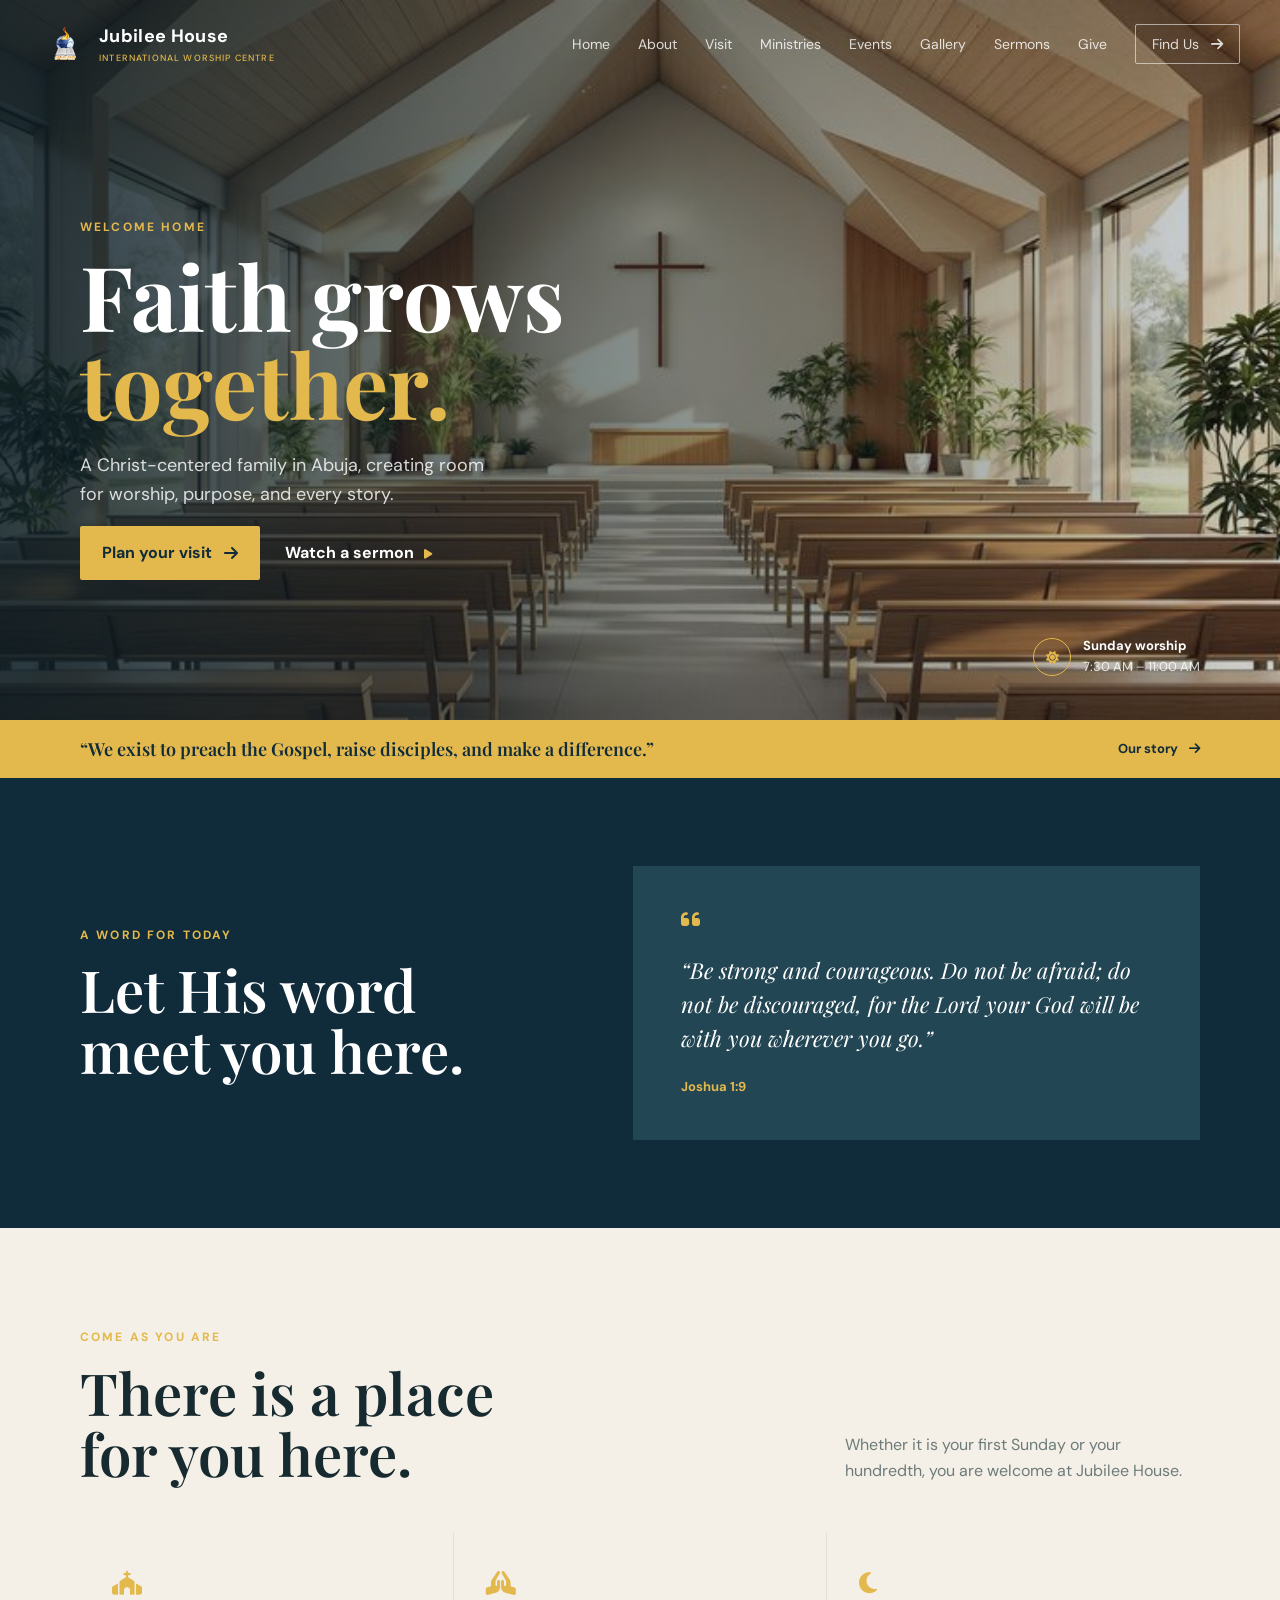
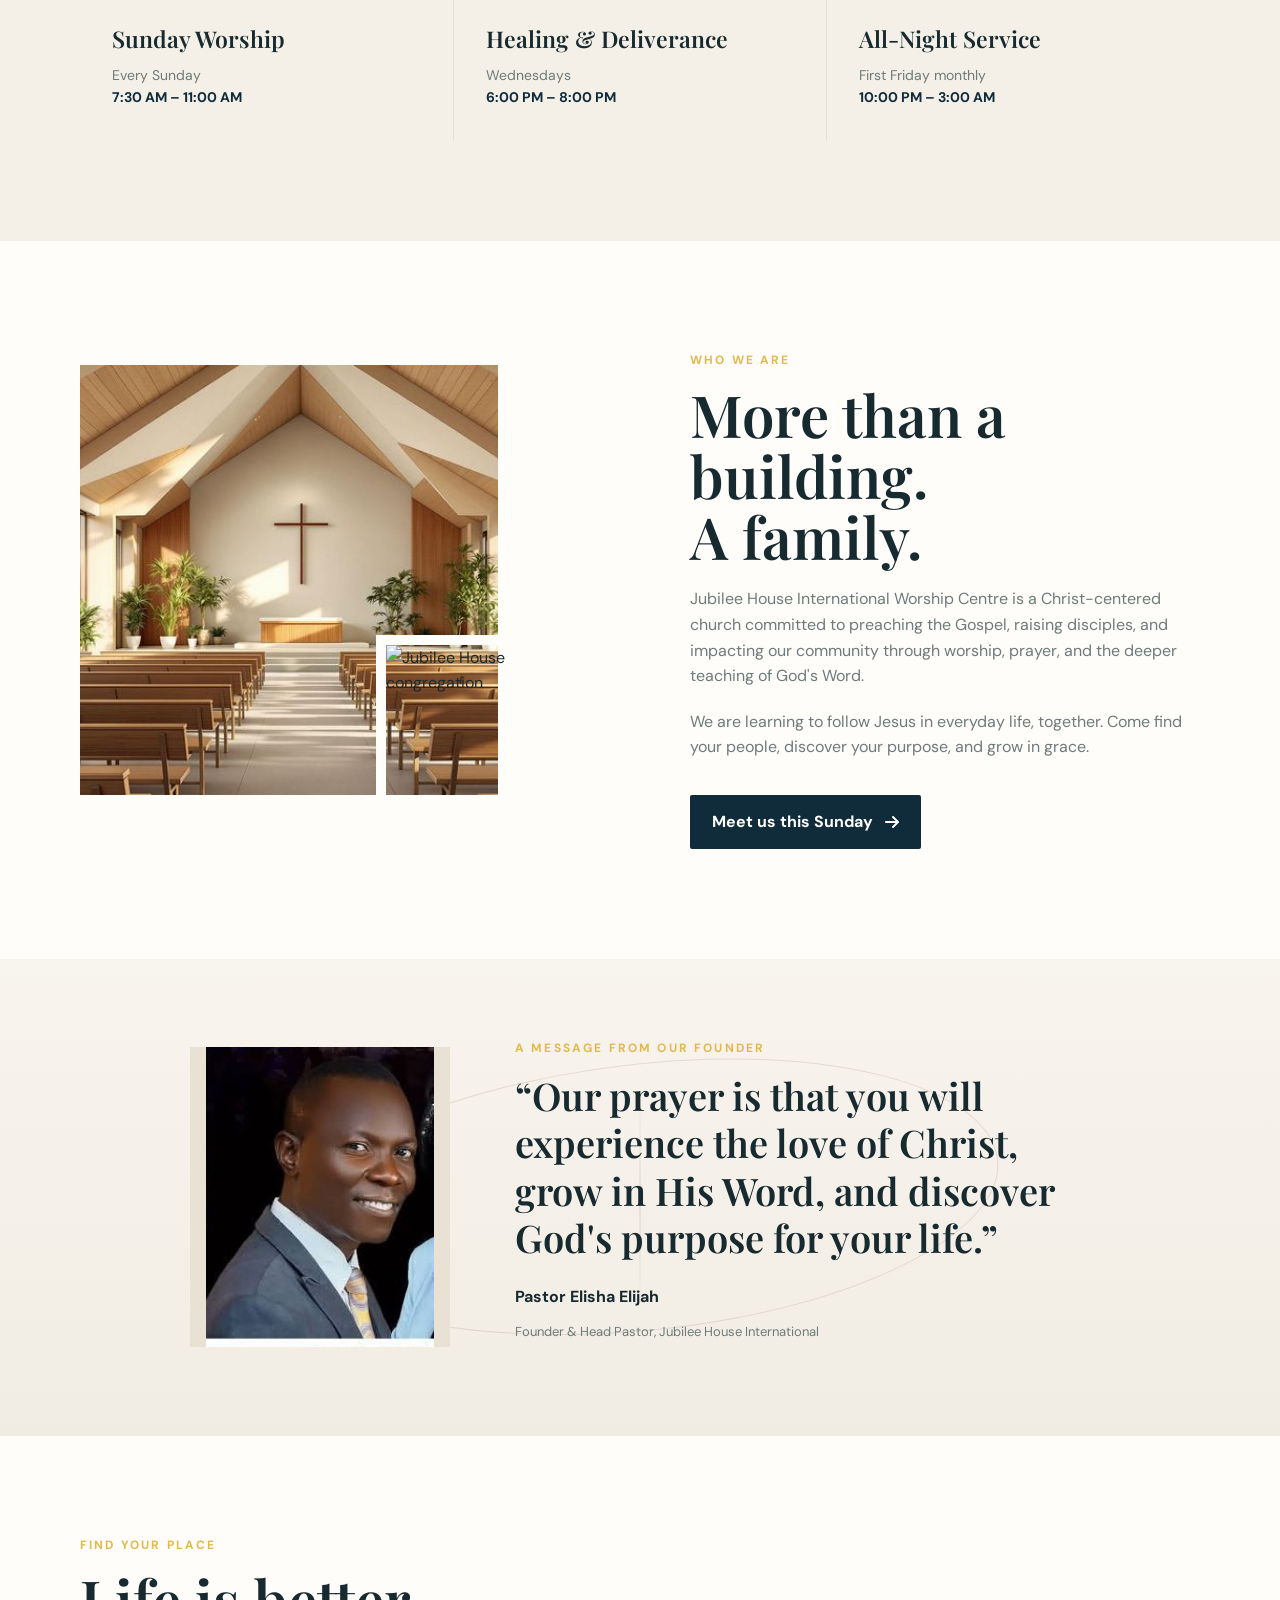
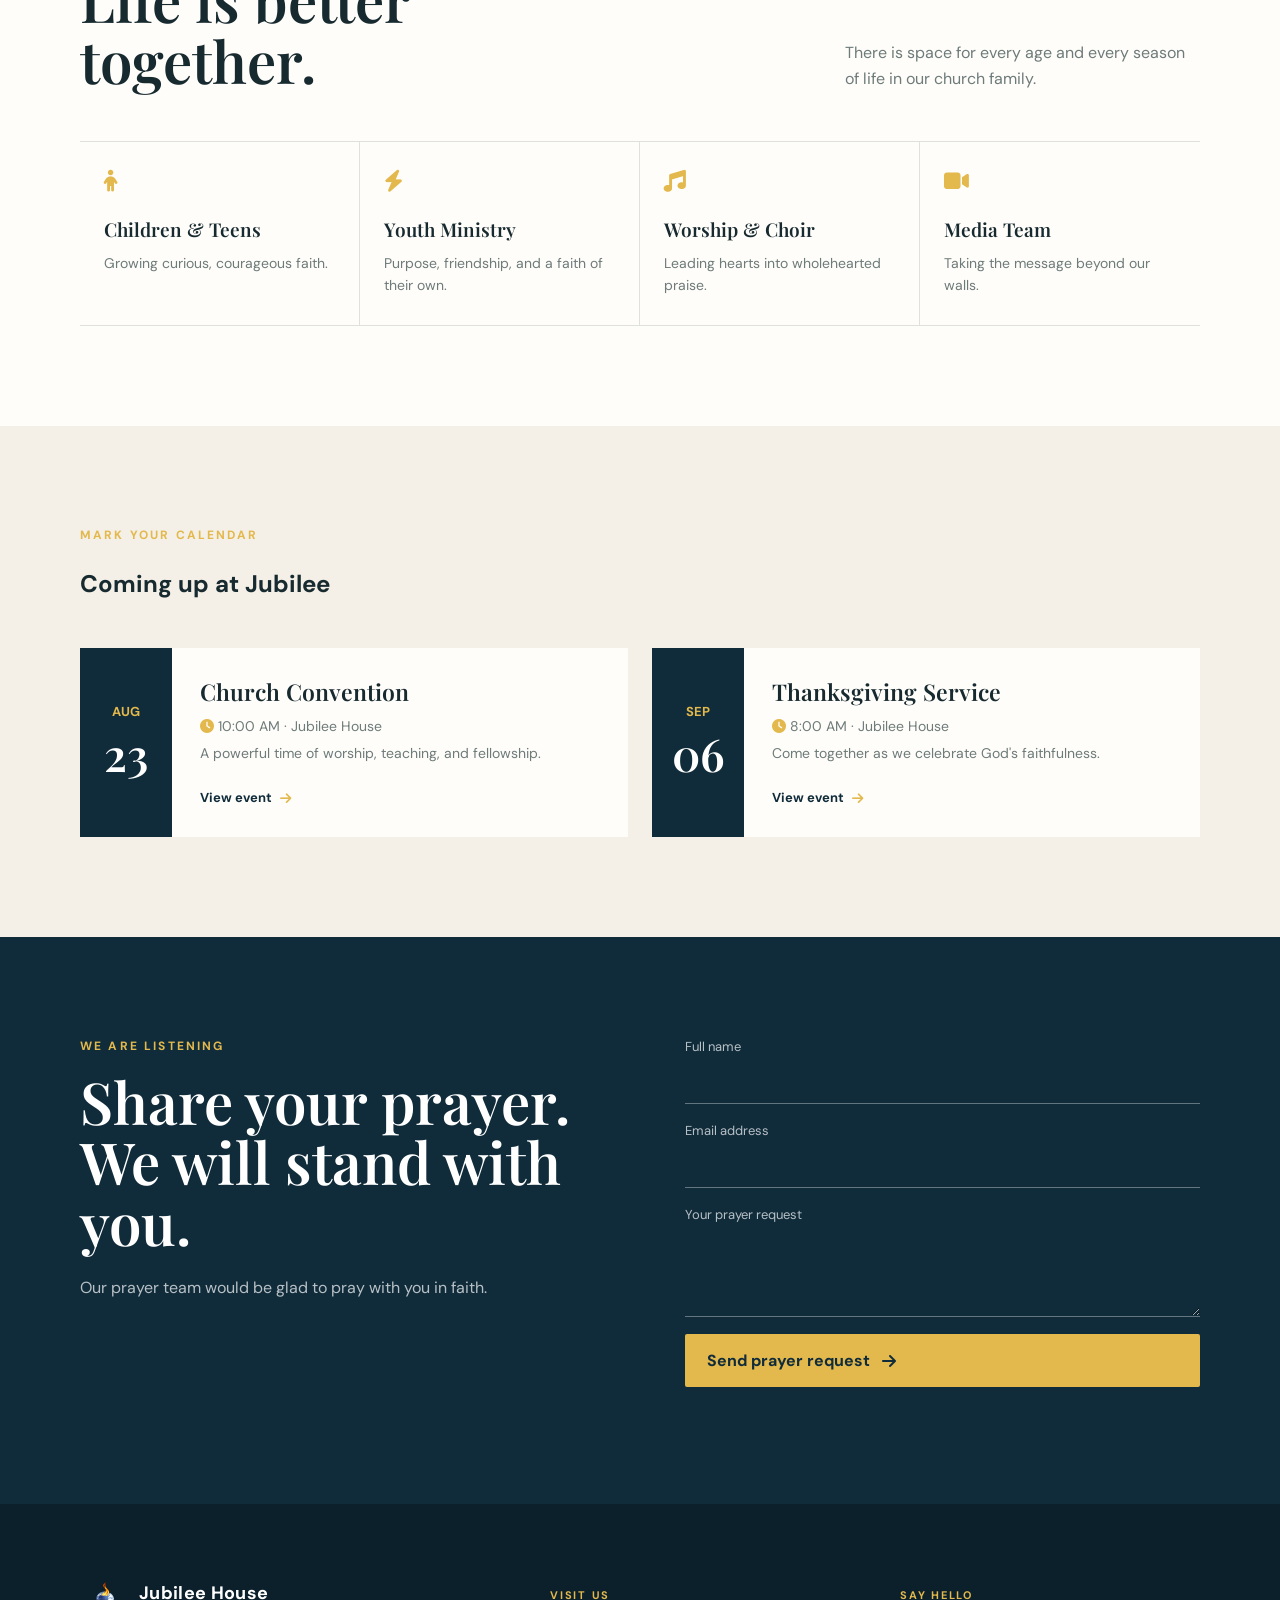
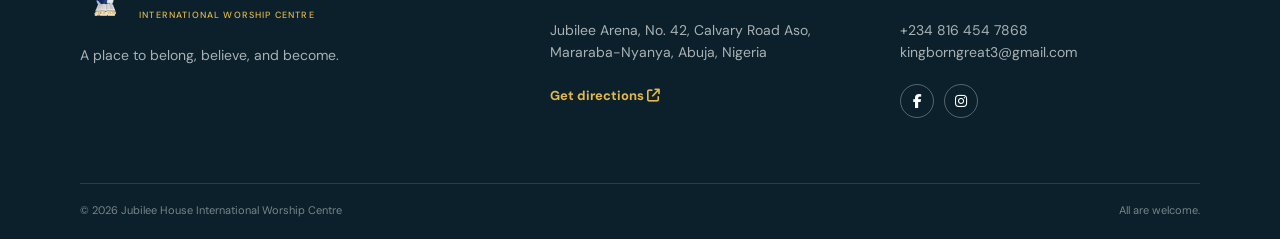
==== commit 2b206bb4: "update" ====
--- a/index.html
+++ b/index.html
@@ -19,14 +19,14 @@
             <div class="nav-panel" id="mobileMenu">
                 <button class="close-menu" id="closeMenu" type="button" aria-label="Close menu"><i class="fas fa-xmark"></i></button>
                 <ul id="nav-links">
-                    <li><a href="#home">Home</a></li><li><a href="#about">About</a></li><li><a href="#services">Visit</a></li><li><a href="#ministries">Ministries</a></li><li><a href="#events">Events</a></li><li><a href="gallery.html">Gallery</a></li><li><a href="sermons.html">Sermons</a></li><li><a href="account.html">Account</a></li><li><a href="give.html">Give</a></li><li><a class="nav-cta" href="#contact">Find Us <i class="fas fa-arrow-right"></i></a></li>
+                    <li><a href="#home">Home</a></li><li><a href="about.html">About</a></li><li><a href="visit.html">Visit</a></li><li><a href="ministries.html">Ministries</a></li><li><a href="#events">Events</a></li>                    <li><a href="gallery.html">Gallery</a></li><li><a href="sermons.html">Sermons</a></li><li><a href="give.html">Give</a></li><li><a class="nav-cta" href="#contact">Find Us <i class="fas fa-arrow-right"></i></a></li>
                 </ul>
             </div>
         </nav>
     </header>
     <main>
         <section class="hero" id="home"><div class="hero-content"><p class="eyebrow">WELCOME HOME</p><h1>Faith grows<br><em>together.</em></h1><p class="hero-copy">A Christ-centered family in Abuja, creating room for worship, purpose, and every story.</p><div class="hero-actions"><a class="button button-gold" href="#services">Plan your visit <i class="fas fa-arrow-right"></i></a><a class="text-link" href="sermons.html">Watch a sermon <i class="fas fa-play"></i></a></div></div><div class="hero-note"><span class="hero-note-icon"><i class="fas fa-sun"></i></span><span><strong>Sunday worship</strong><br>7:30 AM – 11:00 AM</span></div></section>
-        <section class="welcome-strip"><p>“We exist to preach the Gospel, raise disciples, and make a difference.”</p><a href="#about">Our story <i class="fas fa-arrow-right"></i></a></section>
+        <section class="welcome-strip"><p>“We exist to preach the Gospel, raise disciples, and make a difference.”</p><a href="about.html">Our story <i class="fas fa-arrow-right"></i></a></section>
         <section class="verse-section"><div class="section-wrap verse-grid"><div><p class="eyebrow">A WORD FOR TODAY</p><h2>Let His word<br>meet you here.</h2></div><div class="verse-card"><i class="fas fa-quote-left"></i><p id="dailyVerse">Loading today's verse...</p><strong id="verseReference"></strong></div></div></section>
         <section class="visit-section" id="services"><div class="section-wrap"><div class="section-heading"><div><p class="eyebrow">COME AS YOU ARE</p><h2>There is a place<br>for you here.</h2></div><p>Whether it is your first Sunday or your hundredth, you are welcome at Jubilee House.</p></div><div class="service-grid"><article><span class="service-icon"><i class="fas fa-church"></i></span><h3>Sunday Worship</h3><p>Every Sunday<br><strong>7:30 AM – 11:00 AM</strong></p></article><article><span class="service-icon"><i class="fas fa-hands-praying"></i></span><h3>Healing &amp; Deliverance</h3><p>Wednesdays<br><strong>6:00 PM – 8:00 PM</strong></p></article><article><span class="service-icon"><i class="fas fa-moon"></i></span><h3>All-Night Service</h3><p>First Friday monthly<br><strong>10:00 PM – 3:00 AM</strong></p></article></div></div></section>
         <section class="about-section" id="about"><div class="section-wrap about-grid"><div class="image-stack"><img class="about-main-image" src="Church interior.jpg" alt="Inside Jubilee House during worship"><img class="about-small-image" src="gallery2.JPG" alt="Jubilee House congregation"></div><div class="about-copy"><p class="eyebrow">WHO WE ARE</p><h2>More than a building.<br>A family.</h2><p>Jubilee House International Worship Centre is a Christ-centered church committed to preaching the Gospel, raising disciples, and impacting our community through worship, prayer, and the deeper teaching of God's Word.</p><p>We are learning to follow Jesus in everyday life, together. Come find your people, discover your purpose, and grow in grace.</p><a class="button button-navy" href="#contact">Meet us this Sunday <i class="fas fa-arrow-right"></i></a></div></div></section>
@@ -36,6 +36,6 @@
         <section class="prayer-section" id="prayer"><div class="section-wrap prayer-grid"><div><p class="eyebrow">WE ARE LISTENING</p><h2>Share your prayer.<br>We will stand with you.</h2><p>Our prayer team would be glad to pray with you in faith.</p></div><form class="prayer-form" id="prayerForm"><label>Full name<input type="text" name="name" required></label><label>Email address<input type="email" name="email" required></label><label>Your prayer request<textarea name="request" rows="4" required></textarea></label><button class="button button-gold" type="submit">Send prayer request <i class="fas fa-arrow-right"></i></button><p class="form-status" id="formStatus" role="status"></p></form></div></section>
     </main>
     <footer id="contact"><div class="section-wrap footer-grid"><div><a class="brand footer-brand" href="#home"><img src="logoj.PNG" alt="Jubilee House logo"><span>Jubilee House<small>International Worship Centre</small></span></a><p>A place to belong, believe, and become.</p></div><div><p class="footer-label">VISIT US</p><p>Jubilee Arena, No. 42, Calvary Road Aso,<br>Mararaba-Nyanya, Abuja, Nigeria</p><a class="footer-link" href="https://www.google.com/maps/search/?api=1&query=behind+galaxy+school,+calvary+road,+aso,+mararaba,+karu,+nasarawa+state" target="_blank" rel="noopener noreferrer">Get directions <i class="fas fa-arrow-up-right-from-square"></i></a></div><div><p class="footer-label">SAY HELLO</p><p><a href="tel:+2348164547868">+234 816 454 7868</a><br><a href="mailto:kingborngreat3@gmail.com">kingborngreat3@gmail.com</a></p><div class="social-icons"><a href="https://facebook.com/elisha.elijah.262653" aria-label="Facebook" target="_blank" rel="noopener noreferrer"><i class="fab fa-facebook-f"></i></a><a href="https://instagram.com/your_page" aria-label="Instagram" target="_blank" rel="noopener noreferrer"><i class="fab fa-instagram"></i></a></div></div></div><div class="footer-bottom section-wrap"><span>&copy; 2026 Jubilee House International Worship Centre</span><span>All are welcome.</span></div></footer>
-+    <script src="script.js"></script>
-+</body>
-+</html>
+    <script src="script.js"></script>
+</body>
+</html>
--- a/style.css
+++ b/style.css
@@ -1,3 +1,8 @@
+/* Final responsive layout rules */
+*,*::before,*::after{box-sizing:border-box}html,body{max-width:100%;overflow-x:hidden}img{max-width:100%;height:auto}.section-wrap{width:min(1120px,calc(100% - 48px))}.hero-content{width:min(1120px,calc(100% - 48px))}.gallery-hero,.sermon-hero,.give-hero{background-image:linear-gradient(90deg,rgba(12,27,34,.82),rgba(12,27,34,.42)),url('hero-church-interior.jpg')!important;background-position:center;background-size:cover;background-repeat:no-repeat}.gallery-hero,.sermon-hero,.give-hero{filter:saturate(.82) contrast(.96) brightness(.98)}@media (min-width:761px) and (max-width:1100px){.navbar{width:calc(100% - 40px)}.menu-toggle{display:block!important;background:transparent;border:0;color:#fff;font-size:24px;padding:10px}.nav-panel{display:block;position:fixed;inset:0 0 0 36%;padding:90px 34px 30px;background:var(--navy);transform:translateX(100%);transition:transform .3s ease;box-shadow:-12px 0 35px rgba(0,0,0,.2);z-index:100}.nav-panel.open{transform:translateX(0)}.close-menu{display:block!important;position:absolute;top:25px;right:25px;background:transparent;color:#fff;border:0;font-size:22px}.nav-panel ul{display:grid;gap:0}.nav-panel li{border-bottom:1px solid rgba(255,255,255,.12)}.nav-panel a{display:block;padding:15px 0;font-size:16px}.nav-cta{border:0;padding:15px 0}.hero h1{font-size:clamp(58px,8vw,82px)}.hero{min-height:680px}.verse-grid,.give-grid,.event-detail-grid{gap:45px}.about-grid{gap:55px}.pastor-grid{gap:40px}.service-grid{grid-template-columns:repeat(3,1fr)}.ministry-grid{grid-template-columns:repeat(2,1fr)}.ministry-grid article:nth-child(2){border-right:0}.ministry-grid article:nth-child(-n+2){border-bottom:1px solid var(--line)}.sermon-grid{grid-template-columns:repeat(2,1fr)}.photo-grid{grid-template-columns:repeat(3,1fr);grid-auto-rows:190px}.photo-tile-wide{grid-column:span 2}.footer-grid{gap:28px}}
+@media (min-width:1101px){.menu-toggle,.close-menu{display:none}.nav-panel{display:block}.nav-panel ul{display:flex}.hero-content{padding-right:180px}}
+@media (max-width:760px){.section-wrap,.navbar,.hero-content{width:calc(100% - 36px)}.hero-copy,.sermon-hero-content>p:not(.eyebrow),.gallery-hero-content>p:not(.eyebrow),.give-hero-content>p:not(.eyebrow){font-size:16px}.service-grid,.ministry-grid,.event-grid,.sermon-grid,.giving-option-grid,.event-people-grid{grid-template-columns:1fr}.footer-grid{grid-template-columns:1fr}.hero-actions{flex-direction:column;align-items:flex-start}.photo-grid{grid-template-columns:1fr 1fr;grid-auto-rows:170px}.photo-tile-wide{grid-column:span 2}.account-main{display:block}.account-intro{min-height:520px;padding:125px 18px 60px}.account-panel{padding:0 18px 70px}.give-grid,.verse-grid,.about-grid,.pastor-grid,.prayer-grid,.event-detail-grid{grid-template-columns:1fr}.section-heading,.sermon-heading,.gallery-heading{display:block}.section-heading>p,.gallery-heading>p{margin-top:18px}.event-detail-card{margin-top:5px}.footer-bottom{display:block}.footer-bottom span{display:block}.nav-panel{max-width:100vw}}
+ .account-help-link{display:inline-block;margin-top:16px;color:var(--navy);font-size:13px;font-weight:700}.account-help-link:hover{color:#9a7a2c}
  .event-button{display:inline-flex;align-items:center;gap:8px;margin-top:18px;color:var(--navy);font-size:13px;font-weight:700}.event-button i{color:var(--gold)}.event-button:hover{color:#8b6d23}
  .event-detail-hero{min-height:520px;background:linear-gradient(90deg,rgba(10,28,37,.9),rgba(10,28,37,.42)),url('gallery1.JPG') center/cover;color:#fff;display:flex;align-items:center}.event-detail-hero-content{padding-top:70px}.event-detail-hero h1{font:700 clamp(50px,7vw,82px)/1 var(--serif);margin:0 0 20px;color:#fff}.event-detail-hero-content>p:last-child{max-width:520px;color:rgba(255,255,255,.8);font-size:18px}.event-detail-section{padding:100px 0;background:var(--paper)}.event-detail-grid{display:grid;grid-template-columns:1fr 1fr;gap:90px;align-items:center}.event-detail-grid h2,.event-people h2{font:600 clamp(38px,5vw,58px)/1.05 var(--serif);margin:0 0 20px}.event-detail-grid>div:first-child>p:not(.eyebrow){max-width:520px;color:var(--muted);margin:0 0 30px}.event-detail-card{display:grid;gap:1px;background:var(--line)}.event-detail-card>div{display:flex;align-items:center;gap:18px;padding:23px;background:var(--cream)}.event-detail-card i{width:26px;color:var(--gold);font-size:20px;text-align:center}.event-detail-card span{display:grid;gap:2px;color:var(--muted);font-size:12px}.event-detail-card strong{color:var(--navy);font-size:16px}.event-people{padding:100px 0;background:var(--cream)}.event-people-grid{display:grid;grid-template-columns:repeat(3,1fr);gap:1px;background:var(--line);margin-top:45px}.event-people-grid article{background:var(--cream);padding:30px}.event-people-grid i{color:var(--gold);font-size:23px}.event-people-grid span{display:block;margin-top:20px;color:var(--muted);font-size:11px;letter-spacing:.12em;text-transform:uppercase}.event-people-grid strong{display:block;margin-top:7px;color:var(--navy);font:600 21px var(--serif)}.event-people-grid p{color:var(--muted);font-size:13px;margin:8px 0 0}
  @media (max-width:760px){.event-detail-hero{min-height:560px}.event-detail-hero-content{padding-top:80px}.event-detail-hero h1{font-size:clamp(48px,13vw,68px)}.event-detail-section,.event-people{padding:70px 0}.event-detail-grid,.event-people-grid{grid-template-columns:1fr;gap:35px}.event-people-grid{gap:1px;margin-top:30px}.event-people-grid article{padding:25px 20px}.event-detail-card{margin-top:5px}}
@@ -7,11 +12,14 @@
  .pastor-grid img{object-fit:contain !important;background:#e8e1d4}
 body{overflow-x:hidden}
 html{overflow-x:hidden}
+.account-form-panel select{width:100%;padding:12px 0;border:0;border-bottom:1px solid var(--line);background:transparent;color:var(--ink);outline:0;font:inherit}.account-form-panel select:focus{border-color:var(--gold)}
  .give-hero{min-height:520px;background:linear-gradient(90deg,rgba(10,28,37,.9),rgba(10,28,37,.42)),url('dailyverse.jpg') center/cover;color:#fff;display:flex;align-items:center}.give-hero-content{padding-top:70px}.give-hero h1{font:700 clamp(54px,8vw,88px)/.96 var(--serif);margin:0 0 24px}.give-hero h1 em{color:var(--gold);font-style:normal}.give-hero-content>p:not(.eyebrow){max-width:430px;color:rgba(255,255,255,.8);font-size:18px}.give-section{padding:105px 0;background:var(--paper)}.give-grid{display:grid;grid-template-columns:1fr 1fr;gap:90px;align-items:start}.give-copy h2,.giving-option-grid h3{font:600 clamp(38px,5vw,58px)/1.05 var(--serif);margin:0}.give-copy>p:not(.eyebrow){max-width:440px;color:var(--muted);margin:24px 0 38px}.give-values{display:grid;gap:20px}.give-values span{display:grid;grid-template-columns:38px 1fr;column-gap:12px;align-items:center}.give-values i{grid-row:span 2;color:var(--gold);font-size:22px}.give-values strong{font-size:15px}.give-values small{color:var(--muted);font-size:13px}.give-card{padding:38px;background:var(--cream);box-shadow:0 18px 50px rgba(16,44,59,.08)}.give-card h2{font:600 34px var(--serif);margin:0 0 24px}.give-card form{display:grid;gap:18px}.give-card fieldset{border:0;padding:0;margin:0}.give-card legend,.give-label{display:block;color:var(--muted);font-size:13px;margin-bottom:8px}.gift-types{display:grid;grid-template-columns:repeat(3,1fr);gap:8px}.gift-types label{position:relative}.gift-types input{position:absolute;opacity:0}.gift-types span{display:block;padding:11px 8px;border:1px solid var(--line);background:var(--paper);text-align:center;font-size:13px;cursor:pointer}.gift-types input:checked+span{border-color:var(--gold);background:#f8e8b6;color:var(--navy);font-weight:700}.give-label{position:relative}.give-label input{width:100%;padding:12px 48px 12px 0;border:0;border-bottom:1px solid var(--line);background:transparent;color:var(--ink);outline:0;font:inherit}.give-label input:focus{border-color:var(--gold)}.currency{position:absolute;right:0;bottom:13px;color:var(--muted);font-size:11px;font-weight:700}.optional{float:right;font-size:11px}.amount-presets{display:flex;gap:8px;flex-wrap:wrap;margin-top:-6px}.amount-presets button{border:1px solid var(--line);background:var(--paper);padding:8px 12px;color:var(--navy);font-size:12px;cursor:pointer}.amount-presets button:hover{border-color:var(--gold);background:#f8e8b6}.give-submit{justify-content:center;margin-top:6px}.give-status{min-height:40px;margin:0;color:#347354;font-size:13px;line-height:1.45}.giving-options{padding:100px 0;background:var(--cream)}.giving-option-grid{display:grid;grid-template-columns:repeat(3,1fr);gap:1px;background:var(--line)}.giving-option-grid article{background:var(--cream);padding:32px}.giving-option-grid span{display:grid;place-items:center;width:44px;height:44px;border-radius:50%;background:var(--navy);color:var(--gold)}.giving-option-grid h3{font-size:25px;margin:20px 0 10px}.giving-option-grid p{color:var(--muted);font-size:14px;margin:0 0 20px}.giving-option-grid a{color:var(--navy);font-size:13px;font-weight:700}.giving-option-grid a i{color:var(--gold);margin-left:7px}.give-quote{padding:75px 0;text-align:center;background:var(--navy);color:#fff}.give-quote i{color:var(--gold);font-size:22px}.give-quote blockquote{font:600 clamp(28px,4vw,44px) var(--serif);margin:14px 0 5px}.give-quote p{color:var(--gold);font-size:13px}
  @media (max-width:760px){.give-hero{min-height:560px}.give-hero-content{padding-top:80px}.give-hero h1{font-size:clamp(52px,15vw,70px)}.give-hero-content>p:not(.eyebrow){font-size:16px}.give-section,.giving-options{padding:70px 0}.give-grid{grid-template-columns:1fr;gap:48px}.give-copy h2{font-size:42px}.give-card{padding:28px 22px}.giving-option-grid{grid-template-columns:1fr}.giving-option-grid article{padding:26px 22px}.give-quote{padding:60px 18px}}
  .account-main{min-height:760px;display:grid;grid-template-columns:1fr 1fr;background:var(--cream)}.account-intro{display:flex;align-items:center;min-height:760px;padding:120px max(36px,calc((100vw - 1120px)/2)) 90px max(36px,calc((100vw - 1120px)/2));background:linear-gradient(90deg,rgba(10,28,37,.94),rgba(10,28,37,.64)),url('gallery3.JPG') center/cover;color:#fff}.account-intro h1{font:700 clamp(48px,5vw,76px)/1 var(--serif);margin:0 0 25px}.account-intro h1 em{color:var(--gold);font-style:normal}.account-intro>div>p:not(.eyebrow){max-width:410px;color:rgba(255,255,255,.76);font-size:17px}.account-points{display:grid;gap:13px;margin-top:35px;color:rgba(255,255,255,.82);font-size:14px}.account-points i{width:24px;color:var(--gold);margin-right:8px}.account-panel{display:flex;align-items:center;justify-content:center;padding:120px 36px 80px}.account-card{width:min(100%,470px);padding:38px;background:var(--paper);box-shadow:0 18px 55px rgba(16,44,59,.1)}.account-tabs{display:grid;grid-template-columns:1fr 1fr;border-bottom:1px solid var(--line);margin:-38px -38px 36px}.account-tab{padding:18px 10px;background:transparent;border:0;border-bottom:2px solid transparent;color:var(--muted);font-weight:700;cursor:pointer}.account-tab.active{color:var(--navy);border-bottom-color:var(--gold)}.account-form-panel h2{font:600 32px var(--serif);margin:0}.account-muted{color:var(--muted);font-size:14px;margin:5px 0 25px}.account-form-panel form{display:grid;gap:17px}.account-form-panel label{display:grid;gap:6px;color:var(--muted);font-size:13px}.account-form-panel input:not([type="checkbox"]){width:100%;padding:12px 0;border:0;border-bottom:1px solid var(--line);background:transparent;color:var(--ink);outline:0;font:inherit}.account-form-panel input:not([type="checkbox"]):focus{border-color:var(--gold)}.password-field{position:relative}.password-field input{padding-right:38px!important}.password-toggle{position:absolute;right:0;bottom:8px;border:0;background:transparent;color:var(--muted);cursor:pointer}.check-row{display:flex!important;grid-template-columns:none;align-items:flex-start;gap:8px;line-height:1.4}.check-row input{accent-color:var(--gold);margin-top:5px}.account-submit{justify-content:center;margin-top:7px}.account-status{min-height:20px;margin:0;font-size:13px}.account-status.success{color:#347354}.account-status.error{color:#a34136}.account-note{border-top:1px solid var(--line);margin:30px 0 0;padding-top:18px;color:var(--muted);font-size:11px;line-height:1.5}.account-note i{color:var(--gold);margin-right:5px}
  @media (max-width:760px){.account-main{display:block}.account-intro{min-height:520px;padding:125px 18px 60px}.account-intro h1{font-size:clamp(48px,14vw,68px)}.account-intro>div>p:not(.eyebrow){font-size:16px}.account-points{margin-top:25px}.account-panel{padding:0 18px 70px;margin-top:-1px}.account-card{padding:28px 22px}.account-tabs{margin:-28px -22px 30px}.account-tab{padding:16px 6px}.account-form-panel h2{font-size:28px}}
-:root{--navy:#102c3b;--ink:#172a30;--muted:#6d7b7a;--gold:#e3b84c;--cream:#f4f0e7;--paper:#fffdf9;--line:#dfe2db;--serif:'Playfair Display',Georgia,serif;--sans:'DM Sans',sans-serif}*{box-sizing:border-box}html{scroll-behavior:smooth}body{margin:0;background:var(--paper);color:var(--ink);font-family:var(--sans);font-size:16px;line-height:1.6}body.menu-open{overflow:hidden}a{color:inherit;text-decoration:none}button{font:inherit}img{display:block;max-width:100%}.section-wrap{width:min(1120px,calc(100% - 48px));margin:auto}.site-header{position:absolute;z-index:10;top:0;width:100%;color:#fff}.navbar{width:min(1200px,calc(100% - 48px));height:88px;margin:auto;display:flex;align-items:center;justify-content:space-between}.brand{display:flex;align-items:center;gap:11px;font-weight:700;letter-spacing:.02em}.brand img{width:48px;height:48px;object-fit:contain}.brand span{font-size:18px}.brand small{display:block;font-size:9px;letter-spacing:.13em;text-transform:uppercase;color:var(--gold);font-weight:500}.nav-panel ul{display:flex;align-items:center;gap:28px;list-style:none;margin:0;padding:0}.nav-panel a{font-size:14px;color:rgba(255,255,255,.82)}.nav-panel a:hover{color:var(--gold)}.nav-cta{border:1px solid rgba(255,255,255,.55);padding:10px 16px;border-radius:2px}.nav-cta i{margin-left:8px}.menu-toggle,.close-menu{display:none}.hero{min-height:720px;background:linear-gradient(90deg,rgba(10,28,37,.85) 0%,rgba(10,28,37,.48) 52%,rgba(10,28,37,.18)),url('Church interior.jpg') center/cover;position:relative;color:white;display:flex;align-items:center}.hero-content{width:min(1120px,calc(100% - 48px));margin:78px auto 0}.eyebrow{margin:0 0 14px;color:var(--gold);font-size:12px;font-weight:700;letter-spacing:.18em}.hero h1{font:700 clamp(52px,7vw,92px)/.98 var(--serif);margin:0 0 24px;letter-spacing:0}.hero h1 em{color:var(--gold);font-style:normal}.hero-copy{max-width:430px;color:rgba(255,255,255,.82);font-size:18px}.hero-actions{display:flex;align-items:center;gap:25px;margin-top:36px}.button{display:inline-flex;align-items:center;gap:12px;border:0;padding:14px 22px;border-radius:2px;font-weight:700;cursor:pointer}.button-gold{background:var(--gold);color:var(--navy)}.button-gold:hover{background:#f1ca65}.button-navy{background:var(--navy);color:#fff}.text-link{font-weight:700}.text-link i{font-size:11px;margin-left:6px;color:var(--gold)}.hero-note{position:absolute;right:max(24px,calc((100% - 1120px)/2));bottom:42px;display:flex;align-items:center;gap:12px;font-size:13px;color:rgba(255,255,255,.8)}.hero-note-icon{display:grid;place-items:center;width:38px;height:38px;border:1px solid var(--gold);color:var(--gold);border-radius:50%}.hero-note strong{color:#fff}.welcome-strip{background:var(--gold);color:var(--navy);padding:17px max(24px,calc((100% - 1120px)/2));display:flex;align-items:center;justify-content:space-between;gap:20px}.welcome-strip p{margin:0;font:600 18px var(--serif)}.welcome-strip a{font-size:13px;font-weight:700;white-space:nowrap}.welcome-strip i{margin-left:8px}.verse-section{background:var(--navy);color:#fff;padding:88px 0}.verse-grid{display:grid;grid-template-columns:1fr 1.2fr;gap:80px;align-items:center}.verse-section h2,.section-heading h2,.about-copy h2,.prayer-section h2{font:600 clamp(38px,5vw,58px)/1.05 var(--serif);margin:0}.verse-card{position:relative;background:#234654;padding:42px 48px}.verse-card>i{color:var(--gold);font-size:22px}.verse-card p{font:italic 22px/1.55 var(--serif);margin:18px 0}.verse-card strong{color:var(--gold);font-size:13px}.visit-section,.ministries-section,.events-section{padding:100px 0}.visit-section{background:var(--cream)}.section-heading{display:flex;justify-content:space-between;gap:60px;align-items:end;margin-bottom:50px}.section-heading>p{max-width:355px;color:var(--muted);margin:0}.service-grid{display:grid;grid-template-columns:repeat(3,1fr);gap:1px;background:var(--line)}.service-grid article{background:var(--cream);padding:32px}.service-icon{color:var(--gold);font-size:24px}.service-grid h3,.ministry-grid h3,.event-grid h3{font:600 23px var(--serif);margin:19px 0 10px}.service-grid p,.ministry-grid p,.event-grid p{margin:0;color:var(--muted);font-size:14px}.service-grid strong{color:var(--navy)}.about-section{padding:110px 0;background:var(--paper)}.about-grid{display:grid;grid-template-columns:1fr 1fr;gap:100px;align-items:center}.image-stack{position:relative;min-height:470px}.about-main-image{width:82%;height:430px;object-fit:cover}.about-small-image{position:absolute;right:0;bottom:0;width:42%;height:200px;object-fit:cover;border:10px solid var(--paper)}.about-copy>p:not(.eyebrow){color:var(--muted);margin:20px 0}.about-copy .button{margin-top:15px}.pastor-section{background:var(--cream);padding:80px 0}.pastor-grid{display:grid;grid-template-columns:260px 1fr;gap:65px;align-items:center;max-width:900px}.pastor-grid img{width:260px;height:300px;object-fit:cover}.pastor-grid blockquote{font:600 clamp(25px,3vw,38px)/1.25 var(--serif);margin:0 0 22px;max-width:700px}.pastor-grid>div>p:last-child{color:var(--muted);font-size:13px}.signature{font-weight:700;margin:0}.ministries-section{background:var(--paper)}.ministry-grid{display:grid;grid-template-columns:repeat(4,1fr);border-top:1px solid var(--line);border-bottom:1px solid var(--line)}.ministry-grid article{padding:28px 24px;border-right:1px solid var(--line)}.ministry-grid article:last-child{border:0}.ministry-grid i{color:var(--gold);font-size:22px}.ministry-grid h3{font-size:19px}.events-section{background:var(--cream)}.event-grid{display:grid;grid-template-columns:1fr 1fr;gap:24px;margin-top:45px}.event-grid article{display:grid;grid-template-columns:92px 1fr;background:var(--paper)}.event-date{background:var(--navy);color:#fff;display:flex;flex-direction:column;align-items:center;justify-content:center}.event-date b{color:var(--gold);font-size:13px}.event-date strong{font:600 45px var(--serif)}.event-grid article>div:last-child{padding:28px}.event-grid h3{margin:0 0 8px}.event-grid p{margin:5px 0}.event-grid p i{color:var(--gold)}.prayer-section{background:var(--navy);color:#fff;padding:100px 0}.prayer-grid{display:grid;grid-template-columns:1fr 1fr;gap:90px}.prayer-section h2{margin-bottom:22px}.prayer-section>div>div>p:last-child{color:rgba(255,255,255,.7)}.prayer-form{display:grid;gap:17px}.prayer-form label{display:grid;gap:6px;color:rgba(255,255,255,.7);font-size:13px}.prayer-form input,.prayer-form textarea{width:100%;padding:12px 0;border:0;border-bottom:1px solid rgba(255,255,255,.35);background:transparent;color:#fff;outline:0;resize:vertical}.prayer-form input:focus,.prayer-form textarea:focus{border-color:var(--gold)}.form-status{color:var(--gold);font-size:13px;margin:0}footer{background:#0b202b;color:#fff;padding:72px 0 20px}.footer-grid{display:grid;grid-template-columns:1.4fr 1fr 1fr;gap:50px;padding-bottom:65px}.footer-brand{margin-bottom:20px}.footer-grid p{color:rgba(255,255,255,.65);font-size:14px}.footer-label{color:var(--gold)!important;font-size:11px!important;font-weight:700;letter-spacing:.16em}.footer-link{display:inline-block;color:var(--gold);font-size:13px;font-weight:700;margin-top:8px}.social-icons{display:flex;gap:10px;margin-top:20px}.social-icons a{display:grid;place-items:center;width:34px;height:34px;border:1px solid rgba(255,255,255,.3);border-radius:50%;font-size:14px}.social-icons a:hover{background:var(--gold);color:var(--navy)}.footer-bottom{border-top:1px solid rgba(255,255,255,.13);padding-top:18px;display:flex;justify-content:space-between;color:rgba(255,255,255,.45);font-size:11px}
+:root{--navy:#102c3b;--ink:#172a30;--muted:#6d7b7a;--gold:#e3b84c;--cream:#f4f0e7;--paper:#fffdf9;--line:#dfe2db;--serif:'Playfair Display',Georgia,serif;--sans:'DM Sans',sans-serif}*{box-sizing:border-box}html{scroll-behavior:smooth}body{margin:0;background:var(--paper);color:var(--ink);font-family:var(--sans);font-size:16px;line-height:1.6}body.menu-open{overflow:hidden}a{color:inherit;text-decoration:none}button{font:inherit}img{display:block;max-width:100%}.section-wrap{width:min(1120px,calc(100% - 48px));margin:auto}.site-header{position:absolute;z-index:10;top:0;width:100%;color:#fff}.navbar{width:min(1200px,calc(100% - 48px));height:88px;margin:auto;display:flex;align-items:center;justify-content:space-between}.brand{display:flex;align-items:center;gap:11px;font-weight:700;letter-spacing:.02em}.brand img{width:48px;height:48px;object-fit:contain}.brand span{font-size:18px}.brand small{display:block;font-size:9px;letter-spacing:.13em;text-transform:uppercase;color:var(--gold);font-weight:500}.nav-panel ul{display:flex;align-items:center;gap:28px;list-style:none;margin:0;padding:0}.nav-panel a{font-size:14px;color:rgba(255,255,255,.82)}.nav-panel a:hover{color:var(--gold)}.nav-cta{border:1px solid rgba(255,255,255,.55);padding:10px 16px;border-radius:2px}.nav-cta i{margin-left:8px}.menu-toggle,.close-menu{display:none}.hero{min-height:720px;background:linear-gradient(90deg,rgba(10,28,37,.85) 0%,rgba(10,28,37,.48) 52%,rgba(10,28,37,.18)),url('Church interior.jpg') center/cover;position:relative;color:white;display:flex;align-items:center}.hero-content{width:min(1120px,calc(100% - 48px));margin:78px auto 0}.eyebrow{margin:0 0 14px;color:var(--gold);font-size:12px;font-weight:700;letter-spacing:.18em}.hero h1{font:700 clamp(52px,7vw,92px)/.98 var(--serif);margin:0 0 24px;letter-spacing:0}.hero h1 em{color:var(--gold);font-style:normal}.hero-copy{max-width:430px;color:rgba(255,255,255,.82);font-size:18px}.hero-actions{display:flex;align-items:center;gap:25px;margin
+@media (max-width:760px){body .menu-toggle{display:block;background:transparent;border:0;color:#fff;font-size:22px;padding:10px;cursor:pointer}body .nav-panel{position:fixed;inset:0 0 0 auto;width:min(82vw,320px);padding:78px 22px 28px;background:var(--navy);transform:translateX(105%);transition:transform .3s ease;box-shadow:-12px 0 35px rgba(0,0,0,.2);z-index:120}body .nav-panel.open{transform:translateX(0)}body .close-menu{display:block;position:absolute;top:20px;right:18px;font-size:22px;color:#fff;background:transparent;border:0;cursor:pointer}body .nav-panel ul{display:grid;gap:0;list-style:none;margin:0;padding:0}body .nav-panel li{border-bottom:1px solid rgba(255,255,255,.12)}body .nav-panel a{display:block;padding:14px 0;font-size:16px;color:rgba(255,255,255,.9)}body .nav-cta{border:0;padding:14px 0}}
+-top:36px}.button{display:inline-flex;align-items:center;gap:12px;border:0;padding:14px 22px;border-radius:2px;font-weight:700;cursor:pointer}.button-gold{background:var(--gold);color:var(--navy)}.button-gold:hover{background:#f1ca65}.button-navy{background:var(--navy);color:#fff}.text-link{font-weight:700}.text-link i{font-size:11px;margin-left:6px;color:var(--gold)}.hero-note{position:absolute;right:max(24px,calc((100% - 1120px)/2));bottom:42px;display:flex;align-items:center;gap:12px;font-size:13px;color:rgba(255,255,255,.8)}.hero-note-icon{display:grid;place-items:center;width:38px;height:38px;border:1px solid var(--gold);color:var(--gold);border-radius:50%}.hero-note strong{color:#fff}.welcome-strip{background:var(--gold);color:var(--navy);padding:17px max(24px,calc((100% - 1120px)/2));display:flex;align-items:center;justify-content:space-between;gap:20px}.welcome-strip p{margin:0;font:600 18px var(--serif)}.welcome-strip a{font-size:13px;font-weight:700;white-space:nowrap}.welcome-strip i{margin-left:8px}.verse-section{background:var(--navy);color:#fff;padding:88px 0}.verse-grid{display:grid;grid-template-columns:1fr 1.2fr;gap:80px;align-items:center}.verse-section h2,.section-heading h2,.about-copy h2,.prayer-section h2{font:600 clamp(38px,5vw,58px)/1.05 var(--serif);margin:0}.verse-card{position:relative;background:#234654;padding:42px 48px}.verse-card>i{color:var(--gold);font-size:22px}.verse-card p{font:italic 22px/1.55 var(--serif);margin:18px 0}.verse-card strong{color:var(--gold);font-size:13px}.visit-section,.ministries-section,.events-section{padding:100px 0}.visit-section{background:var(--cream)}.section-heading{display:flex;justify-content:space-between;gap:60px;align-items:end;margin-bottom:50px}.section-heading>p{max-width:355px;color:var(--muted);margin:0}.service-grid{display:grid;grid-template-columns:repeat(3,1fr);gap:1px;background:var(--line)}.service-grid article{background:var(--cream);padding:32px}.service-icon{color:var(--gold);font-size:24px}.service-grid h3,.ministry-grid h3,.event-grid h3{font:600 23px var(--serif);margin:19px 0 10px}.service-grid p,.ministry-grid p,.event-grid p{margin:0;color:var(--muted);font-size:14px}.service-grid strong{color:var(--navy)}.about-section{padding:110px 0;background:var(--paper)}.about-grid{display:grid;grid-template-columns:1fr 1fr;gap:100px;align-items:center}.image-stack{position:relative;min-height:470px}.about-main-image{width:82%;height:430px;object-fit:cover}.about-small-image{position:absolute;right:0;bottom:0;width:42%;height:200px;object-fit:cover;border:10px solid var(--paper)}.about-copy>p:not(.eyebrow){color:var(--muted);margin:20px 0}.about-copy .button{margin-top:15px}.pastor-section{position:relative;overflow:hidden;background:linear-gradient(180deg,#f8f4ee 0%,#f1ece3 100%);padding:80px 0}.pastor-section .section-wrap{position:relative;isolation:isolate}.pastor-section .section-wrap::before{content:"";position:absolute;inset:8% 10% 8% 10%;border:1px solid rgba(134,111,82,.18);border-radius:52% 48% 49% 51% / 50% 50% 50% 50%;transform:rotate(-6deg);pointer-events:none}.pastor-section .section-wrap::after{content:"";position:absolute;left:50%;top:15%;bottom:15%;width:1px;background:linear-gradient(180deg,transparent,rgba(134,111,82,.26),transparent);transform:translateX(-50%);pointer-events:none}.pastor-section .section-wrap>*{position:relative;z-index:1}.pastor-grid{display:grid;grid-template-columns:260px 1fr;gap:65px;align-items:center;max-width:900px}.pastor-grid img{width:260px;height:300px;object-fit:cover}.pastor-grid blockquote{font:600 clamp(25px,3vw,38px)/1.25 var(--serif);margin:0 0 22px;max-width:700px}.pastor-grid>div>p:last-child{color:var(--muted);font-size:13px}.signature{font-weight:700;margin:0}.ministries-section{background:var(--paper)}.ministry-grid{display:grid;grid-template-columns:repeat(4,1fr);border-top:1px solid var(--line);border-bottom:1px solid var(--line)}.ministry-grid article{padding:28px 24px;border-right:1px solid var(--line)}.ministry-grid article:last-child{border:0}.ministry-grid i{color:var(--gold);font-size:22px}.ministry-grid h3{font-size:19px}.events-section{background:var(--cream)}.event-grid{display:grid;grid-template-columns:1fr 1fr;gap:24px;margin-top:45px}.event-grid article{display:grid;grid-template-columns:92px 1fr;background:var(--paper)}.event-date{background:var(--navy);color:#fff;display:flex;flex-direction:column;align-items:center;justify-content:center}.event-date b{color:var(--gold);font-size:13px}.event-date strong{font:600 45px var(--serif)}.event-grid article>div:last-child{padding:28px}.event-grid h3{margin:0 0 8px}.event-grid p{margin:5px 0}.event-grid p i{color:var(--gold)}.prayer-section{background:var(--navy);color:#fff;padding:100px 0}.prayer-grid{display:grid;grid-template-columns:1fr 1fr;gap:90px}.prayer-section h2{margin-bottom:22px}.prayer-section>div>div>p:last-child{color:rgba(255,255,255,.7)}.prayer-form{display:grid;gap:17px}.prayer-form label{display:grid;gap:6px;color:rgba(255,255,255,.7);font-size:13px}.prayer-form input,.prayer-form textarea{width:100%;padding:12px 0;border:0;border-bottom:1px solid rgba(255,255,255,.35);background:transparent;color:#fff;outline:0;resize:vertical}.prayer-form input:focus,.prayer-form textarea:focus{border-color:var(--gold)}.form-status{color:var(--gold);font-size:13px;margin:0}footer{background:#0b202b;color:#fff;padding:72px 0 20px}.footer-grid{display:grid;grid-template-columns:1.4fr 1fr 1fr;gap:50px;padding-bottom:65px}.footer-brand{margin-bottom:20px}.footer-grid p{color:rgba(255,255,255,.65);font-size:14px}.footer-label{color:var(--gold)!important;font-size:11px!important;font-weight:700;letter-spacing:.16em}.footer-link{display:inline-block;color:var(--gold);font-size:13px;font-weight:700;margin-top:8px}.social-icons{display:flex;gap:10px;margin-top:20px}.social-icons a{display:grid;place-items:center;width:34px;height:34px;border:1px solid rgba(255,255,255,.3);border-radius:50%;font-size:14px}.social-icons a:hover{background:var(--gold);color:var(--navy)}.footer-bottom{border-top:1px solid rgba(255,255,255,.13);padding-top:18px;display:flex;justify-content:space-between;color:rgba(255,255,255,.45);font-size:11px}
 @media (max-width:760px){.section-wrap,.navbar,.hero-content{width:min(100% - 36px,1120px)}.navbar{height:75px}.brand img{width:40px;height:40px}.brand span{font-size:15px}.brand small{font-size:7px}.menu-toggle{display:block;background:transparent;border:0;color:#fff;font-size:22px;padding:10px}.nav-panel{position:fixed;inset:0 0 0 25%;padding:78px 28px 28px;background:var(--navy);transform:translateX(100%);transition:transform .3s ease;box-shadow:-12px 0 35px rgba(0,0,0,.2)}.nav-panel.open{transform:translateX(0)}.close-menu{display:block;position:absolute;top:23px;right:20px;font-size:22px}.nav-panel ul{display:grid;gap:0}.nav-panel li{border-bottom:1px solid rgba(255,255,255,.12)}.nav-panel a{display:block;padding:14px 0;font-size:16px}.nav-cta{border:0;padding:14px 0}.hero{min-height:690px}.hero-content{margin-top:60px}.hero h1{font-size:clamp(48px,14vw,72px)}.hero-copy{font-size:16px}.hero-actions{align-items:flex-start;flex-direction:column;gap:17px}.hero-note{right:18px;bottom:28px}.welcome-strip{align-items:flex-start;flex-direction:column;padding:22px 18px}.welcome-strip p{font-size:16px}.verse-section,.visit-section,.about-section,.ministries-section,.events-section,.prayer-section{padding:70px 0}.verse-grid,.about-grid,.pastor-grid,.prayer-grid{grid-template-columns:1fr;gap:35px}.verse-card{padding:30px 25px}.verse-card p{font-size:19px}.section-heading{display:block;margin-bottom:32px}.section-heading>p{margin-top:18px}.service-grid,.ministry-grid,.event-grid{grid-template-columns:1fr}.service-grid article{padding:25px}.image-stack{min-height:340px}.about-main-image{height:320px}.about-small-image{height:145px}.pastor-grid img{width:100%;height:330px}.pastor-grid blockquote{font-size:28px}.ministry-grid article{border-right:0;border-bottom:1px solid var(--line);padding:24px 0}.event-grid article{grid-template-columns:74px 1fr}.event-date strong{font-size:36px}.event-grid article>div:last-child{padding:20px 16px}.footer-grid{grid-template-columns:1fr;gap:28px;padding-bottom:40px}.footer-bottom{display:block;line-height:2}.footer-bottom span{display:block}}
  .sermons-page{background:var(--paper)}
  .sermon-hero{min-height:520px;background:linear-gradient(90deg,rgba(10,28,37,.9),rgba(10,28,37,.45)),url('sermon-hero.jpg') center/cover;color:#fff;display:flex;align-items:center}
@@ -19,4 +27,9 @@
  @media (max-width:760px){.sermon-hero{min-height:560px}.sermon-hero-content{padding-top:80px}.sermon-hero h1{font-size:clamp(52px,15vw,70px)}.sermon-hero-content>p:not(.eyebrow){font-size:16px}.sermon-library{padding:70px 0}.sermon-heading{display:block;margin-bottom:32px}.sermon-search{width:100%;margin-top:28px}.sermon-grid{grid-template-columns:1fr;gap:18px}.sermon-image{height:220px}.sermon-content{padding:22px}}
  .gallery-hero{min-height:520px;background:linear-gradient(90deg,rgba(10,28,37,.9),rgba(10,28,37,.4)),url('gallery4.JPG') center/cover;color:#fff;display:flex;align-items:center}.gallery-hero-content{padding-top:70px}.gallery-hero h1{font:700 clamp(54px,8vw,88px)/.96 var(--serif);margin:0 0 24px}.gallery-hero h1 em{color:var(--gold);font-style:normal}.gallery-hero-content>p:not(.eyebrow){max-width:430px;color:rgba(255,255,255,.78);font-size:18px;margin-bottom:28px}.gallery-library{padding:100px 0;background:var(--cream)}.gallery-heading{display:flex;align-items:end;justify-content:space-between;gap:50px;margin-bottom:48px}.gallery-heading h2{font:600 clamp(38px,5vw,58px)/1.05 var(--serif);margin:0}.gallery-heading>p{max-width:300px;color:var(--muted);margin:0}.photo-grid{display:grid;grid-template-columns:repeat(4,1fr);grid-auto-rows:220px;gap:16px}.photo-tile{position:relative;padding:0;border:0;overflow:hidden;cursor:pointer;background:var(--navy);text-align:left}.photo-tile-wide{grid-column:span 2}.photo-tile-tall{grid-row:span 2}.photo-tile img{width:100%;height:100%;object-fit:cover;transition:transform .45s ease,opacity .45s ease}.photo-tile::after{content:"";position:absolute;inset:0;background:linear-gradient(transparent 45%,rgba(10,28,37,.82));opacity:0;transition:opacity .3s ease}.photo-tile span{position:absolute;z-index:1;right:18px;bottom:15px;left:18px;color:#fff;font:600 17px var(--serif);opacity:0;transform:translateY(8px);transition:opacity .3s ease,transform .3s ease}.photo-tile:hover img,.photo-tile:focus-visible img{transform:scale(1.05);opacity:.9}.photo-tile:hover::after,.photo-tile:focus-visible::after,.photo-tile:hover span,.photo-tile:focus-visible span{opacity:1}.photo-tile:focus-visible{outline:3px solid var(--gold);outline-offset:3px}.lightbox{position:fixed;z-index:30;inset:0;display:grid;place-items:center;padding:48px 24px;background:rgba(7,22,29,.94)}.lightbox[hidden]{display:none}.lightbox img{max-width:min(100%,1000px);max-height:82vh;object-fit:contain;box-shadow:0 15px 50px rgba(0,0,0,.35)}.lightbox-close{position:absolute;top:24px;right:24px;display:grid;place-items:center;width:42px;height:42px;border:1px solid rgba(255,255,255,.6);background:transparent;color:#fff;cursor:pointer;font-size:19px}.lightbox-close:hover{background:var(--gold);color:var(--navy)}.lightbox p{position:absolute;bottom:20px;margin:0;color:#fff;font:600 18px var(--serif)}
  @media (max-width:760px){.gallery-hero{min-height:560px}.gallery-hero-content{padding-top:80px}.gallery-hero h1{font-size:clamp(52px,15vw,70px)}.gallery-hero-content>p:not(.eyebrow){font-size:16px}.gallery-library{padding:70px 0}.gallery-heading{display:block;margin-bottom:32px}.gallery-heading>p{margin-top:18px}.photo-grid{grid-template-columns:1fr 1fr;grid-auto-rows:170px;gap:10px}.photo-tile-wide{grid-column:span 2}.photo-tile-tall{grid-row:span 2}.photo-tile span{right:10px;bottom:10px;left:10px;font-size:14px;opacity:1;transform:none}.photo-tile::after{opacity:1}.lightbox{padding:48px 14px}.lightbox-close{top:14px;right:14px}.lightbox p{bottom:14px;font-size:15px;text-align:center}}
-+@media (max-width:760px){.section-wrap,.navbar,.hero-content{width:min(100% - 36px,1120px)}.navbar{height:75px}.brand img{width:40px;height:40px}.brand span{font-size:15px}.brand small{font-size:7px}.menu-toggle{display:block;background:transparent;border:0;color:#fff;font-size:22px;padding:10px}.nav-panel{position:fixed;inset:0 0 0 25%;padding:78px 28px 28px;background:var(--navy);transform:translateX(100%);transition:transform .3s ease;box-shadow:-12px 0 35px rgba(0,0,0,.2)}.nav-panel.open{transform:translateX(0)}.close-menu{display:block;position:absolute;top:23px;right:20px;font-size:22px}.nav-panel ul{display:grid;gap:0}.nav-panel li{border-bottom:1px solid rgba(255,255,255,.12)}.nav-panel a{display:block;padding:14px 0;font-size:16px}.nav-cta{border:0;padding:14px 0}.hero{min-height:690px}.hero-content{margin-top:60px}.hero h1{font-size:clamp(48px,14vw,72px)}.hero-copy{font-size:16px}.hero-actions{align-items:flex-start;flex-direction:column;gap:17px}.hero-note{right:18px;bottom:28px}.welcome-strip{align-items:flex-start;flex-direction:column;padding:22px 18px}.welcome-strip p{font-size:16px}.verse-section,.visit-section,.about-section,.ministries-section,.events-section,.prayer-section{padding:70px 0}.verse-grid,.about-grid,.pastor-grid,.prayer-grid{grid-template-columns:1fr;gap:35px}.verse-card{padding:30px 25px}.verse-card p{font-size:19px}.section-heading{display:block;margin-bottom:32px}.section-heading>p{margin-top:18px}.service-grid,.ministry-grid,.event-grid{grid-template-columns:1fr}.service-grid article{padding:25px}.image-stack{min-height:340px}.about-main-image{height:320px}.about-small-image{height:145px}.pastor-grid img{width:100%;height:330px}.pastor-grid blockquote{font-size:28px}.ministry-grid article{border-right:0;border-bottom:1px solid var(--line);padding:24px 0}.event-grid article{grid-template-columns:74px 1fr}.event-date strong{font-size:36px}.event-grid article>div:last-child{padding:20px 16px}.footer-grid{grid-template-columns:1fr;gap:28px;padding-bottom:40px}.footer-bottom{display:block;line-height:2}.footer-bottom span{display:block}}
+ .gallery-hero,.sermon-hero,.give-hero,.event-detail-hero{background-image:linear-gradient(90deg,rgba(10,28,37,.9),rgba(10,28,37,.45)),url('hero-church-interior.jpg')!important;background-position:center;background-size:cover;background-repeat:no-repeat}
+ .gallery-hero,.sermon-hero,.give-hero,.event-detail-hero{filter:saturate(.75) contrast(.96) brightness(.98)}
+ .sermon-hero{background-image:linear-gradient(90deg,rgba(10,28,37,.9),rgba(10,28,37,.45)),url('heros1.JPG')!important}
+ .visit-hero,.ministry-hero{position:relative;min-height:620px;background:linear-gradient(90deg,rgba(10,28,37,.82),rgba(10,28,37,.35)),url('heros1.JPG') center/cover no-repeat;display:flex;align-items:center;color:#fff;overflow:hidden}.visit-hero::before,.ministry-hero::before{content:"";position:absolute;inset:0;background:linear-gradient(90deg,rgba(10,28,37,.45),rgba(10,28,37,.18));}.visit-hero-content,.ministry-hero-content{position:relative;z-index:1;width:min(1120px,calc(100% - 48px));margin:0 auto;padding-top:70px}.visit-hero-content>p:not(.eyebrow),.ministry-hero-content>p:not(.eyebrow){max-width:620px;color:rgba(255,255,255,.82);font-size:18px;line-height:1.7;margin:0 0 24px}.visit-hero h1,.ministry-hero h1{font:700 clamp(54px,8vw,88px)/.96 var(--serif);margin:0 0 18px;letter-spacing:-.02em}.visit-hero h1 em,.ministry-hero h1 em{color:var(--gold);font-style:normal}.visit-hero .text-link,.ministry-hero .text-link{display:inline-flex;align-items:center;gap:10px;color:#fff;font-weight:700;letter-spacing:.02em}.visit-hero .text-link:hover,.ministry-hero .text-link:hover{color:var(--gold)}
+ @media (max-width:760px){.visit-hero,.ministry-hero{min-height:500px}.visit-hero-content,.ministry-hero-content{width:min(100% - 36px,1120px);padding-top:90px}.visit-hero h1,.ministry-hero h1{font-size:clamp(46px,13vw,66px)}.visit-hero-content>p:not(.eyebrow),.ministry-hero-content>p:not(.eyebrow){font-size:16px;max-width:100%}.visit-hero .text-link,.ministry-hero .text-link{font-size:15px}}
+@media (max-width:760px){.section-wrap,.navbar,.hero-content{width:min(100% - 36px,1120px)}.navbar{height:75px}.brand img{width:40px;height:40px}.brand span{font-size:15px}.brand small{font-size:7px}.menu-toggle{display:block;background:transparent;border:0;color:#fff;font-size:22px;padding:10px}.nav-panel{position:fixed;inset:0 0 0 25%;padding:78px 28px 28px;background:var(--navy);transform:translateX(100%);transition:transform .3s ease;box-shadow:-12px 0 35px rgba(0,0,0,.2)}.nav-panel.open{transform:translateX(0)}.close-menu{display:block;position:absolute;top:23px;right:20px;font-size:22px}.nav-panel ul{display:grid;gap:0}.nav-panel li{border-bottom:1px solid rgba(255,255,255,.12)}.nav-panel a{display:block;padding:14px 0;font-size:16px}.nav-cta{border:0;padding:14px 0}.hero{min-height:690px}.hero-content{margin-top:60px}.hero h1{font-size:clamp(48px,14vw,72px)}.hero-copy{font-size:16px}.hero-actions{align-items:flex-start;flex-direction:column;gap:17px}.hero-note{right:18px;bottom:28px}.welcome-strip{align-items:flex-start;flex-direction:column;padding:22px 18px}.welcome-strip p{font-size:16px}.verse-section,.visit-section,.about-section,.ministries-section,.events-section,.prayer-section{padding:70px 0}.verse-grid,.about-grid,.pastor-grid,.prayer-grid{grid-template-columns:1fr;gap:35px}.verse-card{padding:30px 25px}.verse-card p{font-size:19px}.section-heading{display:block;margin-bottom:32px}.section-heading>p{margin-top:18px}.service-grid,.ministry-grid,.event-grid{grid-template-columns:1fr}.service-grid article{padding:25px}.image-stack{min-height:340px}.about-main-image{height:320px}.about-small-image{height:145px}.pastor-grid img{width:100%;height:330px}.pastor-grid blockquote{font-size:28px}.ministry-grid article{border-right:0;border-bottom:1px solid var(--line);padding:24px 0}.event-grid article{grid-template-columns:74px 1fr}.event-date strong{font-size:36px}.event-grid article>div:last-child{padding:20px 16px}.footer-grid{grid-template-columns:1fr;gap:28px;padding-bottom:40px}.footer-bottom{display:block;line-height:2}.footer-bottom span{display:block}}
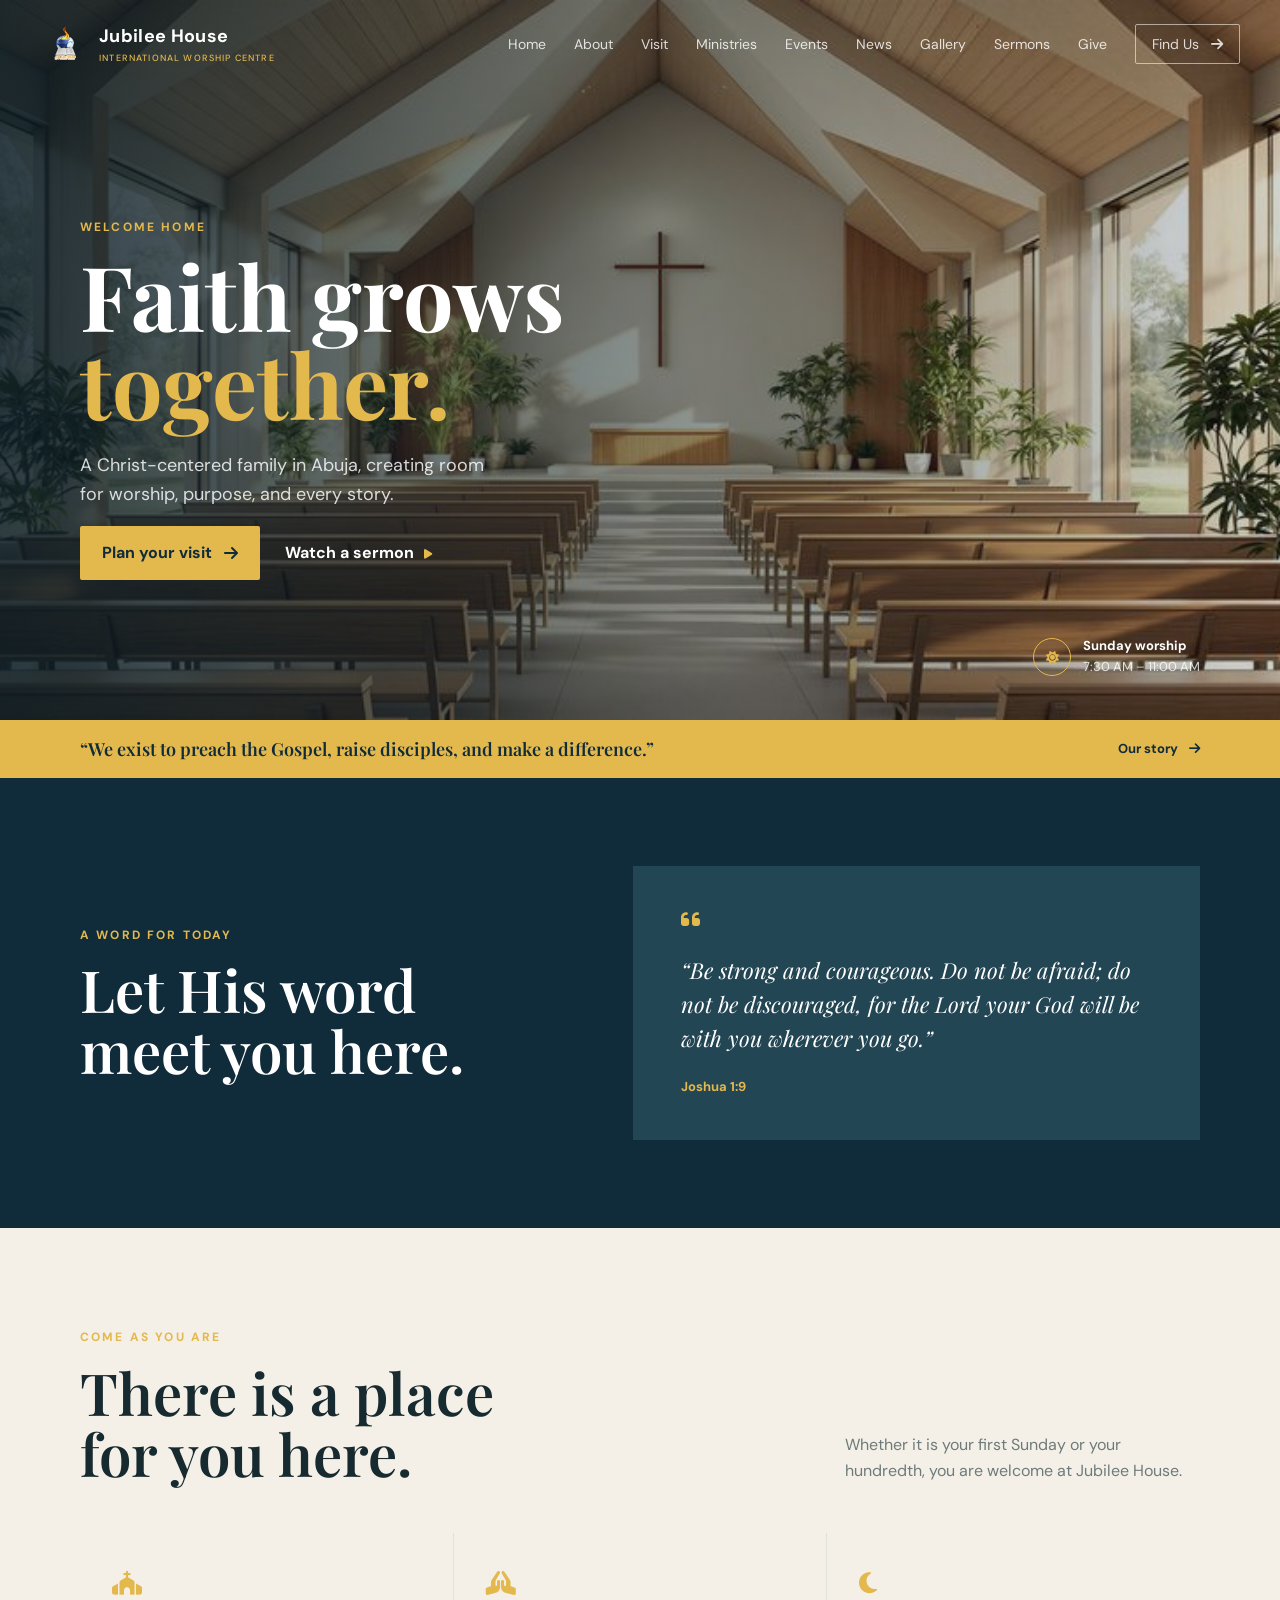
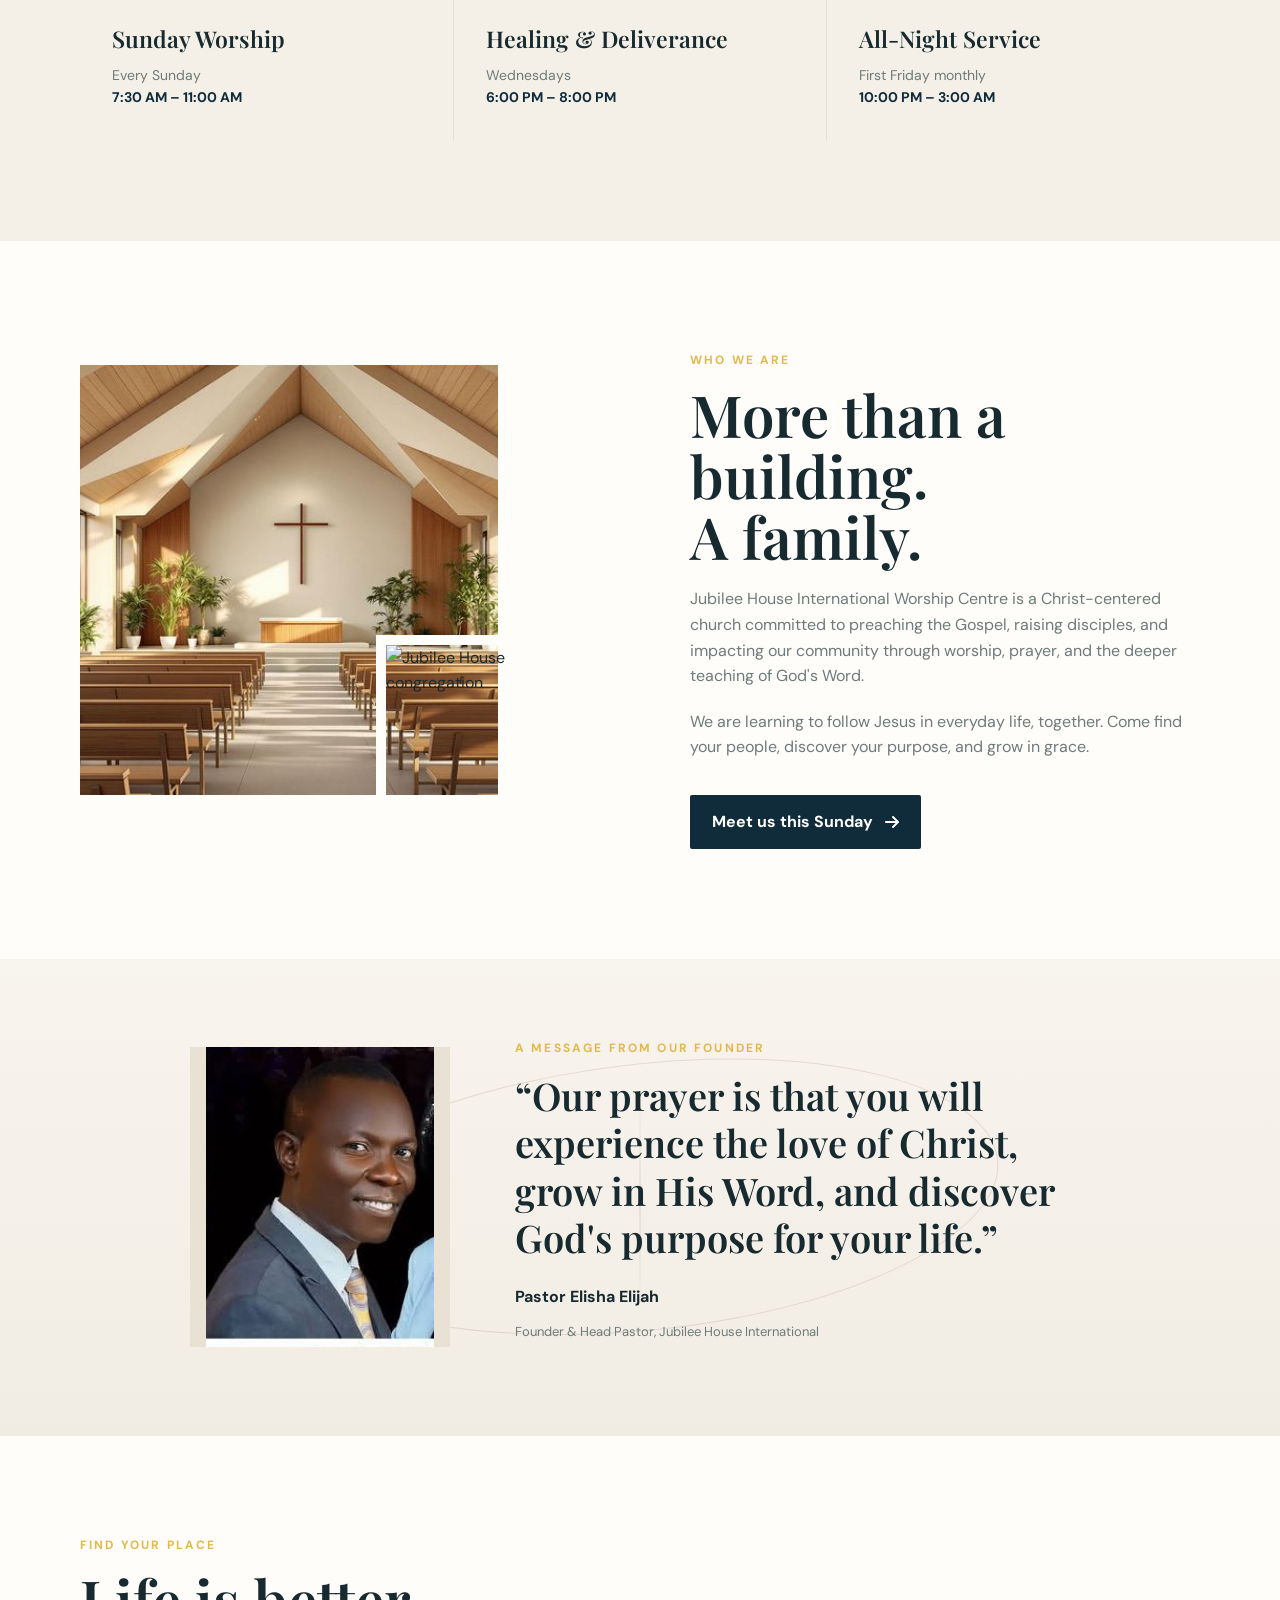
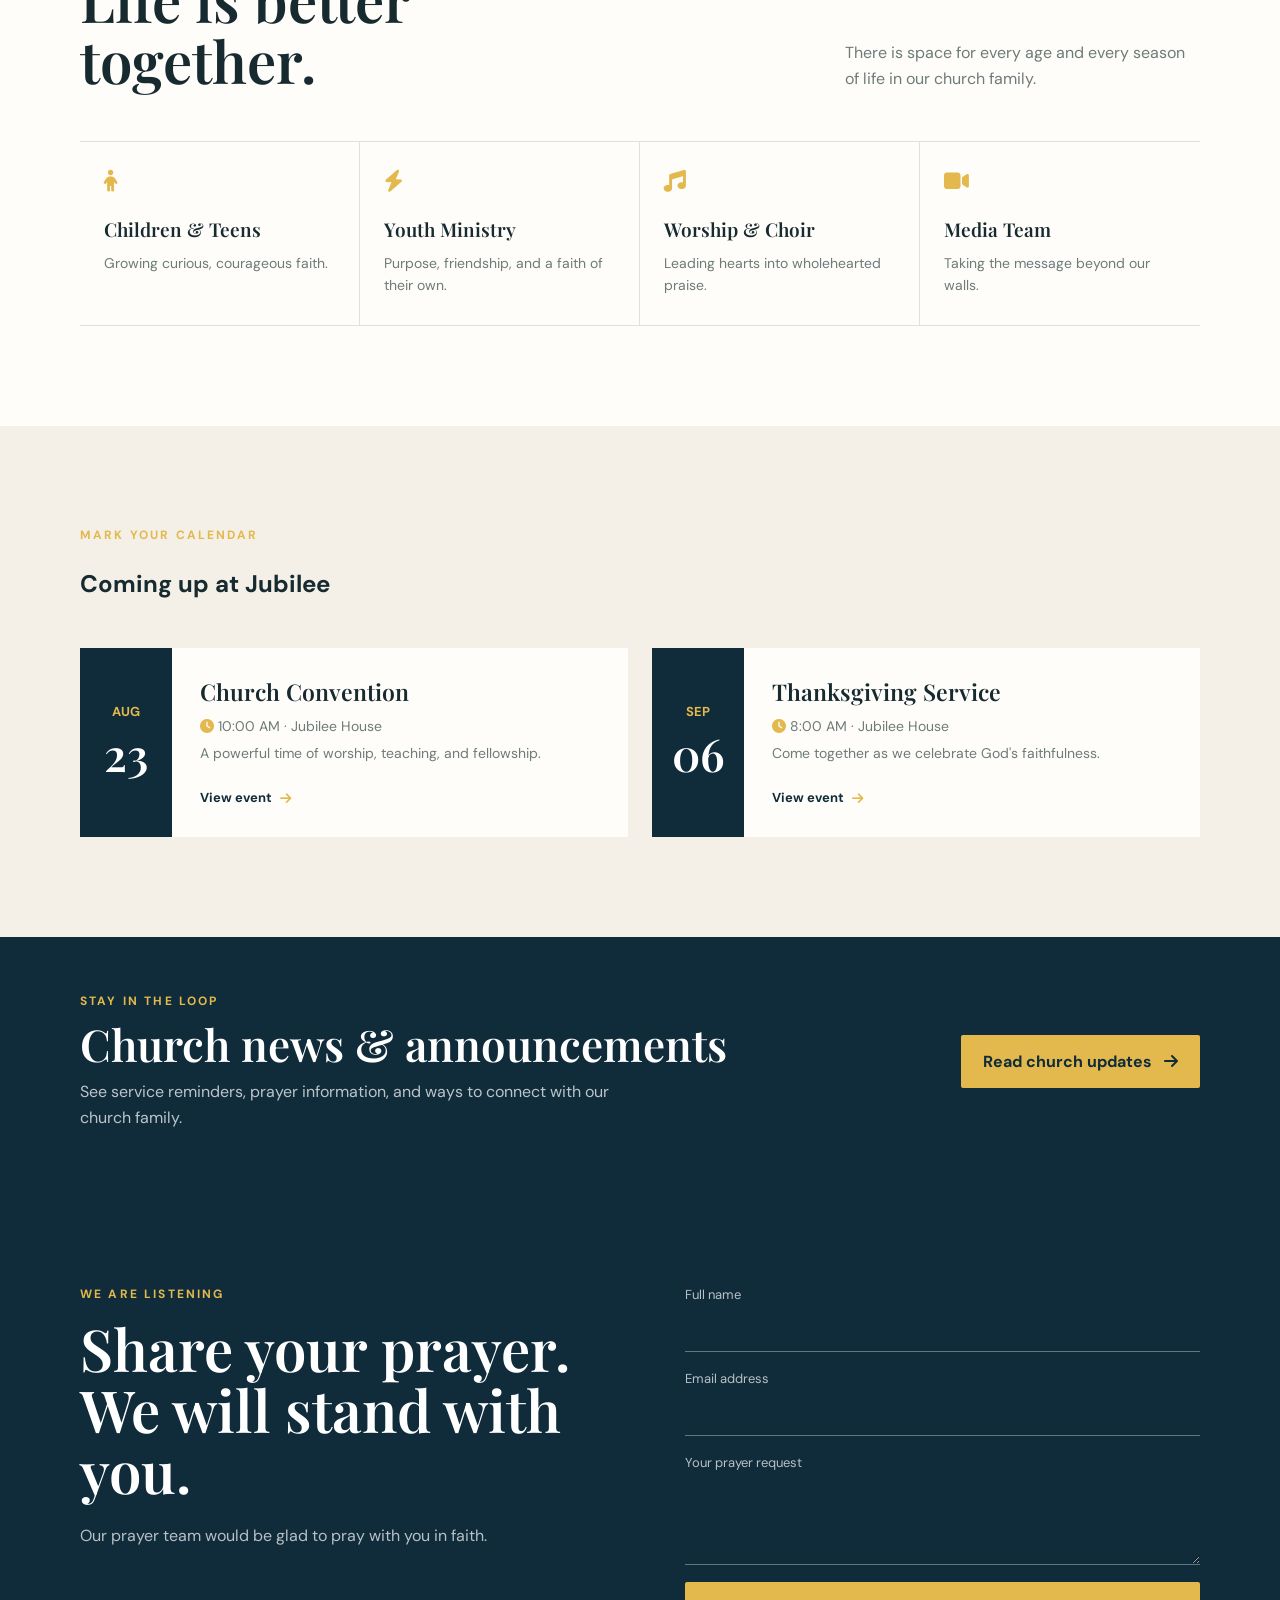
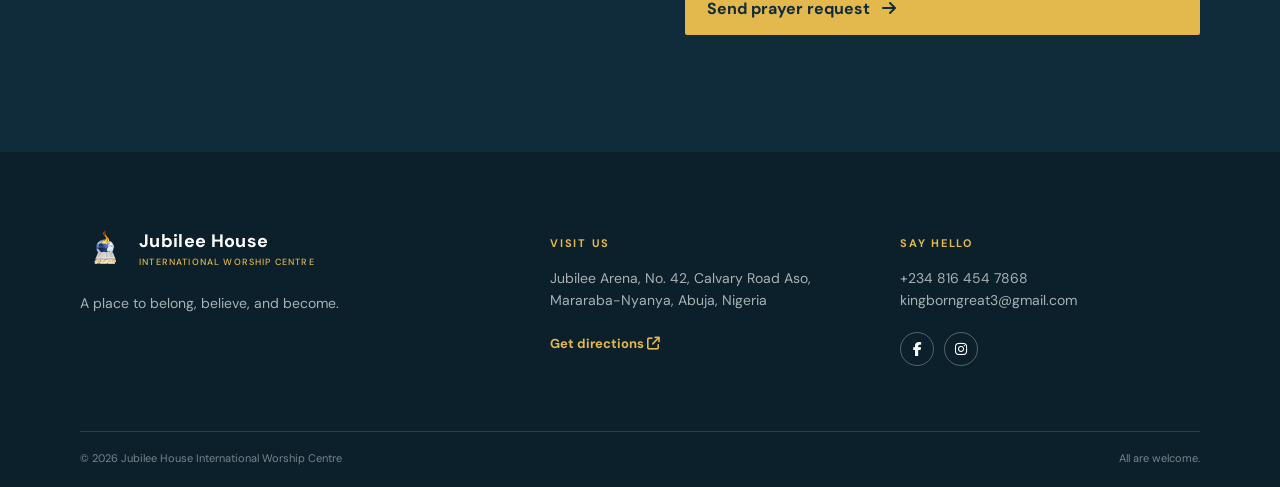
==== commit 00202c15: "fixed prayer request section" ====
--- a/index.html
+++ b/index.html
@@ -19,7 +19,7 @@
             <div class="nav-panel" id="mobileMenu">
                 <button class="close-menu" id="closeMenu" type="button" aria-label="Close menu"><i class="fas fa-xmark"></i></button>
                 <ul id="nav-links">
-                    <li><a href="#home">Home</a></li><li><a href="about.html">About</a></li><li><a href="visit.html">Visit</a></li><li><a href="ministries.html">Ministries</a></li><li><a href="#events">Events</a></li>                    <li><a href="gallery.html">Gallery</a></li><li><a href="sermons.html">Sermons</a></li><li><a href="give.html">Give</a></li><li><a class="nav-cta" href="#contact">Find Us <i class="fas fa-arrow-right"></i></a></li>
+                    <li><a href="#home">Home</a></li><li><a href="about.html">About</a></li><li><a href="visit.html">Visit</a></li><li><a href="ministries.html">Ministries</a></li><li><a href="#events">Events</a></li><li><a href="news.html">News</a></li><li><a href="gallery.html">Gallery</a></li><li><a href="sermons.html">Sermons</a></li><li><a href="give.html">Give</a></li><li><a class="nav-cta" href="#contact">Find Us <i class="fas fa-arrow-right"></i></a></li>
                 </ul>
             </div>
         </nav>
@@ -33,6 +33,7 @@
         <section class="pastor-section"><div class="section-wrap pastor-grid"><img src="pastor.JPG" alt="Founder Pastor Elisha Elijah"><div><p class="eyebrow">A MESSAGE FROM OUR FOUNDER</p><blockquote>“Our prayer is that you will experience the love of Christ, grow in His Word, and discover God's purpose for your life.”</blockquote><p class="signature">Pastor Elisha Elijah</p><p>Founder &amp; Head Pastor, Jubilee House International</p></div></div></section>
         <section class="ministries-section" id="ministries"><div class="section-wrap"><div class="section-heading"><div><p class="eyebrow">FIND YOUR PLACE</p><h2>Life is better<br>together.</h2></div><p>There is space for every age and every season of life in our church family.</p></div><div class="ministry-grid"><article><i class="fas fa-child"></i><h3>Children &amp; Teens</h3><p>Growing curious, courageous faith.</p></article><article><i class="fas fa-bolt"></i><h3>Youth Ministry</h3><p>Purpose, friendship, and a faith of their own.</p></article><article><i class="fas fa-music"></i><h3>Worship &amp; Choir</h3><p>Leading hearts into wholehearted praise.</p></article><article><i class="fas fa-video"></i><h3>Media Team</h3><p>Taking the message beyond our walls.</p></article></div></div></section>
         <section class="events-section" id="events"><div class="section-wrap"><p class="eyebrow">MARK YOUR CALENDAR</p><h2>Coming up at Jubilee</h2><div class="event-grid"><article><div class="event-date"><b>AUG</b><strong>23</strong></div><div><h3>Church Convention</h3><p><i class="fas fa-clock"></i> 10:00 AM · Jubilee House</p><p>A powerful time of worship, teaching, and fellowship.</p><a class="event-button" href="event-details.html?event=convention">View event <i class="fas fa-arrow-right"></i></a></div></article><article><div class="event-date"><b>SEP</b><strong>06</strong></div><div><h3>Thanksgiving Service</h3><p><i class="fas fa-clock"></i> 8:00 AM · Jubilee House</p><p>Come together as we celebrate God's faithfulness.</p><a class="event-button" href="event-details.html?event=thanksgiving">View event <i class="fas fa-arrow-right"></i></a></div></article></div></div></section>
+        <section class="news-promo"><div class="section-wrap news-promo-content"><div><p class="eyebrow">STAY IN THE LOOP</p><h2>Church news &amp; announcements</h2><p>See service reminders, prayer information, and ways to connect with our church family.</p></div><a class="button button-gold" href="news.html">Read church updates <i class="fas fa-arrow-right"></i></a></div></section>
         <section class="prayer-section" id="prayer"><div class="section-wrap prayer-grid"><div><p class="eyebrow">WE ARE LISTENING</p><h2>Share your prayer.<br>We will stand with you.</h2><p>Our prayer team would be glad to pray with you in faith.</p></div><form class="prayer-form" id="prayerForm"><label>Full name<input type="text" name="name" required></label><label>Email address<input type="email" name="email" required></label><label>Your prayer request<textarea name="request" rows="4" required></textarea></label><button class="button button-gold" type="submit">Send prayer request <i class="fas fa-arrow-right"></i></button><p class="form-status" id="formStatus" role="status"></p></form></div></section>
     </main>
     <footer id="contact"><div class="section-wrap footer-grid"><div><a class="brand footer-brand" href="#home"><img src="logoj.PNG" alt="Jubilee House logo"><span>Jubilee House<small>International Worship Centre</small></span></a><p>A place to belong, believe, and become.</p></div><div><p class="footer-label">VISIT US</p><p>Jubilee Arena, No. 42, Calvary Road Aso,<br>Mararaba-Nyanya, Abuja, Nigeria</p><a class="footer-link" href="https://www.google.com/maps/search/?api=1&query=behind+galaxy+school,+calvary+road,+aso,+mararaba,+karu,+nasarawa+state" target="_blank" rel="noopener noreferrer">Get directions <i class="fas fa-arrow-up-right-from-square"></i></a></div><div><p class="footer-label">SAY HELLO</p><p><a href="tel:+2348164547868">+234 816 454 7868</a><br><a href="mailto:kingborngreat3@gmail.com">kingborngreat3@gmail.com</a></p><div class="social-icons"><a href="https://facebook.com/elisha.elijah.262653" aria-label="Facebook" target="_blank" rel="noopener noreferrer"><i class="fab fa-facebook-f"></i></a><a href="https://instagram.com/your_page" aria-label="Instagram" target="_blank" rel="noopener noreferrer"><i class="fab fa-instagram"></i></a></div></div></div><div class="footer-bottom section-wrap"><span>&copy; 2026 Jubilee House International Worship Centre</span><span>All are welcome.</span></div></footer>
--- a/style.css
+++ b/style.css
@@ -10,7 +10,9 @@
  @media (max-width:760px){.give-modal{padding:18px}.give-modal-card{padding:30px 22px}.give-modal-card h2{font-size:28px}}
  .bank-transfer-banner{padding:38px 0;background:var(--gold);color:var(--navy)}.bank-transfer-banner .eyebrow{color:var(--navy);margin-bottom:6px}.bank-transfer-banner h2{font:600 30px var(--serif);margin:0 0 8px}.bank-transfer-banner p:last-child{margin:0;font-size:15px;line-height:1.8}.bank-transfer-banner strong{font-weight:700}
  .pastor-grid img{object-fit:contain !important;background:#e8e1d4}
-body{overflow-x:hidden}
+ .news-hero{min-height:520px;background:linear-gradient(90deg,rgba(10,28,37,.9),rgba(10,28,37,.42)),url('hero-church-interior.jpg') center/cover;color:#fff;display:flex;align-items:center}.news-hero-content{padding-top:70px}.news-hero h1{font:700 clamp(48px,7vw,78px)/1.02 var(--serif);margin:0 0 20px}.news-hero h1 em{color:var(--gold);font-style:normal}.news-hero-content>p:last-child{max-width:520px;color:rgba(255,255,255,.82);font-size:18px}.news-section{padding:90px 0 105px;background:var(--paper)}.news-heading{display:flex;justify-content:space-between;align-items:end;gap:50px;margin-bottom:42px}.news-heading h2,.news-promo h2{font:600 clamp(34px,4.5vw,52px)/1.08 var(--serif);margin:0}.news-heading>p{max-width:400px;color:var(--muted);margin:0}.news-grid{display:grid;grid-template-columns:repeat(3,1fr);gap:1px;background:var(--line);border:1px solid var(--line)}.news-card{display:flex;flex-direction:column;align-items:flex-start;min-height:260px;padding:30px;background:var(--cream)}.news-category{color:#8b6d23;font-size:11px;font-weight:700;letter-spacing:.08em;text-transform:uppercase}.news-category i{margin-right:7px}.news-card h3{margin:21px 0 9px;color:var(--navy);font:600 24px/1.2 var(--serif)}.news-card p{margin:0 0 22px;color:var(--muted);font-size:14px}.news-card>a{margin-top:auto;color:var(--navy);font-size:13px;font-weight:700}.news-card>a i{margin-left:7px;color:#a27d27}.news-card>a:hover{color:#8b6d23}.news-contact-card{background:var(--navy)}.news-contact-card h3,.news-contact-card>a{color:#fff}.news-contact-card p{color:rgba(255,255,255,.72)}.news-contact-card .news-category,.news-contact-card>a i{color:var(--gold)}.news-promo{padding:55px 0;background:var(--navy);color:#fff}.news-promo-content{display:flex;justify-content:space-between;align-items:center;gap:35px}.news-promo .eyebrow{margin-bottom:8px}.news-promo h2{font-size:clamp(30px,4vw,44px)}.news-promo-content>div>p:last-child{max-width:560px;margin:12px 0 0;color:rgba(255,255,255,.72)}.news-promo .button{flex-shrink:0}
+ @media (max-width:760px){.news-hero{min-height:560px}.news-section{padding:70px 0}.news-heading{display:block}.news-heading>p{margin-top:18px}.news-grid{grid-template-columns:1fr}.news-card{min-height:220px;padding:25px 22px}.news-promo-content{display:block}.news-promo .button{margin-top:22px}}
+ body{overflow-x:hidden}
 html{overflow-x:hidden}
 .account-form-panel select{width:100%;padding:12px 0;border:0;border-bottom:1px solid var(--line);background:transparent;color:var(--ink);outline:0;font:inherit}.account-form-panel select:focus{border-color:var(--gold)}
  .give-hero{min-height:520px;background:linear-gradient(90deg,rgba(10,28,37,.9),rgba(10,28,37,.42)),url('dailyverse.jpg') center/cover;color:#fff;display:flex;align-items:center}.give-hero-content{padding-top:70px}.give-hero h1{font:700 clamp(54px,8vw,88px)/.96 var(--serif);margin:0 0 24px}.give-hero h1 em{color:var(--gold);font-style:normal}.give-hero-content>p:not(.eyebrow){max-width:430px;color:rgba(255,255,255,.8);font-size:18px}.give-section{padding:105px 0;background:var(--paper)}.give-grid{display:grid;grid-template-columns:1fr 1fr;gap:90px;align-items:start}.give-copy h2,.giving-option-grid h3{font:600 clamp(38px,5vw,58px)/1.05 var(--serif);margin:0}.give-copy>p:not(.eyebrow){max-width:440px;color:var(--muted);margin:24px 0 38px}.give-values{display:grid;gap:20px}.give-values span{display:grid;grid-template-columns:38px 1fr;column-gap:12px;align-items:center}.give-values i{grid-row:span 2;color:var(--gold);font-size:22px}.give-values strong{font-size:15px}.give-values small{color:var(--muted);font-size:13px}.give-card{padding:38px;background:var(--cream);box-shadow:0 18px 50px rgba(16,44,59,.08)}.give-card h2{font:600 34px var(--serif);margin:0 0 24px}.give-card form{display:grid;gap:18px}.give-card fieldset{border:0;padding:0;margin:0}.give-card legend,.give-label{display:block;color:var(--muted);font-size:13px;margin-bottom:8px}.gift-types{display:grid;grid-template-columns:repeat(3,1fr);gap:8px}.gift-types label{position:relative}.gift-types input{position:absolute;opacity:0}.gift-types span{display:block;padding:11px 8px;border:1px solid var(--line);background:var(--paper);text-align:center;font-size:13px;cursor:pointer}.gift-types input:checked+span{border-color:var(--gold);background:#f8e8b6;color:var(--navy);font-weight:700}.give-label{position:relative}.give-label input{width:100%;padding:12px 48px 12px 0;border:0;border-bottom:1px solid var(--line);background:transparent;color:var(--ink);outline:0;font:inherit}.give-label input:focus{border-color:var(--gold)}.currency{position:absolute;right:0;bottom:13px;color:var(--muted);font-size:11px;font-weight:700}.optional{float:right;font-size:11px}.amount-presets{display:flex;gap:8px;flex-wrap:wrap;margin-top:-6px}.amount-presets button{border:1px solid var(--line);background:var(--paper);padding:8px 12px;color:var(--navy);font-size:12px;cursor:pointer}.amount-presets button:hover{border-color:var(--gold);background:#f8e8b6}.give-submit{justify-content:center;margin-top:6px}.give-status{min-height:40px;margin:0;color:#347354;font-size:13px;line-height:1.45}.giving-options{padding:100px 0;background:var(--cream)}.giving-option-grid{display:grid;grid-template-columns:repeat(3,1fr);gap:1px;background:var(--line)}.giving-option-grid article{background:var(--cream);padding:32px}.giving-option-grid span{display:grid;place-items:center;width:44px;height:44px;border-radius:50%;background:var(--navy);color:var(--gold)}.giving-option-grid h3{font-size:25px;margin:20px 0 10px}.giving-option-grid p{color:var(--muted);font-size:14px;margin:0 0 20px}.giving-option-grid a{color:var(--navy);font-size:13px;font-weight:700}.giving-option-grid a i{color:var(--gold);margin-left:7px}.give-quote{padding:75px 0;text-align:center;background:var(--navy);color:#fff}.give-quote i{color:var(--gold);font-size:22px}.give-quote blockquote{font:600 clamp(28px,4vw,44px) var(--serif);margin:14px 0 5px}.give-quote p{color:var(--gold);font-size:13px}
@@ -21,6 +23,17 @@
 @media (max-width:760px){body .menu-toggle{display:block;background:transparent;border:0;color:#fff;font-size:22px;padding:10px;cursor:pointer}body .nav-panel{position:fixed;inset:0 0 0 auto;width:min(82vw,320px);padding:78px 22px 28px;background:var(--navy);transform:translateX(105%);transition:transform .3s ease;box-shadow:-12px 0 35px rgba(0,0,0,.2);z-index:120}body .nav-panel.open{transform:translateX(0)}body .close-menu{display:block;position:absolute;top:20px;right:18px;font-size:22px;color:#fff;background:transparent;border:0;cursor:pointer}body .nav-panel ul{display:grid;gap:0;list-style:none;margin:0;padding:0}body .nav-panel li{border-bottom:1px solid rgba(255,255,255,.12)}body .nav-panel a{display:block;padding:14px 0;font-size:16px;color:rgba(255,255,255,.9)}body .nav-cta{border:0;padding:14px 0}}
 -top:36px}.button{display:inline-flex;align-items:center;gap:12px;border:0;padding:14px 22px;border-radius:2px;font-weight:700;cursor:pointer}.button-gold{background:var(--gold);color:var(--navy)}.button-gold:hover{background:#f1ca65}.button-navy{background:var(--navy);color:#fff}.text-link{font-weight:700}.text-link i{font-size:11px;margin-left:6px;color:var(--gold)}.hero-note{position:absolute;right:max(24px,calc((100% - 1120px)/2));bottom:42px;display:flex;align-items:center;gap:12px;font-size:13px;color:rgba(255,255,255,.8)}.hero-note-icon{display:grid;place-items:center;width:38px;height:38px;border:1px solid var(--gold);color:var(--gold);border-radius:50%}.hero-note strong{color:#fff}.welcome-strip{background:var(--gold);color:var(--navy);padding:17px max(24px,calc((100% - 1120px)/2));display:flex;align-items:center;justify-content:space-between;gap:20px}.welcome-strip p{margin:0;font:600 18px var(--serif)}.welcome-strip a{font-size:13px;font-weight:700;white-space:nowrap}.welcome-strip i{margin-left:8px}.verse-section{background:var(--navy);color:#fff;padding:88px 0}.verse-grid{display:grid;grid-template-columns:1fr 1.2fr;gap:80px;align-items:center}.verse-section h2,.section-heading h2,.about-copy h2,.prayer-section h2{font:600 clamp(38px,5vw,58px)/1.05 var(--serif);margin:0}.verse-card{position:relative;background:#234654;padding:42px 48px}.verse-card>i{color:var(--gold);font-size:22px}.verse-card p{font:italic 22px/1.55 var(--serif);margin:18px 0}.verse-card strong{color:var(--gold);font-size:13px}.visit-section,.ministries-section,.events-section{padding:100px 0}.visit-section{background:var(--cream)}.section-heading{display:flex;justify-content:space-between;gap:60px;align-items:end;margin-bottom:50px}.section-heading>p{max-width:355px;color:var(--muted);margin:0}.service-grid{display:grid;grid-template-columns:repeat(3,1fr);gap:1px;background:var(--line)}.service-grid article{background:var(--cream);padding:32px}.service-icon{color:var(--gold);font-size:24px}.service-grid h3,.ministry-grid h3,.event-grid h3{font:600 23px var(--serif);margin:19px 0 10px}.service-grid p,.ministry-grid p,.event-grid p{margin:0;color:var(--muted);font-size:14px}.service-grid strong{color:var(--navy)}.about-section{padding:110px 0;background:var(--paper)}.about-grid{display:grid;grid-template-columns:1fr 1fr;gap:100px;align-items:center}.image-stack{position:relative;min-height:470px}.about-main-image{width:82%;height:430px;object-fit:cover}.about-small-image{position:absolute;right:0;bottom:0;width:42%;height:200px;object-fit:cover;border:10px solid var(--paper)}.about-copy>p:not(.eyebrow){color:var(--muted);margin:20px 0}.about-copy .button{margin-top:15px}.pastor-section{position:relative;overflow:hidden;background:linear-gradient(180deg,#f8f4ee 0%,#f1ece3 100%);padding:80px 0}.pastor-section .section-wrap{position:relative;isolation:isolate}.pastor-section .section-wrap::before{content:"";position:absolute;inset:8% 10% 8% 10%;border:1px solid rgba(134,111,82,.18);border-radius:52% 48% 49% 51% / 50% 50% 50% 50%;transform:rotate(-6deg);pointer-events:none}.pastor-section .section-wrap::after{content:"";position:absolute;left:50%;top:15%;bottom:15%;width:1px;background:linear-gradient(180deg,transparent,rgba(134,111,82,.26),transparent);transform:translateX(-50%);pointer-events:none}.pastor-section .section-wrap>*{position:relative;z-index:1}.pastor-grid{display:grid;grid-template-columns:260px 1fr;gap:65px;align-items:center;max-width:900px}.pastor-grid img{width:260px;height:300px;object-fit:cover}.pastor-grid blockquote{font:600 clamp(25px,3vw,38px)/1.25 var(--serif);margin:0 0 22px;max-width:700px}.pastor-grid>div>p:last-child{color:var(--muted);font-size:13px}.signature{font-weight:700;margin:0}.ministries-section{background:var(--paper)}.ministry-grid{display:grid;grid-template-columns:repeat(4,1fr);border-top:1px solid var(--line);border-bottom:1px solid var(--line)}.ministry-grid article{padding:28px 24px;border-right:1px solid var(--line)}.ministry-grid article:last-child{border:0}.ministry-grid i{color:var(--gold);font-size:22px}.ministry-grid h3{font-size:19px}.events-section{background:var(--cream)}.event-grid{display:grid;grid-template-columns:1fr 1fr;gap:24px;margin-top:45px}.event-grid article{display:grid;grid-template-columns:92px 1fr;background:var(--paper)}.event-date{background:var(--navy);color:#fff;display:flex;flex-direction:column;align-items:center;justify-content:center}.event-date b{color:var(--gold);font-size:13px}.event-date strong{font:600 45px var(--serif)}.event-grid article>div:last-child{padding:28px}.event-grid h3{margin:0 0 8px}.event-grid p{margin:5px 0}.event-grid p i{color:var(--gold)}.prayer-section{background:var(--navy);color:#fff;padding:100px 0}.prayer-grid{display:grid;grid-template-columns:1fr 1fr;gap:90px}.prayer-section h2{margin-bottom:22px}.prayer-section>div>div>p:last-child{color:rgba(255,255,255,.7)}.prayer-form{display:grid;gap:17px}.prayer-form label{display:grid;gap:6px;color:rgba(255,255,255,.7);font-size:13px}.prayer-form input,.prayer-form textarea{width:100%;padding:12px 0;border:0;border-bottom:1px solid rgba(255,255,255,.35);background:transparent;color:#fff;outline:0;resize:vertical}.prayer-form input:focus,.prayer-form textarea:focus{border-color:var(--gold)}.form-status{color:var(--gold);font-size:13px;margin:0}footer{background:#0b202b;color:#fff;padding:72px 0 20px}.footer-grid{display:grid;grid-template-columns:1.4fr 1fr 1fr;gap:50px;padding-bottom:65px}.footer-brand{margin-bottom:20px}.footer-grid p{color:rgba(255,255,255,.65);font-size:14px}.footer-label{color:var(--gold)!important;font-size:11px!important;font-weight:700;letter-spacing:.16em}.footer-link{display:inline-block;color:var(--gold);font-size:13px;font-weight:700;margin-top:8px}.social-icons{display:flex;gap:10px;margin-top:20px}.social-icons a{display:grid;place-items:center;width:34px;height:34px;border:1px solid rgba(255,255,255,.3);border-radius:50%;font-size:14px}.social-icons a:hover{background:var(--gold);color:var(--navy)}.footer-bottom{border-top:1px solid rgba(255,255,255,.13);padding-top:18px;display:flex;justify-content:space-between;color:rgba(255,255,255,.45);font-size:11px}
 @media (max-width:760px){.section-wrap,.navbar,.hero-content{width:min(100% - 36px,1120px)}.navbar{height:75px}.brand img{width:40px;height:40px}.brand span{font-size:15px}.brand small{font-size:7px}.menu-toggle{display:block;background:transparent;border:0;color:#fff;font-size:22px;padding:10px}.nav-panel{position:fixed;inset:0 0 0 25%;padding:78px 28px 28px;background:var(--navy);transform:translateX(100%);transition:transform .3s ease;box-shadow:-12px 0 35px rgba(0,0,0,.2)}.nav-panel.open{transform:translateX(0)}.close-menu{display:block;position:absolute;top:23px;right:20px;font-size:22px}.nav-panel ul{display:grid;gap:0}.nav-panel li{border-bottom:1px solid rgba(255,255,255,.12)}.nav-panel a{display:block;padding:14px 0;font-size:16px}.nav-cta{border:0;padding:14px 0}.hero{min-height:690px}.hero-content{margin-top:60px}.hero h1{font-size:clamp(48px,14vw,72px)}.hero-copy{font-size:16px}.hero-actions{align-items:flex-start;flex-direction:column;gap:17px}.hero-note{right:18px;bottom:28px}.welcome-strip{align-items:flex-start;flex-direction:column;padding:22px 18px}.welcome-strip p{font-size:16px}.verse-section,.visit-section,.about-section,.ministries-section,.events-section,.prayer-section{padding:70px 0}.verse-grid,.about-grid,.pastor-grid,.prayer-grid{grid-template-columns:1fr;gap:35px}.verse-card{padding:30px 25px}.verse-card p{font-size:19px}.section-heading{display:block;margin-bottom:32px}.section-heading>p{margin-top:18px}.service-grid,.ministry-grid,.event-grid{grid-template-columns:1fr}.service-grid article{padding:25px}.image-stack{min-height:340px}.about-main-image{height:320px}.about-small-image{height:145px}.pastor-grid img{width:100%;height:330px}.pastor-grid blockquote{font-size:28px}.ministry-grid article{border-right:0;border-bottom:1px solid var(--line);padding:24px 0}.event-grid article{grid-template-columns:74px 1fr}.event-date strong{font-size:36px}.event-grid article>div:last-child{padding:20px 16px}.footer-grid{grid-template-columns:1fr;gap:28px;padding-bottom:40px}.footer-bottom{display:block;line-height:2}.footer-bottom span{display:block}}
+.legacy-church-page .hero{background-image:linear-gradient(90deg,rgba(10,28,37,.85),rgba(10,28,37,.4)),url('gallery1.JPG')!important}
+.about-page .about-page-hero{background-image:linear-gradient(90deg,rgba(10,28,37,.82),rgba(10,28,37,.35)),url('heros2.JPG')!important}
+.visit-page .visit-hero{background-image:linear-gradient(90deg,rgba(10,28,37,.82),rgba(10,28,37,.35)),url('heros3.JPG')!important}
+.visit-copy-page .visit-hero{background-image:linear-gradient(90deg,rgba(10,28,37,.82),rgba(10,28,37,.35)),url('heros4.JPG')!important}
+.visit-copy-2-page .visit-hero{background-image:linear-gradient(90deg,rgba(10,28,37,.82),rgba(10,28,37,.35)),url('heros5.JPG')!important}
+.ministries-page .ministry-hero{background-image:linear-gradient(90deg,rgba(10,28,37,.82),rgba(10,28,37,.35)),url('heros12.JPG')!important}
+.news-page .news-hero{background-image:linear-gradient(90deg,rgba(10,28,37,.9),rgba(10,28,37,.42)),url('heros14.JPG')!important}
+.gallery-page .gallery-hero{background-image:linear-gradient(90deg,rgba(10,28,37,.9),rgba(10,28,37,.4)),url('gallery4.JPG')!important}
+.sermons-page .sermon-hero{background-image:linear-gradient(90deg,rgba(10,28,37,.9),rgba(10,28,37,.45)),url('heros1.JPG')!important}
+.give-page .give-hero{background-image:linear-gradient(90deg,rgba(10,28,37,.9),rgba(10,28,37,.42)),url('heros9.JPG')!important}
+.event-details-page .event-detail-hero{background-image:linear-gradient(90deg,rgba(10,28,37,.9),rgba(10,28,37,.42)),url('heros10.JPG')!important}
  .sermons-page{background:var(--paper)}
  .sermon-hero{min-height:520px;background:linear-gradient(90deg,rgba(10,28,37,.9),rgba(10,28,37,.45)),url('sermon-hero.jpg') center/cover;color:#fff;display:flex;align-items:center}
  .sermon-hero-content{padding-top:70px}.sermon-hero h1{font:700 clamp(54px,8vw,88px)/.96 var(--serif);margin:0 0 24px}.sermon-hero h1 em{color:var(--gold);font-style:normal}.sermon-hero-content>p:not(.eyebrow){max-width:430px;color:rgba(255,255,255,.78);font-size:18px;margin-bottom:28px}.sermon-library{padding:100px 0;background:var(--cream)}.sermon-heading{display:flex;align-items:end;justify-content:space-between;gap:40px;margin-bottom:48px}.sermon-heading h2{font:600 clamp(38px,5vw,58px)/1.05 var(--serif);margin:0}.sermon-search{display:flex;align-items:center;gap:12px;width:260px;border-bottom:1px solid var(--muted);padding:8px 0;color:var(--muted)}.sermon-search input{width:100%;border:0;outline:0;background:transparent;color:var(--ink);font:inherit}.sermon-search input::placeholder{color:var(--muted)}.sermon-grid{display:grid;grid-template-columns:repeat(3,1fr);gap:24px}.sermon-card{background:var(--paper);box-shadow:0 8px 24px rgba(16,44,59,.08);min-width:0}.sermon-card[hidden]{display:none}.sermon-image{height:210px;overflow:hidden;background:var(--navy)}.sermon-image img{width:100%;height:100%;object-fit:cover;transition:transform .4s ease}.sermon-card:hover .sermon-image img{transform:scale(1.04)}.sermon-content{padding:25px}.sermon-date{color:#9a7a2c;font-size:11px;font-weight:700;letter-spacing:.12em;text-transform:uppercase}.sermon-content h3{font:600 25px var(--serif);margin:10px 0 4px}.sermon-speaker{color:var(--muted);font-size:13px;margin:0 0 22px}.sermon-actions{display:flex;align-items:center;gap:10px}.sermon-actions audio{width:calc(100% - 44px);height:38px}.download-btn{display:grid;place-items:center;flex:0 0 36px;height:36px;background:var(--navy);color:#fff;font-size:13px}.download-btn:hover{background:var(--gold);color:var(--navy)}.no-results{display:none;color:var(--muted);margin:30px 0 0}.no-results:not([hidden]){display:block}
